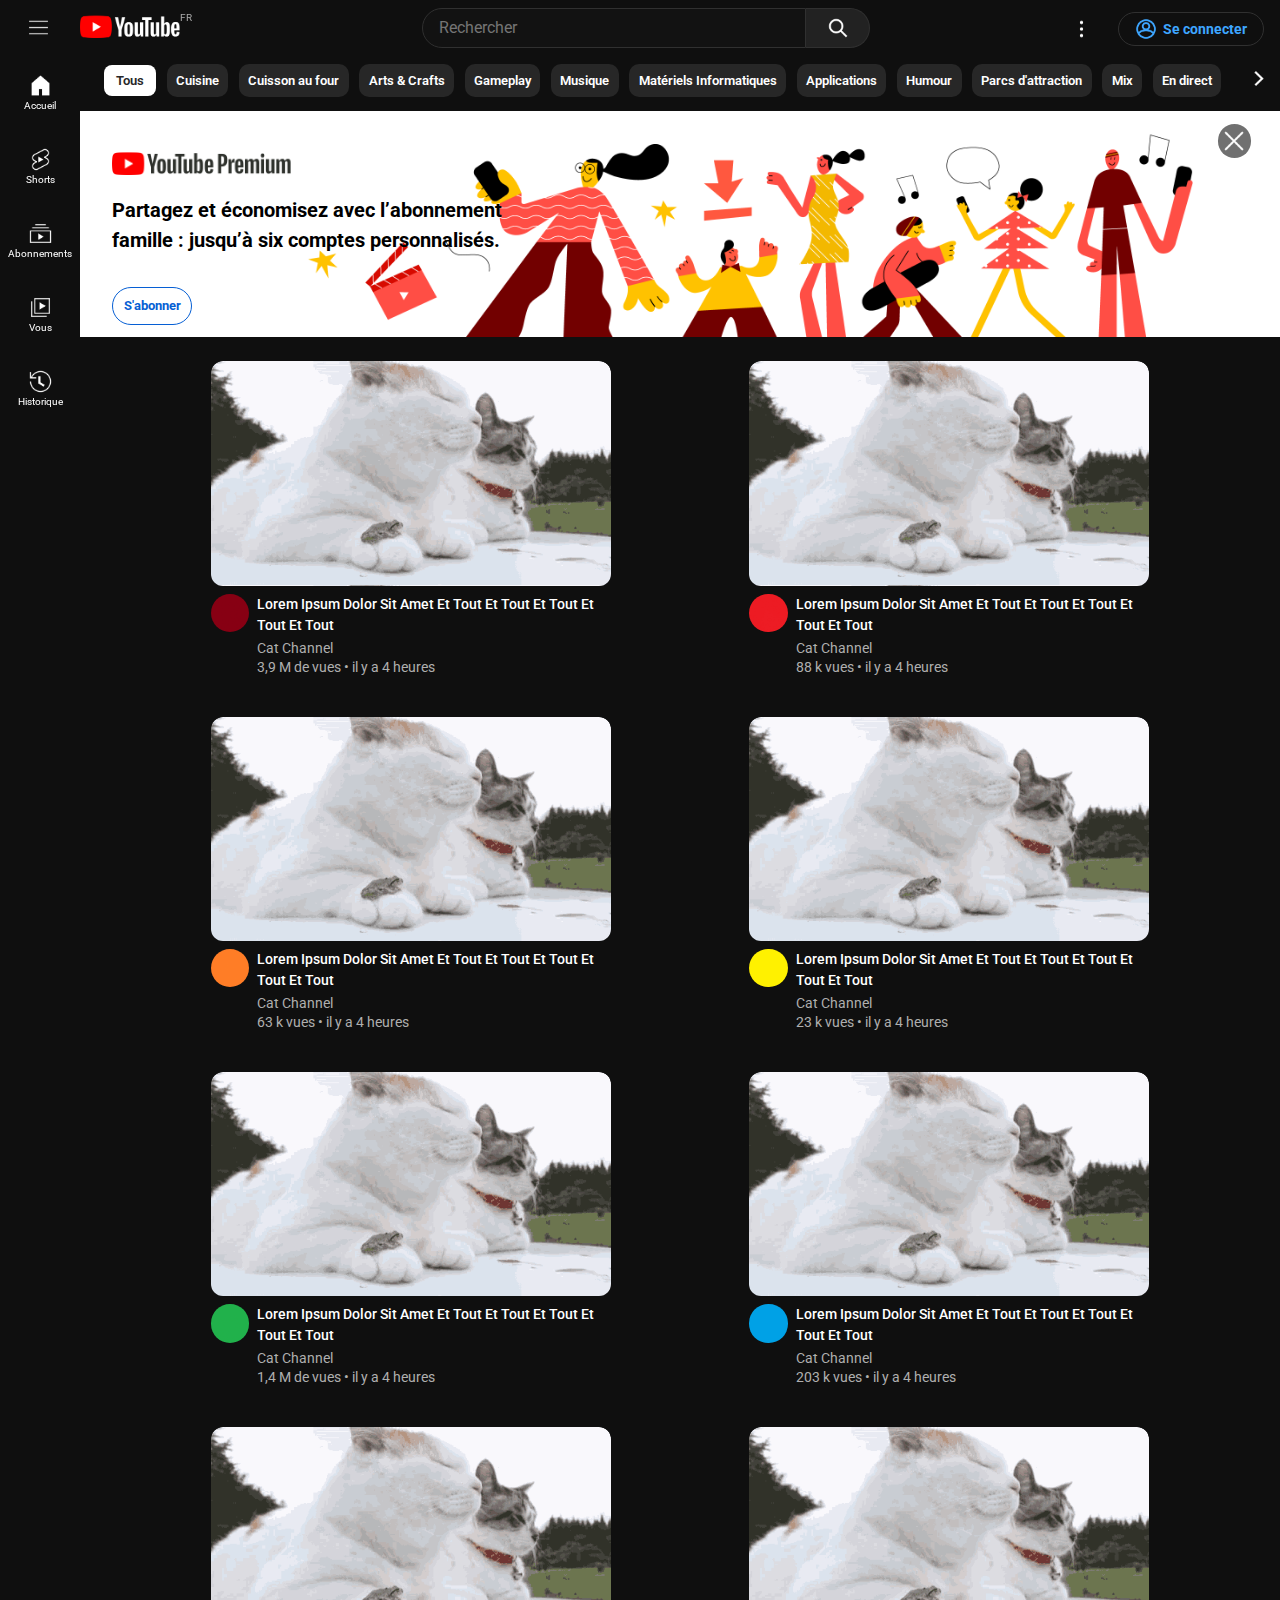
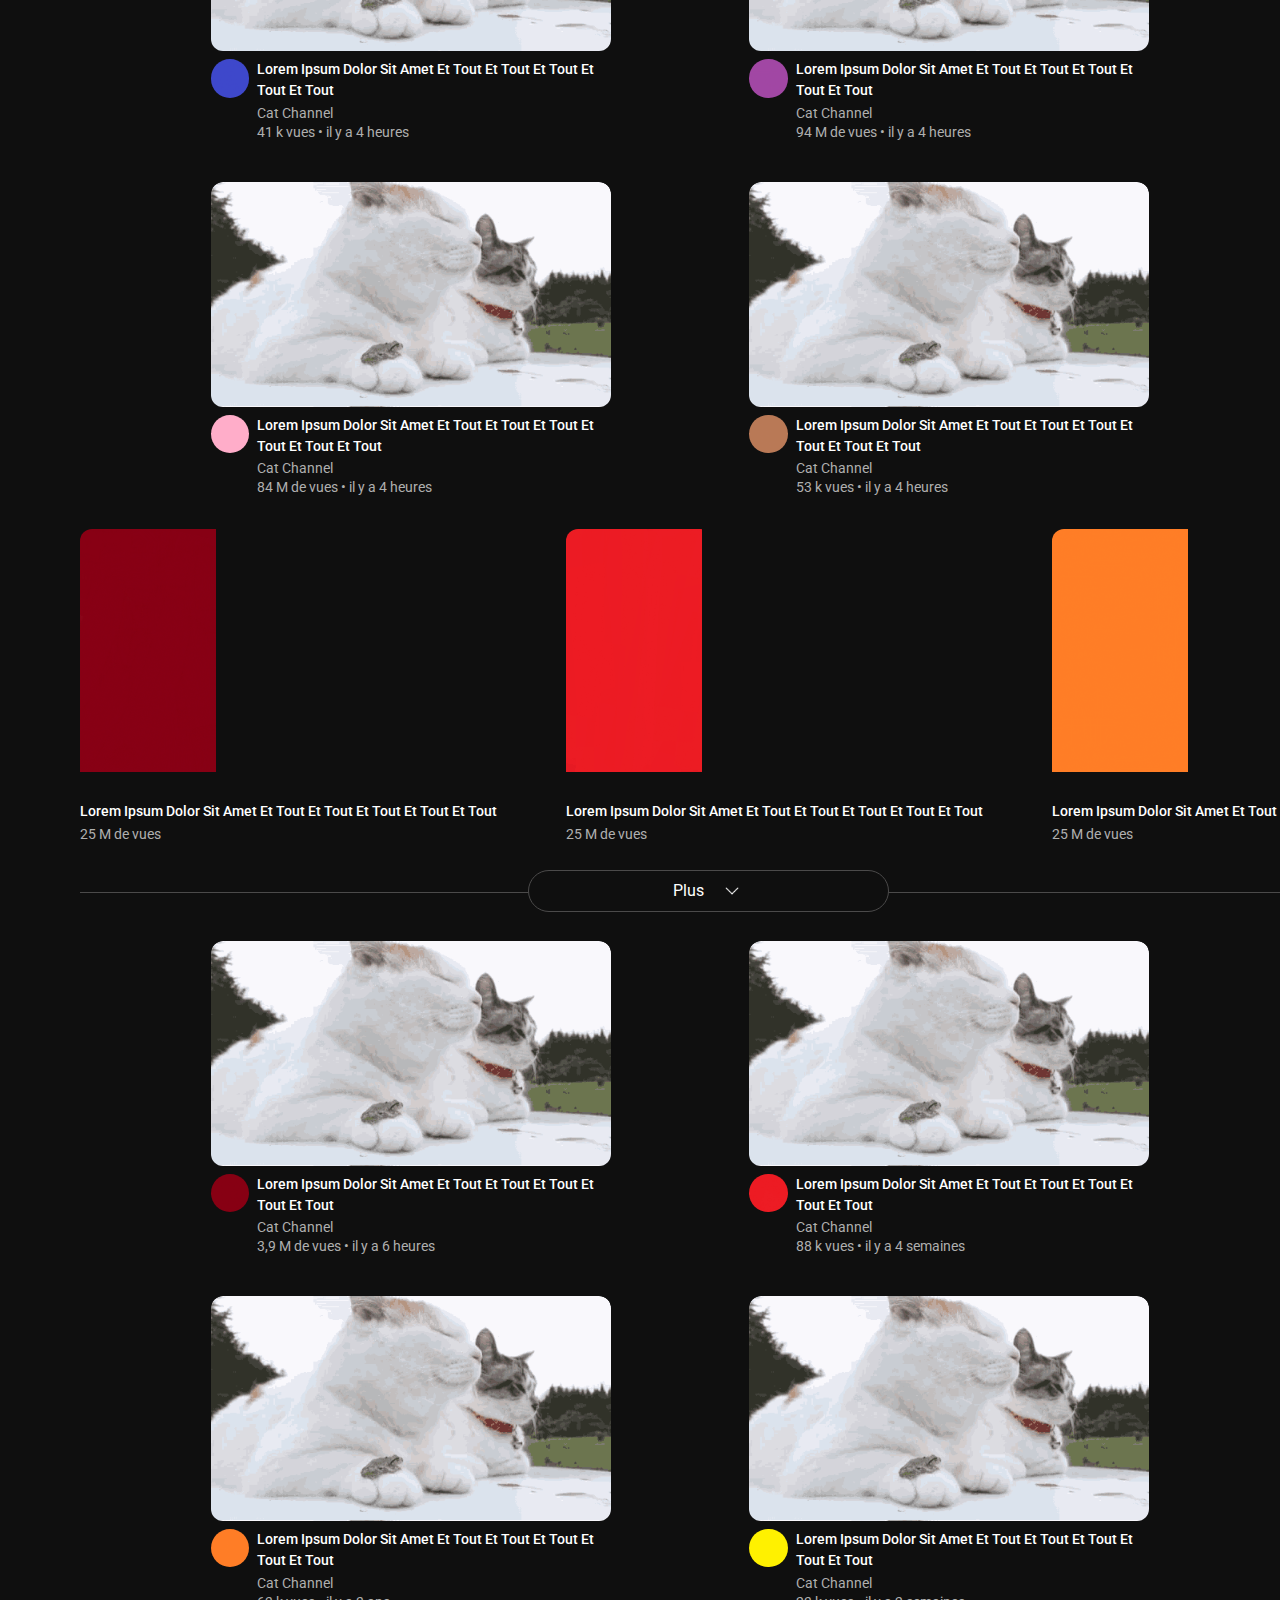
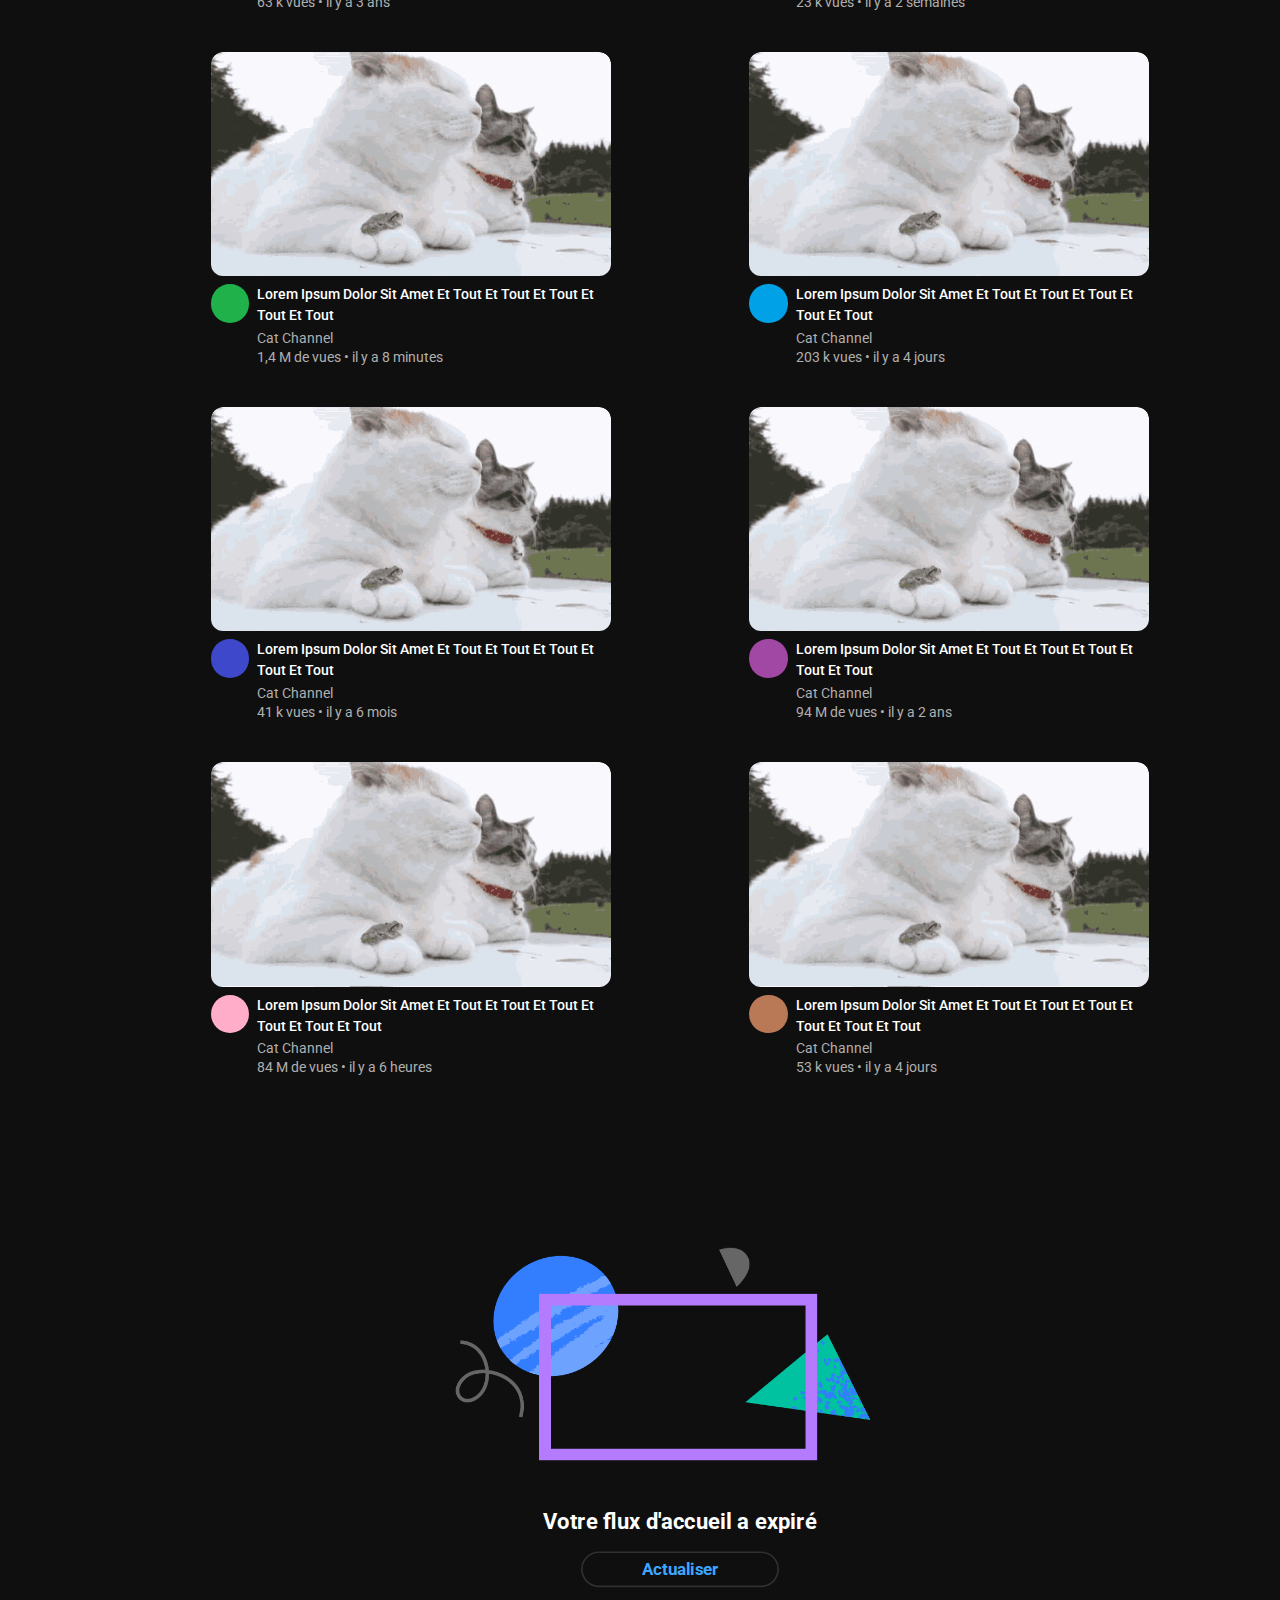
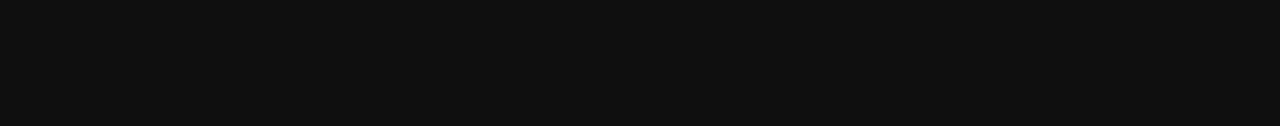
==== index.html @ d8b40e24 "Changes to be committed: 	modified:   index.html 	deleted:    other.html 	new file:   resources/main" ====
<!DOCTYPE html>
<html lang="fr">
<head>
    <meta charset="UTF-8">
    <meta name="viewport" content="width=device-width, initial-scale=1.0">
    <link type="text/css" rel="stylesheet" href="/styles.css">
    <script src="script.js"></script> 
    <link rel="shortcut icon" href="https://www.youtube.com/s/desktop/9cc6dbeb/img/favicon.ico" type="image/x-icon">
    <link rel="preconnect" href="https://fonts.googleapis.com">
    <link rel="preconnect" href="https://fonts.gstatic.com" crossorigin>
    <link href="https://fonts.googleapis.com/css2?family=Roboto&display=swap" rel="stylesheet">
    <link rel="preconnect" href="https://fonts.googleapis.com">
    <link rel="preconnect" href="https://fonts.gstatic.com" crossorigin>
    <link href="https://fonts.googleapis.com/css2?family=Roboto:wght@700&display=swap" rel="stylesheet">
    <link rel="preconnect" href="https://fonts.googleapis.com">
    <link rel="preconnect" href="https://fonts.gstatic.com" crossorigin>
    <link href="https://fonts.googleapis.com/css2?family=Roboto:wght@500&display=swap" rel="stylesheet">    
    <title>YouTube</title>
</head>
<body>
    <header>
        <div>
            <div>
                <h1 hidden>YouTube</h1>
            </div>
        </div>
        </div>
        <div class="headerSection headerSection3">
            <a id="kabobButton" href="#"><img class="miscImage filtered" src="/resources/header/kabob.png" alt="Bouton Paramètres supérieur"><p>Paramètres</p></a>
            <div class="loginWrapper">
                <a href="/navigation/login.html">
                    <div>
                        <img class="miscImage" src="/resources/header/login.png" alt="Bouton Se connecter">
                    </div>
                    <div>
                        <p> Se connecter</p>
                    </div>
                </a>
            </div>
        </div>
    </header>
    <main>
        <section id="sidebar">
            <div  class="fullTop">
                <div class="burgerButton">
                    <label class="burgerLabel" for="burger"><img class="burgerImage filtered" src="/resources/header/burger.png" alt="Menu Principal"></label>
                </div>
                <div class="headerSection headerSection1">
                    <a href="#"><h1><img class="logo" src="/resources/header/logo.png" alt="Accueil YouTube" title="Accueil YouTube"></h1></a>
                    <p>FR</p>
                </div>
                <form class="headerSection headerSection2" action="/navigation/login.html" method="GET">
                    <div>
                        <label for="search" hidden></label> <!-- Hiding the label for everyone but people with disabilities, otherwise using "aria-hidden" to hide it fully -->
                        <input class="searchBar" type="search" id="search" name="search" placeholder="Rechercher" required> <!--"Required" prompts the user to type something into the box if empty-->
                    </div>
                    <div class="searchButton">
                        <label for="image" hidden></label> 
                        <input type="image" id="image" name="image" src="/resources/header/search.png" alt="Rechercher"> <!--Using an image type instead of a submit type to add an image to my div-->
                        <p>Rechercher</p>
                    </div>
                </form>
            </div>
            <!-- I am loathe to separate my label from my input but my input needs to be in the same parent as fullSidebar and compactSidebar for the tilde selector to work. -->
            <input name="burger" id="burger" type="checkbox" hidden></input> <!--Hiding the checkbox that serves as a burger menu opening mechanism-->
            <div id="compactSidebar">
                <div class="compactButtonWrapper" active>
                    <a title="Accueil" href="#"><img class="compactImage" src="/resources/aside/home.png" alt="Bouton Accueil">
                        <p>Accueil</p>
                    </a>    
                </div>
                <div class="compactButtonWrapper">
                    <a title="Shorts" href="https://www.youtube.com/shorts/"><img class="compactImage filtered" src="/resources/aside/shorts.png" alt="Bouton Shorts">
                    <p>Shorts</p>
                </a>
                </div>
                <div class="compactButtonWrapper">
                    <a title="Abonnements" href="https://www.youtube.com/feed/subscriptions"><img class="compactImage filtered" src="/resources/aside/subscriptions.png" alt="Bouton Abonnements">
                        <p>Abonnements</p>
                    </a> 
                </div>
                <div class="compactButtonWrapper">
                    <a title="Vous" href="https://www.youtube.com/feed/you"><img class="compactImage filtered" src="/resources/aside/you.png" alt="Bouton Playlists">
                        <p>Vous</p>
                    </a>  
                </div>
                <div class="compactButtonWrapper">
                    <a title="Historique" href="https://www.youtube.com/feed/history"><img class="compactImage filtered" src="/resources/aside/history.png" alt="Bouton historique de lecture">
                        <p>Historique</p>
                    </a> 
                </div>
            </div>
            <div id="fullSidebar">      
                <div class="buttonTopList">
                    <div class="buttonWrapper" title="Accueil">
                        <a href="#"><img src="/resources/aside/home.png" alt="Bouton Accueil">
                            <p>Accueil</p>
                        </a>                        
                    </div>
                    <div class="buttonWrapper" title="Shorts">
                        <a href="https://www.youtube.com/shorts/"><img class="filtered" src="/resources/aside/shorts.png" alt="Bouton Shorts">
                            <p>Shorts</p>
                        </a>  
                    </div>
                    <div class="buttonWrapper" title="Abonnements">
                        <a href="https://www.youtube.com/feed/subscriptions"><img class="filtered" src="/resources/aside/subscriptions.png" alt="Bouton Abonnements">
                            <p>Abonnements</p>
                        </a>  
                    </div>
                </div>
                <div class="buttonList">
                    <div class="buttonWrapper" title="Vous">
                        <a href="https://www.youtube.com/feed/you"><img class="filtered" src="/resources/aside/you.png" alt="Bouton Playlists">
                            <p>Vous</p>
                        </a>  
                    </div>
                    <div class="buttonWrapper" title="Historique">
                        <a href="https://www.youtube.com/feed/history"><img class="filtered" src="/resources/aside/history.png" alt="Bouton historique de lecture">
                            <p>Historique</p>
                        </a>  
                    </div>
                </div>
                <div class="loginSectionWrapper">
                    <div class="loginBlurb">
                        <p>Connectez-vous à YouTube pour cliquer sur "J'aime", ajouter un commentaire et vous abonner.</p>
                    </div>
                    <div class="loginWrapper">
                        <a href="/navigation/login.html">
                            <div>
                                <img class="miscImage" src="/resources/header/login.png" alt="Bouton Se connecter">
                            </div>
                            <div>
                                <p> Se connecter</p>
                            </div>
                        </a>
                    </div>
                </div>
                <div class="buttonList">
                    <h2>Explorer</h2>
                    <div class="buttonWrapper" title="Tendances">
                        <a href="https://www.youtube.com/feed/trending"><img class="filtered" src="/resources/aside/explore/trending.png" alt="Bouton Tendances">
                            <p>Tendances</p>
                        </a>  
                    </div>
                    <div class="buttonWrapper" title="Musique">
                        <a href="https://www.youtube.com/channel/UC-9-kyTW8ZkZNDHQJ6FgpwQ"><img class="filtered" src="/resources/aside/explore/music.png" alt="Bouton Musique">
                            <p>Musique</p>
                        </a>  
                    </div>
                    <div class="buttonWrapper" title="Films et séries TV">
                        <a href="https://www.youtube.com/feed/storefront?bp=ogUCKAI%3D"><img class="filtered" src="/resources/aside/explore/movies.png" alt="Bouton Films et séries TV">
                            <p>Films et séries TV</p>
                        </a>  
                    </div>
                    <div class="buttonWrapper" title="Direct">
                        <a href="https://www.youtube.com/channel/UC4R8DWoMoI7CAwX8_LjQHig"><img class="filtered" src="/resources/aside/explore/live.png" alt="Bouton Direct">
                            <p>Direct</p>
                        </a>  
                    </div>
                    <div class="buttonWrapper" title="Jeux vidéo">
                        <a href="https://www.youtube.com/gaming"><img class="filtered" src="/resources/aside/explore/gaming.png" alt="Bouton Jeux vidéo">
                            <p>Jeux vidéo</p>
                        </a>  
                    </div>
                    <div class="buttonWrapper" title="Actualités">
                        <a href="https://www.youtube.com/channel/UCYfdidRxbB8Qhf0Nx7ioOYw"><img class="filtered" src="/resources/aside/explore/news.png" alt="Bouton Actualités">
                            <p>Actualités</p>
                        </a>  
                    </div>
                    <div class="buttonWrapper" title="Sport">
                        <a href="https://www.youtube.com/channel/UCEgdi0XIXXZ-qJOFPf4JSKw"><img class="filtered" src="/resources/aside/explore/sports.png" alt="Bouton Sports">
                            <p>Sports</p>
                        </a>  
                    </div>
                    <div class="buttonWrapper" title="Savoirs & Cultures">
                        <a href="https://www.youtube.com/channel/UCtFRv9O2AHqOZjjynzrv-xg"><img class="filtered" src="/resources/aside/explore/learning.png" alt="Bouton Savoir et Cultures">
                            <p>Savoir et Cultures</p>
                        </a>  
                    </div>
                    <div class="buttonWrapper" title="Mode et beauté">
                        <a href="https://www.youtube.com/channel/UCrpQ4p1Ql_hG8rKXIKM1MOQ"><img class="filtered" src="/resources/aside/explore/fashion.png" alt="Bouton Mode et beauté">
                            <p>Mode et beauté</p>
                        </a>  
                    </div>
                    <div class="buttonWrapper" title="Podcasts">
                        <a href="https://www.youtube.com/podcasts"><img class="filtered" src="/resources/aside/explore/podcasts.png" alt="Bouton Podcasts">
                            <p>Podcasts</p>
                        </a>  
                    </div>
                </div>
                <div class="buttonList">
                    <div class="buttonWrapper" title="Chaînes">
                        <a href="https://www.youtube.com/feed/guide_builder"><img class="filtered" src="/resources/aside/explore/browse.png" alt="Bouton Chaînes">
                            <p>Chaînes</p>
                        </a>
                    </div>
                </div>
                <div class="buttonList">
                    <h2>Autres contenus YouTube</h2>
                    <div class="buttonWrapper" title="YouTube Premium">
                        <a href="https://www.youtube.com/premium"><img src="/resources/aside/explore/youtubePremium.png" alt="Bouton YouTube Premium">
                            <p>YouTube Premium</p>
                        </a>  
                    </div>
                    <div class="buttonWrapper" title="YouTube Music">
                        <a href="https://music.youtube.com/"><img src="/resources/aside/explore/premiumMusic.png" alt="Bouton YouTube Music">
                            <p>YouTube Music</p>
                        </a>  
                    </div>
                    <div class="buttonWrapper" title="YouTube Kids">
                        <a href="https://www.youtubekids.com/?source=youtube_web"><img src="/resources/aside/explore/youtubeKids.png" alt="Bouton YouTube Kids">
                            <p>YouTube Kids</p>
                        </a>  
                    </div>
                </div>
                <div class="buttonList">
                    <div class="buttonWrapper" title="Paramètres">
                        <a href="https://www.youtube.com/account"><img class="filtered" src="/resources/aside/explore/settings.png" alt="Bouton Paramètres">
                            <p>Paramètres</p>
                        </a>
                    </div>
                    <div class="buttonWrapper" title="Historique des signalements">
                        <a href="https://www.youtube.com/reporthistory"><img class="filtered" src="/resources/aside/explore/report.png" alt="Historique des signalements">
                            <p>Historique des signalements</p>
                        </a>
                    </div>
                    <div class="buttonWrapper" title="Aide">
                        <a href="#"><img class="filtered" src="/resources/aside/explore/help.png" alt="Bouton Aide">
                        <p>Aide</p>
                        </a>
                    </div>
                    <div class="buttonWrapper" title="Envoyer des commentaires">
                        <a href="#"><img class="filtered" src="/resources/aside/explore/feedback.png" alt="Bouton Envoyer des commentaires">
                            <p>Envoyer des commentaires</p>
                        </a>
                    </div>
                </div>
                <div class="buttonList">
                    <div class="footerSection1">
                    <a href="#">Présentation&emsp;Presse <br> Droits d'auteur&emsp;Nous contacter <br> Créateurs&emsp;Publicité <br> Développeurs</a> 
                    </div>
                    <div class="footerSection2">
                        <a href="#">Conditions d'utilisation</a>
                        <a href="#">Confidentialité</a> 
                        <a href="#">Règles et sécurité</a> 
                        <a href="#">Premiers pas sur YouTube</a> 
                        <a href="#">Tester de nouvelles fonctionnalités</a> 
                    </div>
                    <div class="footerSection3">
                        <p>© 2023 Google LLC</p>
                    </div>
                </div>
            </div>
            <div class="blackVeil">
            </div>
        </section>
        
        <section id="mainContent">
            <div class="carousel">
                <div class="tagList">
                    <button class="tagButton1">
                        <a href="#">Tous</a>               
                    </button>
                    <button class="tagButton">
                        <a href="#">Cuisine</a>               
                    </button>
                    <button class="tagButton">
                        <a href="#">Cuisson au four</a>               
                    </button>
                    <button class="tagButton">
                        <a href="#">Arts & Crafts</a>               
                    </button>
                    <button class="tagButton">
                        <a href="#">Gameplay</a>               
                    </button>
                    <button class="tagButton">
                        <a href="#">Musique</a>
                    </button>
                    <button class="tagButton">
                        <a href="#">Matériels Informatiques</a>
                    </button>
                    <button class="tagButton">
                        <a href="#">Applications</a>
                    </button>
                    <button class="tagButton">
                        <a href="#">Humour</a>
                    </button>
                    <button class="tagButton">
                        <a href="#">Parcs d'attraction</a>
                    </button>
                    <button class="tagButton">
                        <a href="#">Mix</a>
                    </button>
                    <button class="tagButton">
                        <a href="#">En direct</a>
                    </button>
                    <button class="tagButton">
                        <a href="#">Animation</a>
                    </button>
                    <button class="tagButton">
                        <a href="#">Jeux de rôle</a>
                    </button>
                    <button class="tagButton">
                        <a href="#">Vidéos mises en ligne récemment</a>
                    </button>
                    <button class="tagButton">
                        <a href="#">Regardées</a>
                    </button>
                    <button class="tagButton" id="tagButton16">
                        <a href="#">Nouveautés</a>
                    </button>
                </div>
                <div class="rightArrowButton">
                    <a href="#tagButton16"><img class="miscImage" src="/resources/main/rightArrow.png" alt="Flêche Suivant"></a>
                    <p>Suivant</p>
                </div>
            </div>
            <div>
                <input name="close" id="close" type="checkbox" hidden></input>          <!-- Once again, separating the label from the input as the input needs to be a sibling of the div it interacts with, and the label visually cannot be here.-->
                <div id="bannerClosingOpportunity">
                    <div class="belowBanner">
                        <img class="bannerBackground" src="/resources/ad/adBanner.png" alt="Dessin bariolé de motifs rouges et jaunes, de pois et rayures, et de personnes dansant au rythme de la musique qu'ils écoutent.">
                        <div class="closeButton">
                            <label for="close"><img class="closeImage" src="/resources/ad/cross.png" alt="Bouton Fermer"></label>
                        </div>
                    </div>
                    <div class="aboveBanner">
                        <div>
                            <img class="premiumLogo" src="/resources/ad/premium.png" alt="Logo de YouTube Premium">
                        </div>
                        <div>
                            <p>Partagez et économisez avec l’abonnement famille : jusqu’à six comptes personnalisés.</p>
                        </div>
                        <div class="subscribeWrapper">
                            <a href="https://www.youtube.com/premium/family?ybp=IgoIBBIGZmFtaWx5KhRkaHAtYWNxLWMtQXVnMjBGUHNvaDocCAYYASoWChRkaHAtYWNxLWMtQXVnMjBGUHNvaDoCCAg%253D">
                                <div>
                                    <p> S'abonner</p>
                                </div>
                            </a>
                        </div>
                    </div>
                </div>
            </div>
            <div class="gridContainer">
                <div class="gridItem gridItem1">
                    <div class="thumbnail">
                        <!-- <img src="/resources/main/videoThumbnail.png" alt="Video thumbnail" /> -->
                    </div>
                    <div class="videoDetails">
                        <div>
                            <img class="channelPicture" src="/resources/main/channel1.png" alt="Channel Picture">
                        </div>
                        <div>
                            <p class="videoTitle">Lorem Ipsum Dolor Sit Amet Et Tout Et Tout Et Tout Et Tout Et Tout</p>
                            <p class="channelName">Cat Channel</p>
                            <p class="channelName">3,9 M de vues • il y a 4 heures</p>
                        </div>    
                    </div>
                </div>
                <div class="gridItem gridItem2">
                    <div class="thumbnail">
                        <!-- <img src="/resources/main/videoThumbnail.png" alt="Video thumbnail" /> -->
                    </div>
                    <div class="videoDetails">
                        <div>
                            <img class="channelPicture" src="/resources/main/channel2.png" alt="Channel Picture">
                        </div>
                        <div>
                            <p class="videoTitle">Lorem Ipsum Dolor Sit Amet Et Tout Et Tout Et Tout Et Tout Et Tout</p>
                            <p class="channelName">Cat Channel</p>
                            <p class="channelName">88 k vues • il y a 4 heures</p>
                        </div>    
                    </div>
                </div>
                <div class="gridItem gridItem3">
                    <div class="thumbnail">
                        <!-- <img src="/resources/main/videoThumbnail.png" alt="Video thumbnail" /> -->
                    </div>
                    <div class="videoDetails">
                        <div>
                            <img class="channelPicture" src="/resources/main/channel3.png" alt="Channel Picture">
                        </div>
                        <div>
                            <p class="videoTitle">Lorem Ipsum Dolor Sit Amet Et Tout Et Tout Et Tout Et Tout Et Tout</p>
                            <p class="channelName">Cat Channel</p>
                            <p class="channelName">63 k vues • il y a 4 heures</p>
                        </div>    
                    </div>
                </div>
                <div class="gridItem gridItem4">
                    <div class="thumbnail">
                        <!-- <img src="/resources/main/videoThumbnail.png" alt="Video thumbnail" /> -->
                    </div>
                    <div class="videoDetails">
                        <div>
                            <img class="channelPicture" src="/resources/main/channel4.png" alt="Channel Picture">
                        </div>
                        <div>
                            <p class="videoTitle">Lorem Ipsum Dolor Sit Amet Et Tout Et Tout Et Tout Et Tout Et Tout</p>
                            <p class="channelName">Cat Channel</p>
                            <p class="channelName">23 k vues • il y a 4 heures</p>
                        </div>    
                    </div>
                </div>
                <div class="gridItem gridItem5">
                    <div class="thumbnail">
                        <!-- <img src="/resources/main/videoThumbnail.png" alt="Video thumbnail" /> -->
                    </div>
                    <div class="videoDetails">
                        <div>
                            <img class="channelPicture" src="/resources/main/channel5.png" alt="Channel Picture">
                        </div>
                        <div>
                            <p class="videoTitle">Lorem Ipsum Dolor Sit Amet Et Tout Et Tout Et Tout Et Tout Et Tout</p>
                            <p class="channelName">Cat Channel</p>
                            <p class="channelName">1,4 M de vues • il y a 4 heures</p>
                        </div>    
                    </div>
                </div>
                <div class="gridItem gridItem6">
                    <div class="thumbnail">
                        <!-- <img src="/resources/main/videoThumbnail.png" alt="Video thumbnail" /> -->
                    </div>
                    <div class="videoDetails">
                        <div>
                            <img class="channelPicture" src="/resources/main/channel6.png" alt="Channel Picture">
                        </div>
                        <div>
                            <p class="videoTitle">Lorem Ipsum Dolor Sit Amet Et Tout Et Tout Et Tout Et Tout Et Tout</p>
                            <p class="channelName">Cat Channel</p>
                            <p class="channelName">203 k vues • il y a 4 heures</p>
                        </div>    
                    </div>
                </div>
                <div class="gridItem gridItem7">
                    <div class="thumbnail">
                        <!-- <img src="/resources/main/videoThumbnail.png" alt="Video thumbnail" /> -->
                    </div>
                    <div class="videoDetails">
                        <div>
                            <img class="channelPicture" src="/resources/main/channel7.png" alt="Channel Picture">
                        </div>
                        <div>
                            <p class="videoTitle">Lorem Ipsum Dolor Sit Amet Et Tout Et Tout Et Tout Et Tout Et Tout</p>
                            <p class="channelName">Cat Channel</p>
                            <p class="channelName">41 k vues • il y a 4 heures</p>
                        </div>    
                    </div>
                </div>
                <div class="gridItem gridItem8">
                    <div class="thumbnail">
                        <!-- <img src="/resources/main/videoThumbnail.png" alt="Video thumbnail" /> -->
                    </div>
                    <div class="videoDetails">
                        <div>
                            <img class="channelPicture" src="/resources/main/channel8.png" alt="Channel Picture">
                        </div>
                        <div>
                            <p class="videoTitle">Lorem Ipsum Dolor Sit Amet Et Tout Et Tout Et Tout Et Tout Et Tout</p>
                            <p class="channelName">Cat Channel</p>
                            <p class="channelName">94 M de vues • il y a 4 heures</p>
                        </div>    
                    </div>
                </div>
                <div class="gridItem gridItem9">
                    <div class="thumbnail">
                        <!-- <img src="/resources/main/videoThumbnail.png" alt="Video thumbnail" /> -->
                    </div>
                    <div class="videoDetails">
                        <div>
                            <img class="channelPicture" src="/resources/main/channel9.png" alt="Channel Picture">
                        </div>
                        <div>
                            <p class="videoTitle">Lorem Ipsum Dolor Sit Amet Et Tout Et Tout Et Tout Et Tout Et Tout Et Tout</p>
                            <p class="channelName">Cat Channel</p>
                            <p class="channelName">84 M de vues • il y a 4 heures</p>
                        </div>    
                    </div>
                </div>
                <div class="gridItem gridItem10">
                    <div class="thumbnail">
                        <!-- <img src="/resources/main/videoThumbnail.png" alt="Video thumbnail" /> -->
                    </div>
                    <div class="videoDetails">
                        <div>
                            <img class="channelPicture" src="/resources/main/channel10.png" alt="Channel Picture">
                        </div>
                        <div>
                            <p class="videoTitle">Lorem Ipsum Dolor Sit Amet Et Tout Et Tout Et Tout Et Tout Et Tout Et Tout</p>
                            <p class="channelName">Cat Channel</p>
                            <p class="channelName">53 k vues • il y a 4 heures</p>
                        </div>    
                    </div>
                </div>
            </div>
            <!-- Using flex-wrap, I find I get better results by having an even number of tiles.-->
            <div class="shortsContainer">
                <div class="shorstsItem shortsItem1">
                    <div class="shortsThumbnail">
                        <img src="/resources/main/shorts1.png" alt="Shorts thumbnail" />
                    </div>
                    <div class="videoDetails">
                        <div>
                            <p class="videoTitle">Lorem Ipsum Dolor Sit Amet Et Tout Et Tout Et Tout Et Tout Et Tout</p>
                            <p class="channelName">25 M de vues</p>
                        </div>    
                    </div>
                </div>
                <div class="shorstsItem shortsItem1">
                    <div class="shortsThumbnail">
                        <img src="/resources/main/shorts2.png" alt="Shorts thumbnail" />
                    </div>
                    <div class="videoDetails">
                        <div>
                            <p class="videoTitle">Lorem Ipsum Dolor Sit Amet Et Tout Et Tout Et Tout Et Tout Et Tout</p>
                            <p class="channelName">25 M de vues</p>
                        </div>    
                    </div>
                </div>
                <div class="shorstsItem shortsItem1">
                    <div class="shortsThumbnail">
                        <img src="/resources/main/shorts3.png" alt="Shorts thumbnail" />
                    </div>
                    <div class="videoDetails">
                        <div>
                            <p class="videoTitle">Lorem Ipsum Dolor Sit Amet Et Tout Et Tout Et Tout Et Tout Et Tout</p>
                            <p class="channelName">25 M de vues</p>
                        </div>    
                    </div>
                </div>
                <div class="shorstsItem shortsItem1">
                    <div class="shortsThumbnail">
                        <img src="/resources/main/shorts4.png" alt="Shorts thumbnail" />
                    </div>
                    <div class="videoDetails">
                        <div>
                            <p class="videoTitle">Lorem Ipsum Dolor Sit Amet Et Tout Et Tout Et Tout Et Tout Et Tout</p>
                            <p class="channelName">25 M de vues</p>
                        </div>    
                    </div>
                </div>
                <div class="shorstsItem shortsItem1">
                    <div class="shortsThumbnail">
                        <img src="/resources/main/shorts5.png" alt="Shorts thumbnail" />
                    </div>
                    <div class="videoDetails">
                        <div>
                            <p class="videoTitle">Lorem Ipsum Dolor Sit Amet Et Tout Et Tout Et Tout Et Tout Et Tout</p>
                            <p class="channelName">25 M de vues</p>
                        </div>    
                    </div>
                </div>
                <div class="shorstsItem shortsItem1">
                    <div class="shortsThumbnail">
                        <img src="/resources/main/shorts6.png" alt="Shorts thumbnail" />
                    </div>
                    <div class="videoDetails">
                        <div>
                            <p class="videoTitle">Lorem Ipsum Dolor Sit Amet Et Tout Et Tout Et Tout Et Tout Et Tout</p>
                            <p class="channelName">25 M de vues</p>
                        </div>    
                    </div>
                </div>
                <div class="shorstsItem shortsItem1">
                    <div class="shortsThumbnail">
                        <img src="/resources/main/shorts7.png" alt="Shorts thumbnail" />
                    </div>
                    <div class="videoDetails">
                        <div>
                            <p class="videoTitle">Lorem Ipsum Dolor Sit Amet Et Tout Et Tout Et Tout Et Tout Et Tout</p>
                            <p class="channelName">25 M de vues</p>
                        </div>    
                    </div>
                </div>
                <div class="shorstsItem shortsItem1">
                    <div class="shortsThumbnail">
                        <img src="/resources/main/shorts8.png" alt="Shorts thumbnail" />
                    </div>
                    <div class="videoDetails">
                        <div>
                            <p class="videoTitle">Lorem Ipsum Dolor Sit Amet Et Tout Et Tout Et Tout Et Tout Et Tout</p>
                            <p class="channelName">25 M de vues</p>
                        </div>    
                    </div>
                </div>
                <div class="shorstsItem shortsItem1">
                    <div class="shortsThumbnail">
                        <img src="/resources/main/shorts9.png" alt="Shorts thumbnail" />
                    </div>
                    <div class="videoDetails">
                        <div>
                            <p class="videoTitle">Lorem Ipsum Dolor Sit Amet Et Tout Et Tout Et Tout Et Tout Et Tout</p>
                            <p class="channelName">25 M de vues</p>
                        </div>    
                    </div>
                </div>
            </div>
            <div class="separator">
                <a href="#">
                    <div class="strikethroughTop"></div>                <!-- Creating two boxes so one can have a bottom-border that will strike through the separatorButton -->
                    <div class="strikethroughBottom"></div>
                    <div class="separatorButton">
                        <p>Plus&emsp;</p>
                        <img src="/resources/main/downArrow.png" alt="Flêche inférieure">
                    </div>
                </a>
            </div>
            </div>
            <div class="gridContainer">
                <div class="gridItem gridItem1">
                    <div class="thumbnail">
                        <!-- <img src="/resources/main/videoThumbnail.png" alt="Video thumbnail" /> -->
                    </div>
                    <div class="videoDetails">
                        <div>
                            <img class="channelPicture" src="/resources/main/channel1.png" alt="Channel Picture">
                        </div>
                        <div>
                            <p class="videoTitle">Lorem Ipsum Dolor Sit Amet Et Tout Et Tout Et Tout Et Tout Et Tout</p>
                            <p class="channelName">Cat Channel</p>
                            <p class="channelName">3,9 M de vues • il y a 6 heures</p>
                        </div>    
                    </div>
                </div>
                <div class="gridItem gridItem2">
                    <div class="thumbnail">
                        <!-- <img src="/resources/main/videoThumbnail.png" alt="Video thumbnail" /> -->
                    </div>
                    <div class="videoDetails">
                        <div>
                            <img class="channelPicture" src="/resources/main/channel2.png" alt="Channel Picture">
                        </div>
                        <div>
                            <p class="videoTitle">Lorem Ipsum Dolor Sit Amet Et Tout Et Tout Et Tout Et Tout Et Tout</p>
                            <p class="channelName">Cat Channel</p>
                            <p class="channelName">88 k vues • il y a 4 semaines</p>
                        </div>    
                    </div>
                </div>
                <div class="gridItem gridItem3">
                    <div class="thumbnail">
                        <!-- <img src="/resources/main/videoThumbnail.png" alt="Video thumbnail" /> -->
                    </div>
                    <div class="videoDetails">
                        <div>
                            <img class="channelPicture" src="/resources/main/channel3.png" alt="Channel Picture">
                        </div>
                        <div>
                            <p class="videoTitle">Lorem Ipsum Dolor Sit Amet Et Tout Et Tout Et Tout Et Tout Et Tout</p>
                            <p class="channelName">Cat Channel</p>
                            <p class="channelName">63 k vues • il y a 3 ans</p>
                        </div>    
                    </div>
                </div>
                <div class="gridItem gridItem4">
                    <div class="thumbnail">
                        <!-- <img src="/resources/main/videoThumbnail.png" alt="Video thumbnail" /> -->
                    </div>
                    <div class="videoDetails">
                        <div>
                            <img class="channelPicture" src="/resources/main/channel4.png" alt="Channel Picture">
                        </div>
                        <div>
                            <p class="videoTitle">Lorem Ipsum Dolor Sit Amet Et Tout Et Tout Et Tout Et Tout Et Tout</p>
                            <p class="channelName">Cat Channel</p>
                            <p class="channelName">23 k vues • il y a 2 semaines</p>
                        </div>    
                    </div>
                </div>
                <div class="gridItem gridItem5">
                    <div class="thumbnail">
                        <!-- <img src="/resources/main/videoThumbnail.png" alt="Video thumbnail" /> -->
                    </div>
                    <div class="videoDetails">
                        <div>
                            <img class="channelPicture" src="/resources/main/channel5.png" alt="Channel Picture">
                        </div>
                        <div>
                            <p class="videoTitle">Lorem Ipsum Dolor Sit Amet Et Tout Et Tout Et Tout Et Tout Et Tout</p>
                            <p class="channelName">Cat Channel</p>
                            <p class="channelName">1,4 M de vues • il y a 8 minutes</p>
                        </div>    
                    </div>
                </div>
                <div class="gridItem gridItem6">
                    <div class="thumbnail">
                        <!-- <img src="/resources/main/videoThumbnail.png" alt="Video thumbnail" /> -->
                    </div>
                    <div class="videoDetails">
                        <div>
                            <img class="channelPicture" src="/resources/main/channel6.png" alt="Channel Picture">
                        </div>
                        <div>
                            <p class="videoTitle">Lorem Ipsum Dolor Sit Amet Et Tout Et Tout Et Tout Et Tout Et Tout</p>
                            <p class="channelName">Cat Channel</p>
                            <p class="channelName">203 k vues • il y a 4 jours </p>
                        </div>    
                    </div>
                </div>
                <div class="gridItem gridItem7">
                    <div class="thumbnail">
                        <!-- <img src="/resources/main/videoThumbnail.png" alt="Video thumbnail" /> -->
                    </div>
                    <div class="videoDetails">
                        <div>
                            <img class="channelPicture" src="/resources/main/channel7.png" alt="Channel Picture">
                        </div>
                        <div>
                            <p class="videoTitle">Lorem Ipsum Dolor Sit Amet Et Tout Et Tout Et Tout Et Tout Et Tout</p>
                            <p class="channelName">Cat Channel</p>
                            <p class="channelName">41 k vues • il y a 6 mois</p>
                        </div>    
                    </div>
                </div>
                <div class="gridItem gridItem8">
                    <div class="thumbnail">
                        <!-- <img src="/resources/main/videoThumbnail.png" alt="Video thumbnail" /> -->
                    </div>
                    <div class="videoDetails">
                        <div>
                            <img class="channelPicture" src="/resources/main/channel8.png" alt="Channel Picture">
                        </div>
                        <div>
                            <p class="videoTitle">Lorem Ipsum Dolor Sit Amet Et Tout Et Tout Et Tout Et Tout Et Tout</p>
                            <p class="channelName">Cat Channel</p>
                            <p class="channelName">94 M de vues • il y a 2 ans</p>
                        </div>    
                    </div>
                </div>
                <div class="gridItem gridItem9">
                    <div class="thumbnail">
                        <!-- <img src="/resources/main/videoThumbnail.png" alt="Video thumbnail" /> -->
                    </div>
                    <div class="videoDetails">
                        <div>
                            <img class="channelPicture" src="/resources/main/channel9.png" alt="Channel Picture">
                        </div>
                        <div>
                            <p class="videoTitle">Lorem Ipsum Dolor Sit Amet Et Tout Et Tout Et Tout Et Tout Et Tout Et Tout</p>
                            <p class="channelName">Cat Channel</p>
                            <p class="channelName">84 M de vues • il y a 6 heures</p>
                        </div>    
                    </div>
                </div>
                <div class="gridItem gridItem10">
                    <div class="thumbnail">
                        <!-- <img src="/resources/main/videoThumbnail.png" alt="Video thumbnail" /> -->
                    </div>
                    <div class="videoDetails">
                        <div>
                            <img class="channelPicture" src="/resources/main/channel10.png" alt="Channel Picture">
                        </div>
                        <div>
                            <p class="videoTitle">Lorem Ipsum Dolor Sit Amet Et Tout Et Tout Et Tout Et Tout Et Tout Et Tout</p>
                            <p class="channelName">Cat Channel</p>
                            <p class="channelName">53 k vues • il y a 4 jours</p>
                        </div>    
                    </div>
                </div>
            </div>
            <div class="contentBottom">
                <div>
                    <img src="/resources/main/unavailable.png" alt="Dessin d'un écran vide de contenu">
                </div>
                <div>
                    <p>Votre flux d'accueil a expiré</p>
                </div>
                <div>
                    <button class="refreshButton" type="submit" onClick="refreshPage()">Actualiser</button>
                </div>
            </div>
        <section>
    </main>
</body>
</html>
---- styles.css ----
/* ******************************** UNIVERSAL MODIFICATIONS *************************************** */

*{
    color: white;
    font-family: 'Roboto', sans-serif;
    box-sizing: border-box;             /* Adapting content to viewport borders */
    margin: 0;                          /* Always always always add this parameter to the universal selector in order not to see margins around the body and header by default. */
    height: auto;

    scroll-behavior: smooth;            /* This makes clicking anchors (such as back to top) smoother-looking */
}

a:link {
    text-decoration: none;              /* Saying goodbye forever to that pesky link underline */
}

body {
    background-color: #0f0f0f ;
    width: 100%;
}

main {
    display: flex;                      /* To push the main next to the aside. */
}

h2 {
    font-size : 14px;

    margin: 0;
    padding : 0;

    padding-left: 0.6em;
    margin-bottom: 0.5em;
}

/* **************************************** SIDEBAR ********************************************** */
/* **************************************** SIDEBAR ********************************************** */

.burgerLabel {
    border: hidden;
    border-radius: 50%;
    padding: 3%;
}

/* *************************************** FULL SIDEBAR **************************************** */

.burgerButton {
    border: 1px solid #ffffff2a hidden;
    border-radius:50%;
    padding: 1em;
}

.burgerButton:hover  {
    background-color:rgba(255, 255, 255, 0.089);
}

.burgerButton:active  {
    transition: 0.3s ease-in-out;    /* Replicating that light border blink on click */
    outline: solid rgba(255, 255, 255, 0.344) 1px;
}

.fullTop {
    display: flex;
    flex-direction: row;

    align-items: center;
    justify-content: space-between;

    margin:0.5em 1.5em 0 1.5em;
}

#fullSidebar {
    display: block;
    position: absolute;           /* Positioning the full bar on top of the compact one, just in case the compact one doesn't disappear */
    z-index: 20;
    top: 5.7em;
    left:0;

    width:25em;

    background-color:#0f0f0f;
    padding-right:1em;
    padding-top:1em;
    height: 100%;
    margin: 0 auto;

    /* *************CUSTOM SCROLLBAR ************** */

    overflow-y: hidden;             /*This hides the scrollbar until I hover over it */
    scrollbar-color: #717171 transparent;
    scrollbar-width: thin;
    scrollbar-gutter: stable;       /*This allow me to preallocate space for the scrollbar gutters and prevent nasty word-wrapping on hover. Another method would have been to make the scrollbar transparent by default and coloring it when hovered */
}

.blackVeil {                /* Black div that spawns upon burger menu activaion */
    display: none;
    position:absolute;

    background-color:#0000006c ;
    width:100vw;
    height:100%;

    animation: fadeIn 1s ease-in-out;           /* It is impossible to use translateX with the display:none display:block mechanic siultaneously 😢. That's the next best thing. */
}

.buttonList {
    border-top: solid 0.1em #3f3f3f;

    padding-bottom: 1em;

    padding-top: 1em;               /* Padding rather than margin in order to put space between the content and the top border. */
    padding-left: 1em;              /* Padding rather than margin to keep the top border top flush with the leftmost part of the screen */
    padding-right: 1em;
}

.buttonTopList {
    /*Purposefully ridding ourselves of the top margin */
    padding-right: 1em;
    padding-bottom: 1em;
    padding-left: 1em;
}

.buttonWrapper {
    border: hidden;
    border-radius: 0.5em;
    padding : 0.7em 1.4em 0.7em 1.4em;
}

.buttonWrapper:hover {
    background-color: #272727;
}

.buttonWrapper:active {
    transition: 0.3s ease-in-out;    /* Replicating that light border blink on click */
    outline: solid rgba(255, 255, 255, 0.344) 1px;
}

.buttonWrapper a {
    /* text-decoration: none;   */
    display: flex;
    flex-direction: row;            /* Aligning the button description to the right of the icon */
    align-items: center;
}

.buttonWrapper a p {
    margin-left: 1.5em;
    font-size: 14px;
    white-space: nowrap;             /* white-space:nowrap disables wrapping so that the button's text stay on the one line */

    overflow: hidden;               /* Then, in order to show overflow ellipses, we first need to hide said overflow inside the box... */
    text-overflow: ellipsis;        /* ... Then specify how we want the text overflow to be handled. */
}

.buttonWrapper a img {
    width: 2.3em;
}

.filtered {
    filter: invert();                 /*To invert black png icons and make them white */
}

.loginSectionWrapper {
    border-top: solid 0.1em #3f3f3f;

    padding-bottom: 1em;
    padding-top: 2em;               
    padding-left: 3em;
    padding-right: 5em;
}

.loginBlurb {
    line-height: 20px;
    padding-bottom: 1em;
    font-size: 14px;
}

/* ********************************** COMPACT SIDEBAR ************************************* */

#sidebar {

    position: relative;
    z-index:10;

    width: 8em; 
    
    height: 100%;

    font-size: 10px;
    background-color:#0f0f0f;

    position: fixed;                /* Making sure the sidebar stays put */
    left: 0;
    
    display: flex;                  /* To align the burger button */
    flex-direction:column;
    align-items: space-between;
}

#compactSidebar {
    display: flex;
    flex-direction: column;

    padding:0.5em;

}

.compactButtonWrapper {
    border: hidden;
    border-radius: 0.5em;

    padding-top:1.8em;
    padding-bottom: 1.8em;          /* Space between buttons */

    text-align:center;
}


.compactButtonWrapper:hover {
    background-color: #272727;
}

.compactButtonWrapper:active {
    transition: 0.3s ease-in-out;    /* Replicating that light border blink on click */
    outline: solid rgba(255, 255, 255, 0.344) 1px;
}

.compactImage {
    width: 2.5em;
}

/* ******************************************** SIDEBAR TRANSFORM ****************************************** */

#fullSidebar {
    transition: 0.2s;
    transform: translateX(-400px);
}

#burger:checked ~ #compactSidebar {
    display: none;
}

#burger:checked ~ #fullSidebar {
    display: block;
    transform: translateX(0px);
}

#burger:checked ~ .blackVeil {
    display:inherit;
    transform: translateX(25em); 
}

#fullSidebar:hover {
    overflow-y: auto;               /*This shows the scrollbar on hover */
}


/* ************************************ HEADER **********************************************/


header {
    position: fixed;                /* Affixing the header's position on scroll...*/
    z-index: 10;                    /* Below the searchbar, on top of the ad banner */
    top: 0;                         /*... to the top-leftmost part of the page*/
    width: 100%;                    /*Making the header stick to the left and right borders of the page */
    
    display: flex;
    align-items: center;
    justify-content: space-between;
    background-color: #0f0f0f;

    padding-top: 0.5em;
    padding-bottom: 0.5em;
    padding-left: 4.5em;            /* Same as sidebar buttons left margin's combined total */
    padding-right: 1em;           /* Same as sidebar buttons left margin's combined total */
}

.headerSection {
    display: flex;
    align-items: center;
}

.headerSection1  {                 
    margin-left: 2em;
}

.headerSection1 .logo  {                 
    width: 5em;
}

.headerSection1 p {                 /* Modifying "FR" paragraph after the logo */
    margin-top: 0;                  /* Nullifying the default top margin for <p> */      
    margin-bottom: 2em;             /* Enforcing a bigger-than-default bottom margin for <p> */
    font-size: 10px;
    color: #aaaaaa;
}

.headerSection1 a h1 {
    line-height: 0;                 /* This removes the unoccupied space of the h1 line that normally appears below the logo */
}

.headerSection2 {
    position: absolute;             /* Keeping the searchbar out of the normal flow as putting it the header caused issues with the sidebar on zoom */
    left: 33vw;
}

.burgerImage {
    width: 2.5em;
    line-height: 0;
    vertical-align: middle;         /* Enables the burger logo to be centered vertically in the button div */
}

.logo {
    width: 2.8em;
}

.searchBar {
    background-color: #121212;
    font-size: 16px;
    font-weight: 400;
    height: 2.5em;
    border: solid #303030 0.1em;
    border-top-left-radius: 1.5em;
    border-bottom-left-radius: 1.5em;
    padding-left: 1em;
    padding-top: 0.3em;
    padding-bottom: 0.3em;

    min-width: 30vw;

}

.searchButton {
    background-color: #222222;
    height: 2.5em;
    width: 4em;         /* min-width could be used to prevent the search logo from being squished on zoom but it is broken of Firefox... */
    font-size: 16px;

    /* To make it look like the search bar and search button are fused together, I apply borders on the button everywhere except to the left of it. */
    border-top: solid #303030 0.1em;
    border-bottom: solid #303030 0.1em;
    border-right: solid #303030 0.1em;
    border-top-right-radius: 1.5em;
    border-bottom-right-radius: 1.5em;

    display: flex;                     
    justify-content: center;                     /* Centering the logo inside the searchButton div. */
}

#image {
    scale:0.6;                                   /* Using the width attribute would squish the image since the button and search bar have hard-coded heights*/ 
}

#kabobButton {
    margin-right: 1em;
    line-height: 0;                              /* Removing superflous space used up by empty <a> thus removing slight misalignment of items */

    padding: 4%;
    border-radius: 50%;
    transition: 0.3s ease-in-out;                /* Replicating that light border blink on click */
}

#kabobButton:active {
    outline: solid rgba(255, 255, 255, 0.123) 1px;      /* Using an outline instead of a border prevents the micro-displacement of the header getting bigger because of the adder button border */
    background-color: rgba(255, 255, 255, 0.123);
}

.miscImage {
    width: 1.6em;
}

.loginWrapper {
    border: 0.1em solid #303030;
    border-radius: 1.5em;

    width: 12em;                                    /* Hard-coding the width so the button won't change height with its contents wrapping */
    padding-top: 0.4em;
    padding-bottom: 0.4em;
    padding-left: 0.6em;
    padding-right: 0.6em;

    font-size: 13.5px;
    font-weight: bold;
}

.loginWrapper a {
    line-height: 0;                             /* This removes the unoccupied space of the a link below the log-in picture, thus fixing the alignment with the log-in text". */
 
    display: flex;                              /*Aligning loginWrapper's dual child divs together*/
    align-items: center;
    justify-content: center;
}

.loginWrapper a p {
    margin-left:0.5em;
    color: #3ea6ff;
}

.loginWrapper:hover {
    background-color: #263850;
}

.loginWrapper:active {
    transition: 0.3s ease-in-out;    /* Replicating that light border blink on click */
    outline: solid rgba(255, 255, 255, 0.344) 1px;
}

            /* ************************** CUSTOM TOOLTIPS ********************************************************* */

            #kabobButton p {
                display: none;
                background-color: #5f5e5fe3;
                color: white;
                padding: 18px;
                
                outline: hidden;
                border-radius: 0.3em;
                font-size: 12px;
            }

            #kabobButton:hover p {                          /* Daily reminder that I don't have to append the :hover pseudo-element to the very end of my lines, I can choose the element I want to use hover on, then act on a different one. */
                display: block;
                position: absolute;
                

                animation: fadeIn 0.3s ease-in-out;
                margin-top: 1.8em;
            }

            .searchButton p {
                display: none;
                background-color: #5f5e5fe3;
                color: white;
                padding: 10px;
                font-size: 12px;
            }

            .searchButton:hover p {
                display: block;
                position: absolute;
                margin-top: 4.5em;
                border-radius: 0.3em;

                animation: fadeIn 0.3s ease-in-out;
            }

                
            .rightArrowButton p {
                display: none;
                background-color: #5f5e5fe3;
                color: white;
                padding: 10px;
                
                outline: hidden;
                border-radius: 0.3em;
                font-size: 12px;
            }

            .rightArrowButton:hover p {
                display: block;
                position: absolute;
                margin-top: 7em;
                border-radius: 0.3em;

                animation: fadeIn 0.3s ease-in-out;
            }

                @keyframes fadeIn {
                    from {opacity: 0;}
                    to {opacity: 1;}
                }

/* ********************************************************************* MAIN CONTENT **************************************************************************************** */

#mainContent {
    width: 100% ;
    margin-top: 3.6em;
    padding-left: 5em;      /*Only use padding here. Using margins here will cause a horizontal scroll because the sidebar already occupies about 10% of the 100% width that was hardcoded to mainContent */
}

.carousel {
    display: flex;
    align-items: center;

    margin-bottom: 0.5em;
    margin-left: 1.5em;
}

#mainContent .tagList {
    white-space: nowrap;
    overflow-x: scroll; 
    scrollbar-color: transparent;                       /* Keeping the sideways scroll but hiding the scroll bar aways */
    scrollbar-width: none;
    scrollbar-gutter: stable;     
}

.tagButton1 {
    background-color: white;
    border-radius: 0.6em;                              /* To avoid button curvature discrepancy when using lengthier buttons, avoid using percentage (as it is relative to the button's length and height) and avoid vw percentage (as it is relative to the viewport width).*/
    border: none 0.1em;

    padding: 0.6em 0.9em 0.6em 0.9em;
    font-weight:600;
}

.tagButton1 a{
    color: #272727;
}

.tagButton {
    background-color: #272727;
    border-radius: 0.75em;                              /* To avoid button curvature discrepancy when using lengthier buttons, avoid using percentage (as it is relative to the button's length and height) and avoid vw percentage (as it is relative to the viewport width).*/
    border: none 0.1em;

    padding: 0.7em;
    margin-left: 0.5em;
    font-weight:600;
}

.rightArrowButton {
    border: hidden;
    border-radius: 50%;

    display: flex;
    align-items:center;
    justify-content:center;
    padding: 0.5em;
    margin-left:1em;
}

.rightArrowButton:active {
    outline: solid rgba(255, 255, 255, 0.344) 1px;
    background-color: rgba(255, 255, 255, 0.123);
    transition: 0.3s ease-in-out;
}

/* *********************************************************************** AD BANNER ************************************************************************************ */

.belowBanner {
    position: relative;
    z-index: 7;
    height: calc(520px/2.3);                      /* Actual height of the banner divided by two */

    background-color: white;                  /* I set a white background on my div that will span my screen width regardless of the zoom. This creates a seamless effect and has the banner flush with the screen at all times. */
    display: flex;
    justify-content: flex-start;                /* ...then I flex-start my image amidst that color. */
    overflow-X:hidden;                          /* Now that everything is flush, I can his my overflowing background image inside the container */
}

.aboveBanner {
    position: absolute;
    z-index: 8;
    top: 9.5em;

    width: 430px;                             /* Arbitrary width to keep the paragraph within a small area. */

    padding-left:2em;                         /*Padding for the content */
}

.aboveBanner p {
    color: black;
    font-weight:bold;
    line-height:30px;
    font-size: 20px;
}

.closeButton { 
    margin-left: auto;                          /* This single line pulls a lot of weight. It allows me to exclude the button and put it at the right of my screen https://stackoverflow.com/questions/35269947/how-can-i-align-one-item-right-with-flexbox */

    position: absolute;                         /* Now I simply, position my button on the z-index and its behavior is still inherited from its flexbox parent. */
    z-index: 8;
    right:1em ;

    border: hidden;
    border-radius: 50%;
    background-color:rgb(112, 112, 112);
    padding:0.3em;
    width: min-content;                        /* "encompassed" the child image */
    height: min-content;                        /* "encompassed" the child image */
    margin-top: 0.8em;
    margin-right: 0.8em;
}

.closeImage {
    width: 1.5em;
    line-height: 0;
    vertical-align: middle;         /* Enables the burger logo to be centered vertically in the button div */
}

.premiumLogo {
    width:19em;
    margin-bottom:1em;
}

.subscribeWrapper {
    border: 0.1em solid #065fd4;
    border-radius: 1.5em;

    width: 5em;                                    /* Hard-coding the width so the button won't change height with its contents wrapping */
    padding: 0.2em 0.3em 0.2em 0.3em;

    margin-top: 2em;
}

.subscribeWrapper a {
    line-height: 0;                             /* This removes the unoccupied space of the a link below the log-in picture, thus fixing the alignment with the log-in text". */
 
    display: flex;                              /*Aligning loginWrapper's dual child divs together*/
    align-items: center;
    justify-content: center;
}

.subscribeWrapper a p {
    color: #065fd4;
    font-size: 13px;
}

.subscribeWrapper:hover {
    background-color: rgba(156, 156, 156, 0.205);
}

.gridContainer  {
    display: flex;
    flex-wrap: wrap;
    

    justify-content: space-evenly;
    margin-top: 1.5em;
    gap: 0.5em;
}

#bannerClosingOpportunity {
    display: block;
}

#close:checked ~ #bannerClosingOpportunity {
    display: none;
}

/* Example selector : ( .gridContainer > * {} ) The > is to focus on the selected item's children. You can add an asterisk after it to select all the children */ 

.gridItem {
    border: hidden;
    border-radius:0.75em;
    overflow: hidden;                           /* Preventing child images from jutting out of this div. Not necessary with the background-image setting I'm using though. */

    display: flex;
    flex-flow: column wrap;
    text-overflow: ellipsis;

    max-width:calc(720px/1.8);                     /* The width parameter only sets a minimal width. Using max-width, I can constrain the width of my video title. */

    flex: 1 1 calc(720px/1.8);                    /* Telling my child items their flex-grow ratio (1), flex-shrink ratio (1), flex-basis (current width before shrinking happens, or 1 works too) */ 
                                                /* If I put a flex-basis of 0 for my child items, it would-default to auto aka min-content, every items tries to get as small as possible without overflowing */                                          
    margin-bottom: 2em;

    cursor: pointer;
}

.gridItem:active {
    transition: 0.3s ease-in-out;    /* Replicating that light border blink on click */
    outline: solid rgba(255, 255, 255, 0.344) 1px;
    background-color: rgb(49, 49, 49);
}

.thumbnail {

    width: calc(720px/1.8);
    height: calc(404px/1.8);

    transition: all 0.9s ease-in-out;
    background-image: no-repeat;
    background: url(/resources/main/videoThumbnail.png);
    background-size: contain;


    border: hidden;
    border-radius: 0.75em;

    margin-bottom: 0.5em;
}

.thumbnail:hover{
    background: url(/resources/main/videoThumbnail.gif);
    background-size: contain;
    background-image: no-repeat;

}

.gridItem img {
    border:hidden;
    border-radius: 50%
}

.channelPicture {
    width:2.4em;
    margin-right: 0.5em;
}

.channelName {
    color:#afafaf;
    font-size: 14px;
    line-height: 19px;
}

.videoTitle {
    font-size: 14px;
    line-height: 21px;
    font-weight:500;
    margin-bottom: 0.2em;
}

.videoDetails {
    display:flex;
}

.shortsContainer {
    display: flex;
    align-items: center;

    margin-bottom: 2.5em;
}

.shortsItem {
    display: flex;
    flex-flow: column wrap;
    max-width: calc(243px * 2)
}

.shortsThumbnail {
    border: hidden;
    border-radius: 0.75em;
    overflow: hidden;

    width: calc(243px * 2);
    height: calc(136px * 2);

    background-size: contain;

}

.separator {
    position: relative;         /* Setting my separator up so my separatorButton can float in the middle of it */
    margin: 3em 0 3em 0
}

.separator a img {
    width: 1.5em;
}

.separatorButton {
    position: absolute;
    top:-1.4em;
    left:35vw;

    display: flex;
    justify-content: center;
    align-items: center;

    border: solid rgb(75, 74, 74) 1px;
    border-radius: 2em;
    padding : 0.5em 9em 0.5em 9em;
    background-color: #0f0f0f;
}

.separatorButton:hover {
    background-color: rgb(75, 74, 74);
}

.separatorButton:active {
    border: solid rgba(255, 255, 255, 0.123) 1px;      /* Using an outline instead of a border prevents the micro-displacement of the header getting bigger because of the adder button border */
    background-color: rgb(85, 85, 85);
}

.strikethroughTop {
    border-bottom: solid rgb(75, 74, 74) 1px;
}

.contentBottom {
    display: flex;
    flex-direction: column;
    align-items: center;
    scale:0.55;                     /* For some reason, using the width parameter on the image breaks the align-items:center... And usign the scale parameter on the image still fills the div with the space it would normally occupy*/
}

.contentBottom img {
    user-select: none;              /* Removing the ability to select that image. */
}

.contentBottom p {
    font-size:40px;
    font-weight:bold;
}

.refreshButton {
    border: 0.1em solid #303030;
    border-radius: 1.5em;
    
    width: 12em;                                    /* Hard-coding the width so the button won't change height with its contents wrapping */
    padding-top: 0.4em;
    padding-bottom: 0.4em;
    padding-left: 0.6em;
    padding-right: 0.6em;
    margin-top: 1em;
    
    font-size: 30px;
    font-weight: bold;
    color: #3ea6ff;
    background-color: #0f0f0F;
}


.refreshButton:hover {
    background-color: #263850;
}

.refreshButton:active {
    transition: 0.3s ease-in-out;    /* Replicating that light border blink on click */
    border: solid rgba(255, 255, 255, 0.344) 1px;
}
    


/* ***************************************************** """""FOOTER""""" ****************************************************************************** */

.footerSection1 {
    display: flex;
    text-align: start;
    margin-left: 1em;
    font-size: 12px;
    font-weight: bold;
    line-height: 18px;
}

.footerSection1 a {
    color: #aaaaaa;
    /* text-decoration: none; */
    display: flex;
    flex-direction: column;
}

.footerSection2 {
    font-weight: bold;
    font-size: 12px;
    line-height: 18px;

    margin-left: 1em;
    /* Avoiding right margins as it causes nasty text wrap upon hovering over the sidebar and the scroll bar appearing */
    margin-top: 1em;
}

.footerSection2 a {
    color: #aaaaaa;
    /* text-decoration: none; */
    display: flex;
    flex-direction: column;
    white-space: nowrap;
}

.footerSection3 {
    font-weight: bold;

    margin-left: 1em;
    margin-top: 1em;
}

.footerSection3 p {
    color: #717171;
    font-size: 11px;
}
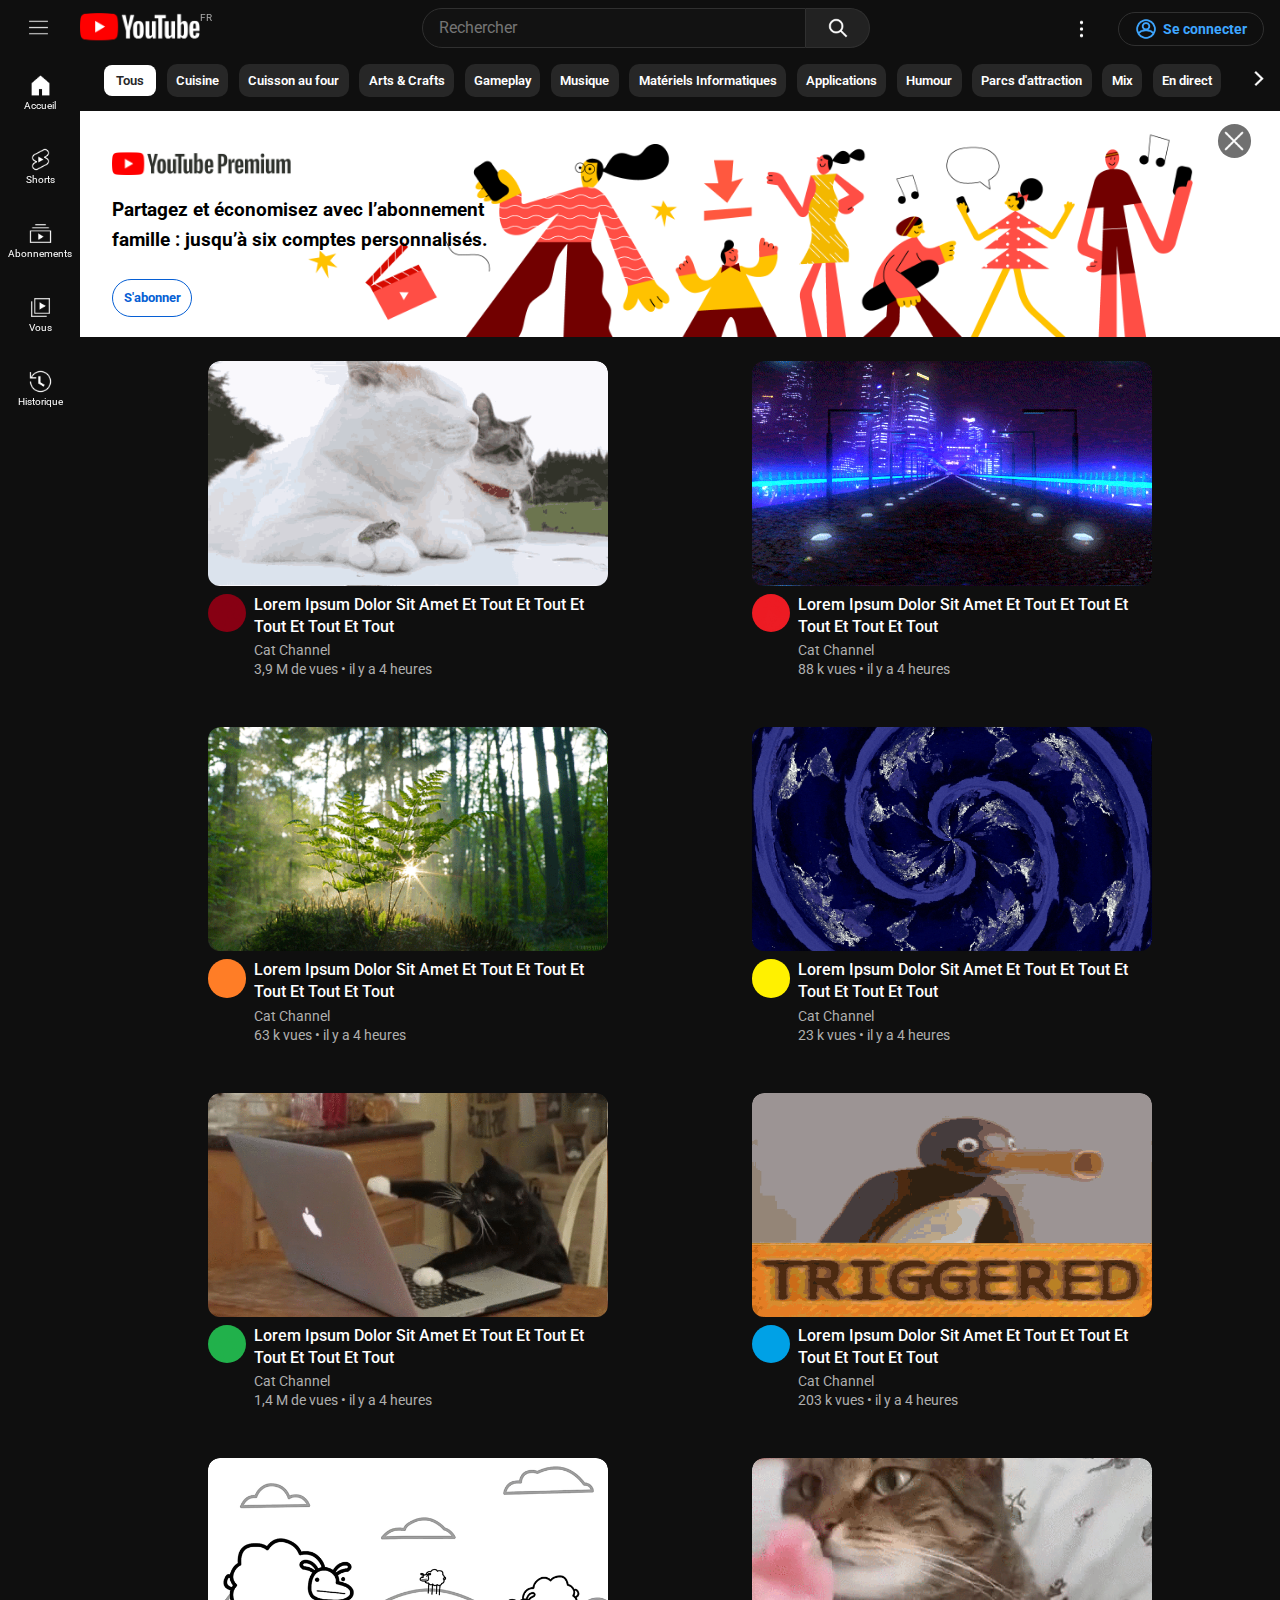
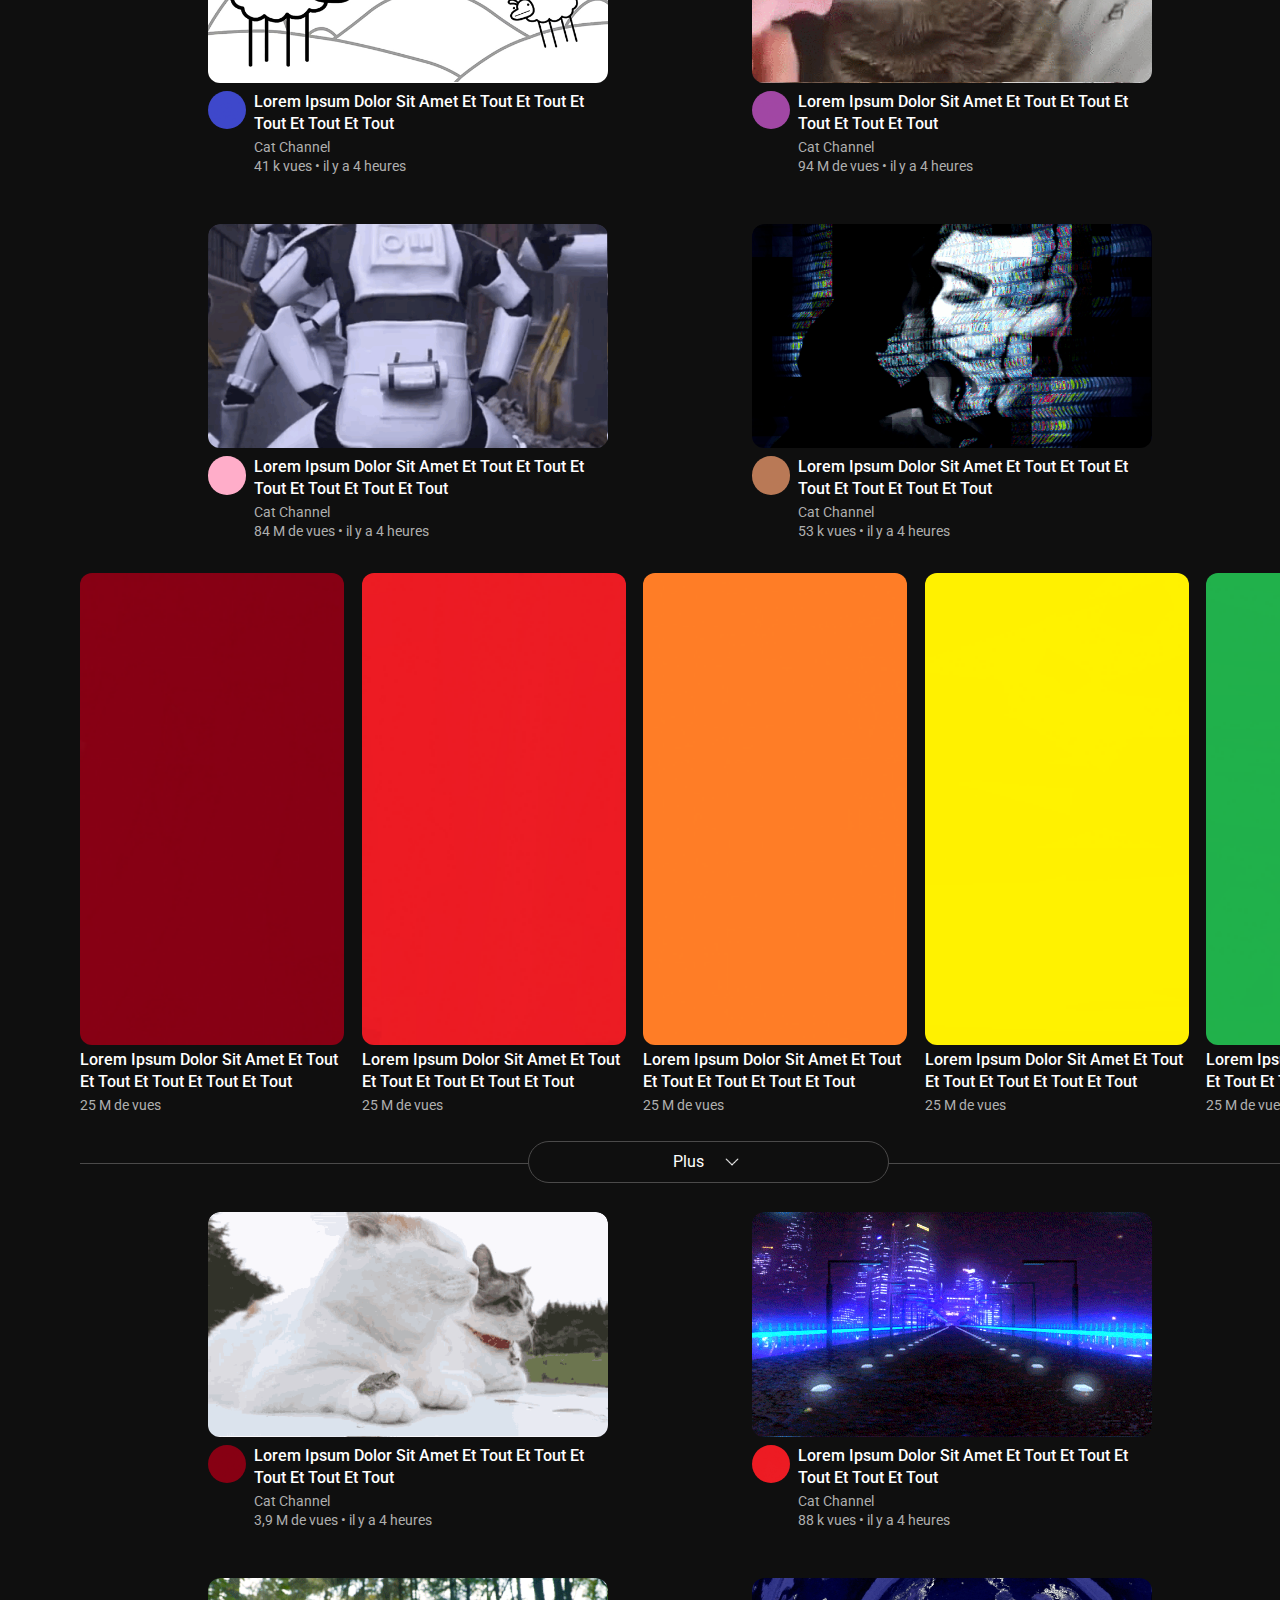
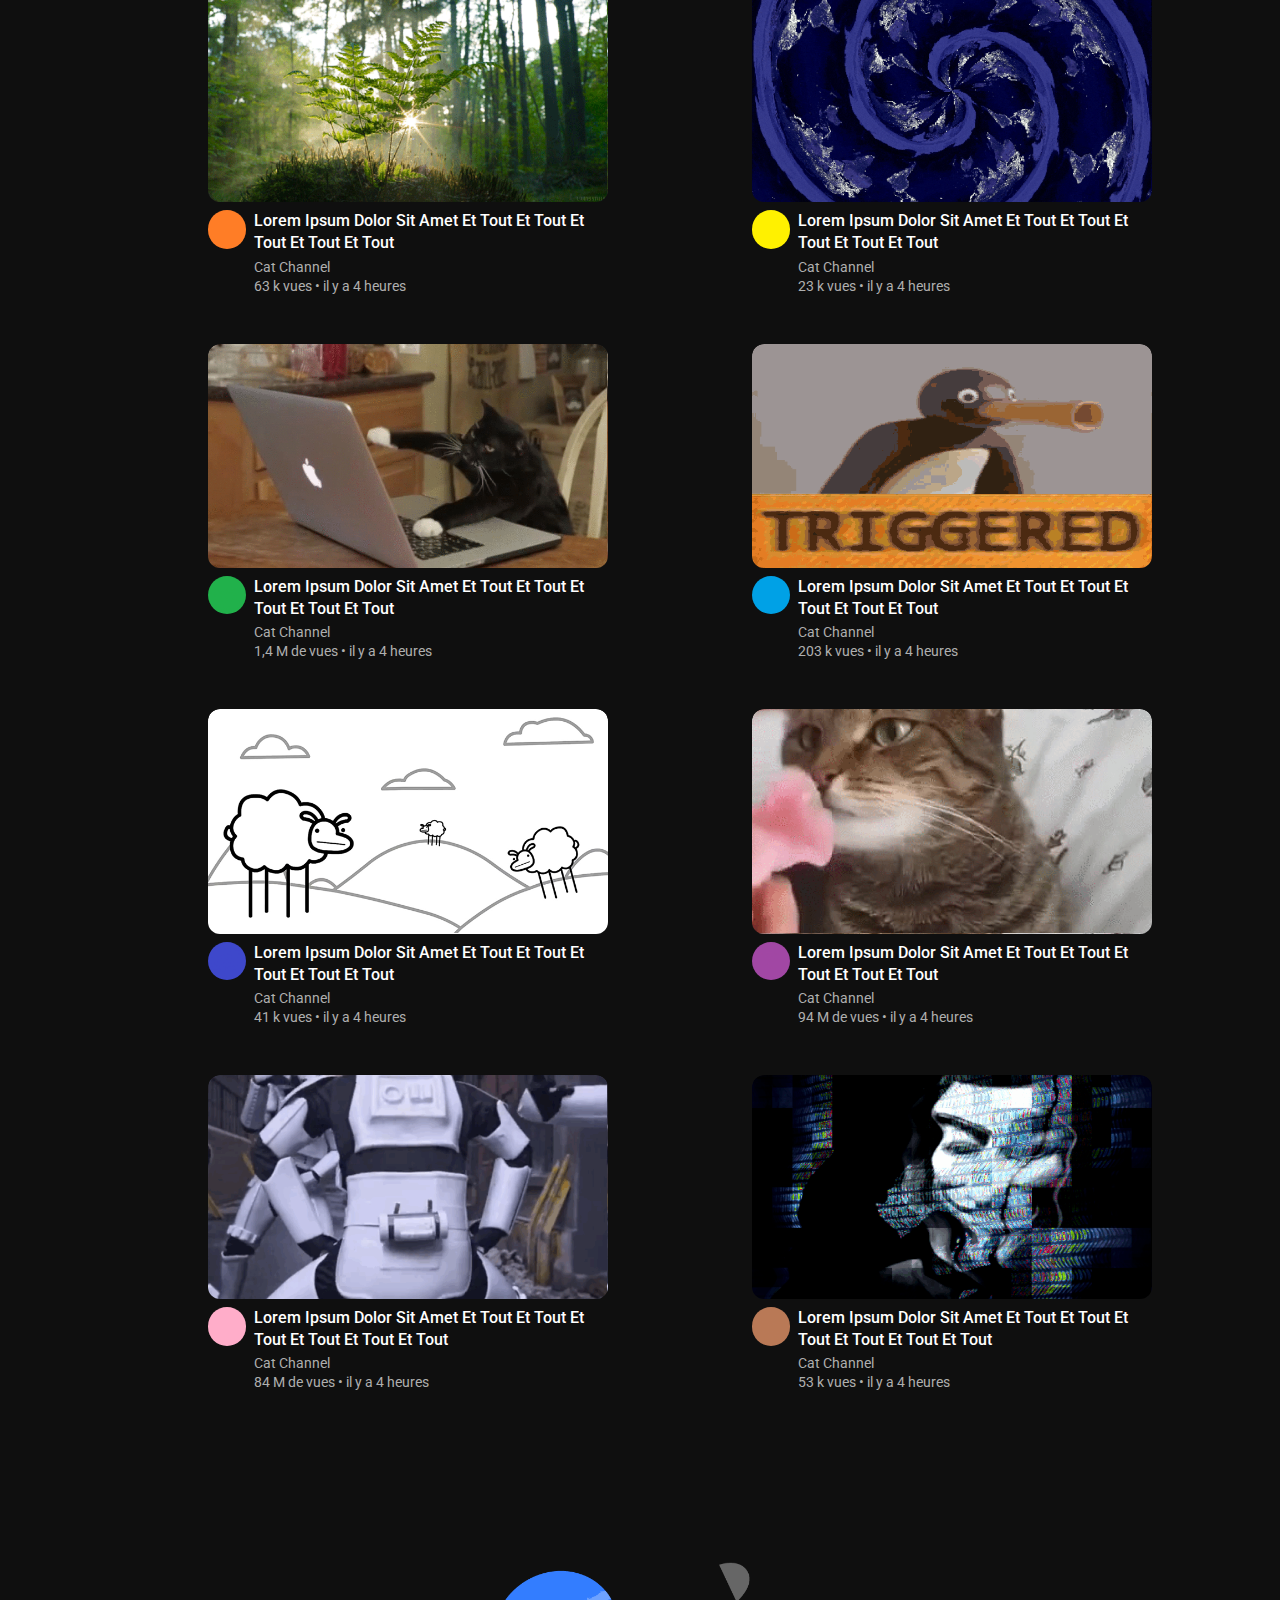
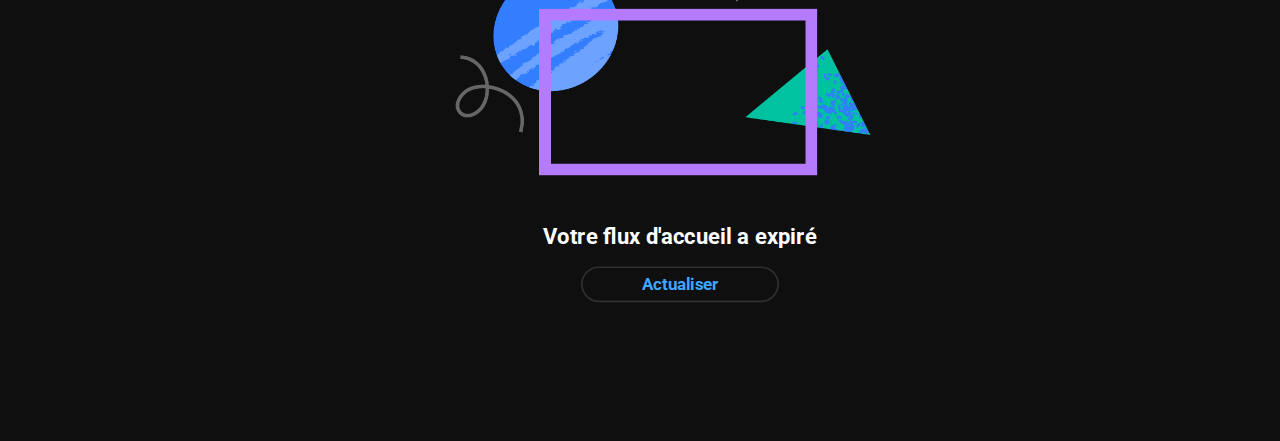
==== commit 0c4eee79: "modified:   index.html 	renamed:    resources/main/videoThumbnail.gif -> resources/main/videoThumbna" ====
--- a/index.html
+++ b/index.html
@@ -41,7 +41,7 @@
     </header>
     <main>
         <section id="sidebar">
-            <div  class="fullTop">
+            <div class="fullTop">
                 <div class="burgerButton">
                     <label class="burgerLabel" for="burger"><img class="burgerImage filtered" src="/resources/header/burger.png" alt="Menu Principal"></label>
                 </div>
@@ -343,8 +343,8 @@
             </div>
             <div class="gridContainer">
                 <div class="gridItem gridItem1">
-                    <div class="thumbnail">
-                        <!-- <img src="/resources/main/videoThumbnail.png" alt="Video thumbnail" /> -->
+                    <div class="thumbnail thumbnail1">
+                        <!-- <img src="/resources/main/videoThumbnail1.png" alt="Video thumbnail" /> -->
                     </div>
                     <div class="videoDetails">
                         <div>
@@ -358,8 +358,8 @@
                     </div>
                 </div>
                 <div class="gridItem gridItem2">
-                    <div class="thumbnail">
-                        <!-- <img src="/resources/main/videoThumbnail.png" alt="Video thumbnail" /> -->
+                    <div class="thumbnail thumbnail2">
+                        <!-- <img src="/resources/main/videoThumbnail2.png" alt="Video thumbnail" /> -->
                     </div>
                     <div class="videoDetails">
                         <div>
@@ -373,8 +373,8 @@
                     </div>
                 </div>
                 <div class="gridItem gridItem3">
-                    <div class="thumbnail">
-                        <!-- <img src="/resources/main/videoThumbnail.png" alt="Video thumbnail" /> -->
+                    <div class="thumbnail thumbnail3">
+                        <!-- <img src="/resources/main/videoThumbnail3.png" alt="Video thumbnail" /> -->
                     </div>
                     <div class="videoDetails">
                         <div>
@@ -388,8 +388,8 @@
                     </div>
                 </div>
                 <div class="gridItem gridItem4">
-                    <div class="thumbnail">
-                        <!-- <img src="/resources/main/videoThumbnail.png" alt="Video thumbnail" /> -->
+                    <div class="thumbnail thumbnail4">
+                        <!-- <img src="/resources/main/videoThumbnail4.png" alt="Video thumbnail" /> -->
                     </div>
                     <div class="videoDetails">
                         <div>
@@ -403,8 +403,8 @@
                     </div>
                 </div>
                 <div class="gridItem gridItem5">
-                    <div class="thumbnail">
-                        <!-- <img src="/resources/main/videoThumbnail.png" alt="Video thumbnail" /> -->
+                    <div class="thumbnail thumbnail5">
+                        <!-- <img src="/resources/main/videoThumbnail1.png" alt="Video thumbnail" /> -->
                     </div>
                     <div class="videoDetails">
                         <div>
@@ -418,8 +418,8 @@
                     </div>
                 </div>
                 <div class="gridItem gridItem6">
-                    <div class="thumbnail">
-                        <!-- <img src="/resources/main/videoThumbnail.png" alt="Video thumbnail" /> -->
+                    <div class="thumbnail thumbnail6">
+                        <!-- <img src="/resources/main/videoThumbnail2.png" alt="Video thumbnail" /> -->
                     </div>
                     <div class="videoDetails">
                         <div>
@@ -433,8 +433,8 @@
                     </div>
                 </div>
                 <div class="gridItem gridItem7">
-                    <div class="thumbnail">
-                        <!-- <img src="/resources/main/videoThumbnail.png" alt="Video thumbnail" /> -->
+                    <div class="thumbnail thumbnail7">
+                        <!-- <img src="/resources/main/videoThumbnail3.png" alt="Video thumbnail" /> -->
                     </div>
                     <div class="videoDetails">
                         <div>
@@ -448,8 +448,8 @@
                     </div>
                 </div>
                 <div class="gridItem gridItem8">
-                    <div class="thumbnail">
-                        <!-- <img src="/resources/main/videoThumbnail.png" alt="Video thumbnail" /> -->
+                    <div class="thumbnail thumbnail8">
+                        <!-- <img src="/resources/main/videoThumbnail4.png" alt="Video thumbnail" /> -->
                     </div>
                     <div class="videoDetails">
                         <div>
@@ -463,8 +463,8 @@
                     </div>
                 </div>
                 <div class="gridItem gridItem9">
-                    <div class="thumbnail">
-                        <!-- <img src="/resources/main/videoThumbnail.png" alt="Video thumbnail" /> -->
+                    <div class="thumbnail thumbnail9">
+                        <!-- <img src="/resources/main/videoThumbnail1.png" alt="Video thumbnail" /> -->
                     </div>
                     <div class="videoDetails">
                         <div>
@@ -478,8 +478,8 @@
                     </div>
                 </div>
                 <div class="gridItem gridItem10">
-                    <div class="thumbnail">
-                        <!-- <img src="/resources/main/videoThumbnail.png" alt="Video thumbnail" /> -->
+                    <div class="thumbnail thumbnail10">
+                        <!-- <img src="/resources/main/videoThumbnail2.png" alt="Video thumbnail" /> -->
                     </div>
                     <div class="videoDetails">
                         <div>
@@ -495,7 +495,7 @@
             </div>
             <!-- Using flex-wrap, I find I get better results by having an even number of tiles.-->
             <div class="shortsContainer">
-                <div class="shorstsItem shortsItem1">
+                <div class="shortsItem shortsItem1">
                     <div class="shortsThumbnail">
                         <img src="/resources/main/shorts1.png" alt="Shorts thumbnail" />
                     </div>
@@ -606,10 +606,10 @@
                 </a>
             </div>
             </div>
-            <div class="gridContainer">
+             <div class="gridContainer">
                 <div class="gridItem gridItem1">
-                    <div class="thumbnail">
-                        <!-- <img src="/resources/main/videoThumbnail.png" alt="Video thumbnail" /> -->
+                    <div class="thumbnail thumbnail1">
+                        <!-- <img src="/resources/main/videoThumbnail1.png" alt="Video thumbnail" /> -->
                     </div>
                     <div class="videoDetails">
                         <div>
@@ -618,13 +618,13 @@
                         <div>
                             <p class="videoTitle">Lorem Ipsum Dolor Sit Amet Et Tout Et Tout Et Tout Et Tout Et Tout</p>
                             <p class="channelName">Cat Channel</p>
-                            <p class="channelName">3,9 M de vues • il y a 6 heures</p>
+                            <p class="channelName">3,9 M de vues • il y a 4 heures</p>
                         </div>    
                     </div>
                 </div>
                 <div class="gridItem gridItem2">
-                    <div class="thumbnail">
-                        <!-- <img src="/resources/main/videoThumbnail.png" alt="Video thumbnail" /> -->
+                    <div class="thumbnail thumbnail2">
+                        <!-- <img src="/resources/main/videoThumbnail2.png" alt="Video thumbnail" /> -->
                     </div>
                     <div class="videoDetails">
                         <div>
@@ -633,13 +633,13 @@
                         <div>
                             <p class="videoTitle">Lorem Ipsum Dolor Sit Amet Et Tout Et Tout Et Tout Et Tout Et Tout</p>
                             <p class="channelName">Cat Channel</p>
-                            <p class="channelName">88 k vues • il y a 4 semaines</p>
+                            <p class="channelName">88 k vues • il y a 4 heures</p>
                         </div>    
                     </div>
                 </div>
                 <div class="gridItem gridItem3">
-                    <div class="thumbnail">
-                        <!-- <img src="/resources/main/videoThumbnail.png" alt="Video thumbnail" /> -->
+                    <div class="thumbnail thumbnail3">
+                        <!-- <img src="/resources/main/videoThumbnail3.png" alt="Video thumbnail" /> -->
                     </div>
                     <div class="videoDetails">
                         <div>
@@ -648,13 +648,13 @@
                         <div>
                             <p class="videoTitle">Lorem Ipsum Dolor Sit Amet Et Tout Et Tout Et Tout Et Tout Et Tout</p>
                             <p class="channelName">Cat Channel</p>
-                            <p class="channelName">63 k vues • il y a 3 ans</p>
+                            <p class="channelName">63 k vues • il y a 4 heures</p>
                         </div>    
                     </div>
                 </div>
                 <div class="gridItem gridItem4">
-                    <div class="thumbnail">
-                        <!-- <img src="/resources/main/videoThumbnail.png" alt="Video thumbnail" /> -->
+                    <div class="thumbnail thumbnail4">
+                        <!-- <img src="/resources/main/videoThumbnail4.png" alt="Video thumbnail" /> -->
                     </div>
                     <div class="videoDetails">
                         <div>
@@ -663,13 +663,13 @@
                         <div>
                             <p class="videoTitle">Lorem Ipsum Dolor Sit Amet Et Tout Et Tout Et Tout Et Tout Et Tout</p>
                             <p class="channelName">Cat Channel</p>
-                            <p class="channelName">23 k vues • il y a 2 semaines</p>
+                            <p class="channelName">23 k vues • il y a 4 heures</p>
                         </div>    
                     </div>
                 </div>
                 <div class="gridItem gridItem5">
-                    <div class="thumbnail">
-                        <!-- <img src="/resources/main/videoThumbnail.png" alt="Video thumbnail" /> -->
+                    <div class="thumbnail thumbnail5">
+                        <!-- <img src="/resources/main/videoThumbnail1.png" alt="Video thumbnail" /> -->
                     </div>
                     <div class="videoDetails">
                         <div>
@@ -678,13 +678,13 @@
                         <div>
                             <p class="videoTitle">Lorem Ipsum Dolor Sit Amet Et Tout Et Tout Et Tout Et Tout Et Tout</p>
                             <p class="channelName">Cat Channel</p>
-                            <p class="channelName">1,4 M de vues • il y a 8 minutes</p>
+                            <p class="channelName">1,4 M de vues • il y a 4 heures</p>
                         </div>    
                     </div>
                 </div>
                 <div class="gridItem gridItem6">
-                    <div class="thumbnail">
-                        <!-- <img src="/resources/main/videoThumbnail.png" alt="Video thumbnail" /> -->
+                    <div class="thumbnail thumbnail6">
+                        <!-- <img src="/resources/main/videoThumbnail2.png" alt="Video thumbnail" /> -->
                     </div>
                     <div class="videoDetails">
                         <div>
@@ -693,13 +693,13 @@
                         <div>
                             <p class="videoTitle">Lorem Ipsum Dolor Sit Amet Et Tout Et Tout Et Tout Et Tout Et Tout</p>
                             <p class="channelName">Cat Channel</p>
-                            <p class="channelName">203 k vues • il y a 4 jours </p>
+                            <p class="channelName">203 k vues • il y a 4 heures</p>
                         </div>    
                     </div>
                 </div>
                 <div class="gridItem gridItem7">
-                    <div class="thumbnail">
-                        <!-- <img src="/resources/main/videoThumbnail.png" alt="Video thumbnail" /> -->
+                    <div class="thumbnail thumbnail7">
+                        <!-- <img src="/resources/main/videoThumbnail3.png" alt="Video thumbnail" /> -->
                     </div>
                     <div class="videoDetails">
                         <div>
@@ -708,13 +708,13 @@
                         <div>
                             <p class="videoTitle">Lorem Ipsum Dolor Sit Amet Et Tout Et Tout Et Tout Et Tout Et Tout</p>
                             <p class="channelName">Cat Channel</p>
-                            <p class="channelName">41 k vues • il y a 6 mois</p>
+                            <p class="channelName">41 k vues • il y a 4 heures</p>
                         </div>    
                     </div>
                 </div>
                 <div class="gridItem gridItem8">
-                    <div class="thumbnail">
-                        <!-- <img src="/resources/main/videoThumbnail.png" alt="Video thumbnail" /> -->
+                    <div class="thumbnail thumbnail8">
+                        <!-- <img src="/resources/main/videoThumbnail4.png" alt="Video thumbnail" /> -->
                     </div>
                     <div class="videoDetails">
                         <div>
@@ -723,13 +723,13 @@
                         <div>
                             <p class="videoTitle">Lorem Ipsum Dolor Sit Amet Et Tout Et Tout Et Tout Et Tout Et Tout</p>
                             <p class="channelName">Cat Channel</p>
-                            <p class="channelName">94 M de vues • il y a 2 ans</p>
+                            <p class="channelName">94 M de vues • il y a 4 heures</p>
                         </div>    
                     </div>
                 </div>
                 <div class="gridItem gridItem9">
-                    <div class="thumbnail">
-                        <!-- <img src="/resources/main/videoThumbnail.png" alt="Video thumbnail" /> -->
+                    <div class="thumbnail thumbnail9">
+                        <!-- <img src="/resources/main/videoThumbnail1.png" alt="Video thumbnail" /> -->
                     </div>
                     <div class="videoDetails">
                         <div>
@@ -738,13 +738,13 @@
                         <div>
                             <p class="videoTitle">Lorem Ipsum Dolor Sit Amet Et Tout Et Tout Et Tout Et Tout Et Tout Et Tout</p>
                             <p class="channelName">Cat Channel</p>
-                            <p class="channelName">84 M de vues • il y a 6 heures</p>
+                            <p class="channelName">84 M de vues • il y a 4 heures</p>
                         </div>    
                     </div>
                 </div>
                 <div class="gridItem gridItem10">
-                    <div class="thumbnail">
-                        <!-- <img src="/resources/main/videoThumbnail.png" alt="Video thumbnail" /> -->
+                    <div class="thumbnail thumbnail10">
+                        <!-- <img src="/resources/main/videoThumbnail2.png" alt="Video thumbnail" /> -->
                     </div>
                     <div class="videoDetails">
                         <div>
@@ -753,7 +753,7 @@
                         <div>
                             <p class="videoTitle">Lorem Ipsum Dolor Sit Amet Et Tout Et Tout Et Tout Et Tout Et Tout Et Tout</p>
                             <p class="channelName">Cat Channel</p>
-                            <p class="channelName">53 k vues • il y a 4 jours</p>
+                            <p class="channelName">53 k vues • il y a 4 heures</p>
                         </div>    
                     </div>
                 </div>
--- a/styles.css
+++ b/styles.css
@@ -40,6 +40,7 @@
     border: hidden;
     border-radius: 50%;
     padding: 3%;
+    cursor: pointer;
 }
 
 /* *************************************** FULL SIDEBAR **************************************** */
@@ -74,6 +75,7 @@
     position: absolute;           /* Positioning the full bar on top of the compact one, just in case the compact one doesn't disappear */
     z-index: 20;
     top: 5.7em;
+    padding-bottom:5.7em;       /*As I am moving a full height element, I need to offset it with a padding so I can see the entirety of the sidebar's content when I scroll down. */
     left:0;
 
     width:25em;
@@ -284,7 +286,7 @@
 }
 
 .headerSection1 .logo  {                 
-    width: 5em;
+    width: 6em;
 }
 
 .headerSection1 p {                 /* Modifying "FR" paragraph after the logo */
@@ -560,7 +562,7 @@
     color: black;
     font-weight:bold;
     line-height:30px;
-    font-size: 20px;
+    font-size: 19px;
 }
 
 .closeButton { 
@@ -598,7 +600,7 @@
     width: 5em;                                    /* Hard-coding the width so the button won't change height with its contents wrapping */
     padding: 0.2em 0.3em 0.2em 0.3em;
 
-    margin-top: 2em;
+    margin-top: 1.5em;
 }
 
 .subscribeWrapper a {
@@ -620,12 +622,11 @@
 
 .gridContainer  {
     display: flex;
+    /* grid-template-columns: repeat(auto-fit, minmax(300px, 1fr));                This won't keep my videos looking uniform indide their container but look more visually pleasing as it fits the screen better tha flex-wrap. Repeating the mimax allows me to have as many columns as I want */
     flex-wrap: wrap;
-    
-
     justify-content: space-evenly;
     margin-top: 1.5em;
-    gap: 0.5em;
+    gap: 1em;
 }
 
 #bannerClosingOpportunity {
@@ -641,20 +642,20 @@
 .gridItem {
     border: hidden;
     border-radius:0.75em;
-    overflow: hidden;                           /* Preventing child images from jutting out of this div. Not necessary with the background-image setting I'm using though. */
+    overflow: hidden;
 
     display: flex;
     flex-flow: column wrap;
     text-overflow: ellipsis;
 
-    max-width:calc(720px/1.8);                     /* The width parameter only sets a minimal width. Using max-width, I can constrain the width of my video title. */
-
-    flex: 1 1 calc(720px/1.8);                    /* Telling my child items their flex-grow ratio (1), flex-shrink ratio (1), flex-basis (current width before shrinking happens, or 1 works too) */ 
-                                                /* If I put a flex-basis of 0 for my child items, it would-default to auto aka min-content, every items tries to get as small as possible without overflowing */                                          
+    /* max-width:calc(720px/1.8);                    The width parameter only sets a minimal width. Using max-width, I can constrain the width of my video title. */
+                        
     margin-bottom: 2em;
 
     cursor: pointer;
 }
+
+
 
 .gridItem:active {
     transition: 0.3s ease-in-out;    /* Replicating that light border blink on click */
@@ -667,23 +668,128 @@
     width: calc(720px/1.8);
     height: calc(404px/1.8);
 
-    transition: all 0.9s ease-in-out;
-    background-image: no-repeat;
-    background: url(/resources/main/videoThumbnail.png);
-    background-size: contain;
-
-
     border: hidden;
     border-radius: 0.75em;
 
     margin-bottom: 0.5em;
 }
 
-.thumbnail:hover{
-    background: url(/resources/main/videoThumbnail.gif);
-    background-size: contain;
-    background-image: no-repeat;
-
+.thumbnail:hover {
+    opacity: 90%;
+    transition: opacity 0.3s;
+}
+
+.thumbnail1{
+    background-image: no-repeat;
+    background: url(/resources/main/videoThumbnail1.png);
+    background-size: contain;
+}
+
+.thumbnail2{
+    background-image: no-repeat;
+    background: url(/resources/main/videoThumbnail2.png);
+    background-size: contain;
+}
+
+.thumbnail3{
+    background-image: no-repeat;
+    background: url(/resources/main/videoThumbnail3.png);
+    background-size: contain;
+}
+
+.thumbnail4{
+    background-image: no-repeat;
+    background: url(/resources/main/videoThumbnail4.png);
+    background-size: contain;
+}
+
+.thumbnail5{
+    background-image: no-repeat;
+    background: url(/resources/main/videoThumbnail5.png);
+    background-size: contain;
+}
+
+.thumbnail6{
+    background-image: no-repeat;
+    background: url(/resources/main/videoThumbnail6.png);
+    background-size: contain;
+}
+
+.thumbnail7{
+    background-image: no-repeat;
+    background: url(/resources/main/videoThumbnail7.png);
+    background-size: contain;
+}
+
+.thumbnail8{
+    background-image: no-repeat;
+    background: url(/resources/main/videoThumbnail8.png);
+    background-size: contain;
+}
+
+.thumbnail9{
+    background-image: no-repeat;
+    background: url(/resources/main/videoThumbnail9.png);
+    background-size: contain;
+}
+
+.thumbnail10{
+    background-image: no-repeat;
+    background: url(/resources/main/videoThumbnail10.png);
+    background-size: contain;
+}
+
+
+
+.thumbnail1:hover{
+    background: url(/resources/main/videoThumbnail1.gif);
+    background-size: contain;
+    background-image: no-repeat;
+}
+.thumbnail2:hover{
+    background: url(/resources/main/videoThumbnail2.gif);
+    background-size: contain;
+    background-image: no-repeat;
+}
+.thumbnail3:hover{
+    background: url(/resources/main/videoThumbnail3.gif);
+    background-size: contain;
+    background-image: no-repeat;
+}
+.thumbnail4:hover{
+    background: url(/resources/main/videoThumbnail4.gif);
+    background-size: contain;
+    background-image: no-repeat;
+}
+.thumbnail5:hover{
+    background: url(/resources/main/videoThumbnail5.gif);
+    background-size: contain;
+    background-image: no-repeat;
+}
+.thumbnail6:hover{
+    background: url(/resources/main/videoThumbnail6.gif);
+    background-size: contain;
+    background-image: no-repeat;
+}
+.thumbnail7:hover{
+    background: url(/resources/main/videoThumbnail7.gif);
+    background-size: contain;
+    background-image: no-repeat;
+}
+.thumbnail8:hover{
+    background: url(/resources/main/videoThumbnail8.gif);
+    background-size: contain;
+    background-image: no-repeat;
+}
+.thumbnail9:hover{
+    background: url(/resources/main/videoThumbnail9.gif);
+    background-size: contain;
+    background-image: no-repeat;
+}
+.thumbnail10:hover{
+    background: url(/resources/main/videoThumbnail10.gif);
+    background-size: contain;
+    background-image: no-repeat;
 }
 
 .gridItem img {
@@ -703,43 +809,54 @@
 }
 
 .videoTitle {
-    font-size: 14px;
-    line-height: 21px;
+    font-size: 16px;
+    line-height: 22px;
     font-weight:500;
     margin-bottom: 0.2em;
+
 }
 
 .videoDetails {
-    display:flex;
+    display: flex;
+    
+    max-width: 400px;
 }
 
 .shortsContainer {
-    display: flex;
+
+    display: flex;
+
+        /* grid-template-columns: repeat(auto-fit, minmax(300px, 1fr));                This won't keep my videos looking uniform indide their container but look more visually pleasing as it fits the screen better tha flex-wrap. Repeating the mimax allows me to have as many columns as I want */
+
     align-items: center;
 
+
     margin-bottom: 2.5em;
+    gap: 1.1em;
+
+    overflow-x:auto;
+    scrollbar-color: transparent transparent;           /* Making my shorts secretly scrollable */
+
+    scrollbar-gutter: stable;
 }
 
 .shortsItem {
     display: flex;
-    flex-flow: column wrap;
-    max-width: calc(243px * 2)
-}
-
-.shortsThumbnail {
-    border: hidden;
-    border-radius: 0.75em;
+    flex-flow: column;
+}
+
+.shortsThumbnail img {
+    border: hidden;                 
+    border-radius: 0.75em;             /*I apply my border to the imae as applying it to the parent div causes it to not be not be rounded on the right on tiny zoom levels */
+
+    object-fit: fill;
     overflow: hidden;
 
-    width: calc(243px * 2);
-    height: calc(136px * 2);
-
-    background-size: contain;
-
+    width: 16.5em;
 }
 
 .separator {
-    position: relative;         /* Setting my separator up so my separatorButton can float in the middle of it */
+    position: relative;                 /* Setting my separator up so my separatorButton can float in the middle of it */
     margin: 3em 0 3em 0
 }
 
@@ -866,4 +983,24 @@
 .footerSection3 p {
     color: #717171;
     font-size: 11px;
-}+}
+
+/* ************************************************************* MEDIA QUERIES ***************************************************************************************** */
+
+/* Pour les tablettes */
+@media screen and (max-width:800px) {
+
+    #compactSidebar {
+        display: none;
+    }
+    
+    .mainContent {
+        padding: 0;
+    }
+
+}
+
+@media screen and (min-width:800px) { /* Le min-width est plus difficile à appréhender */
+
+
+}
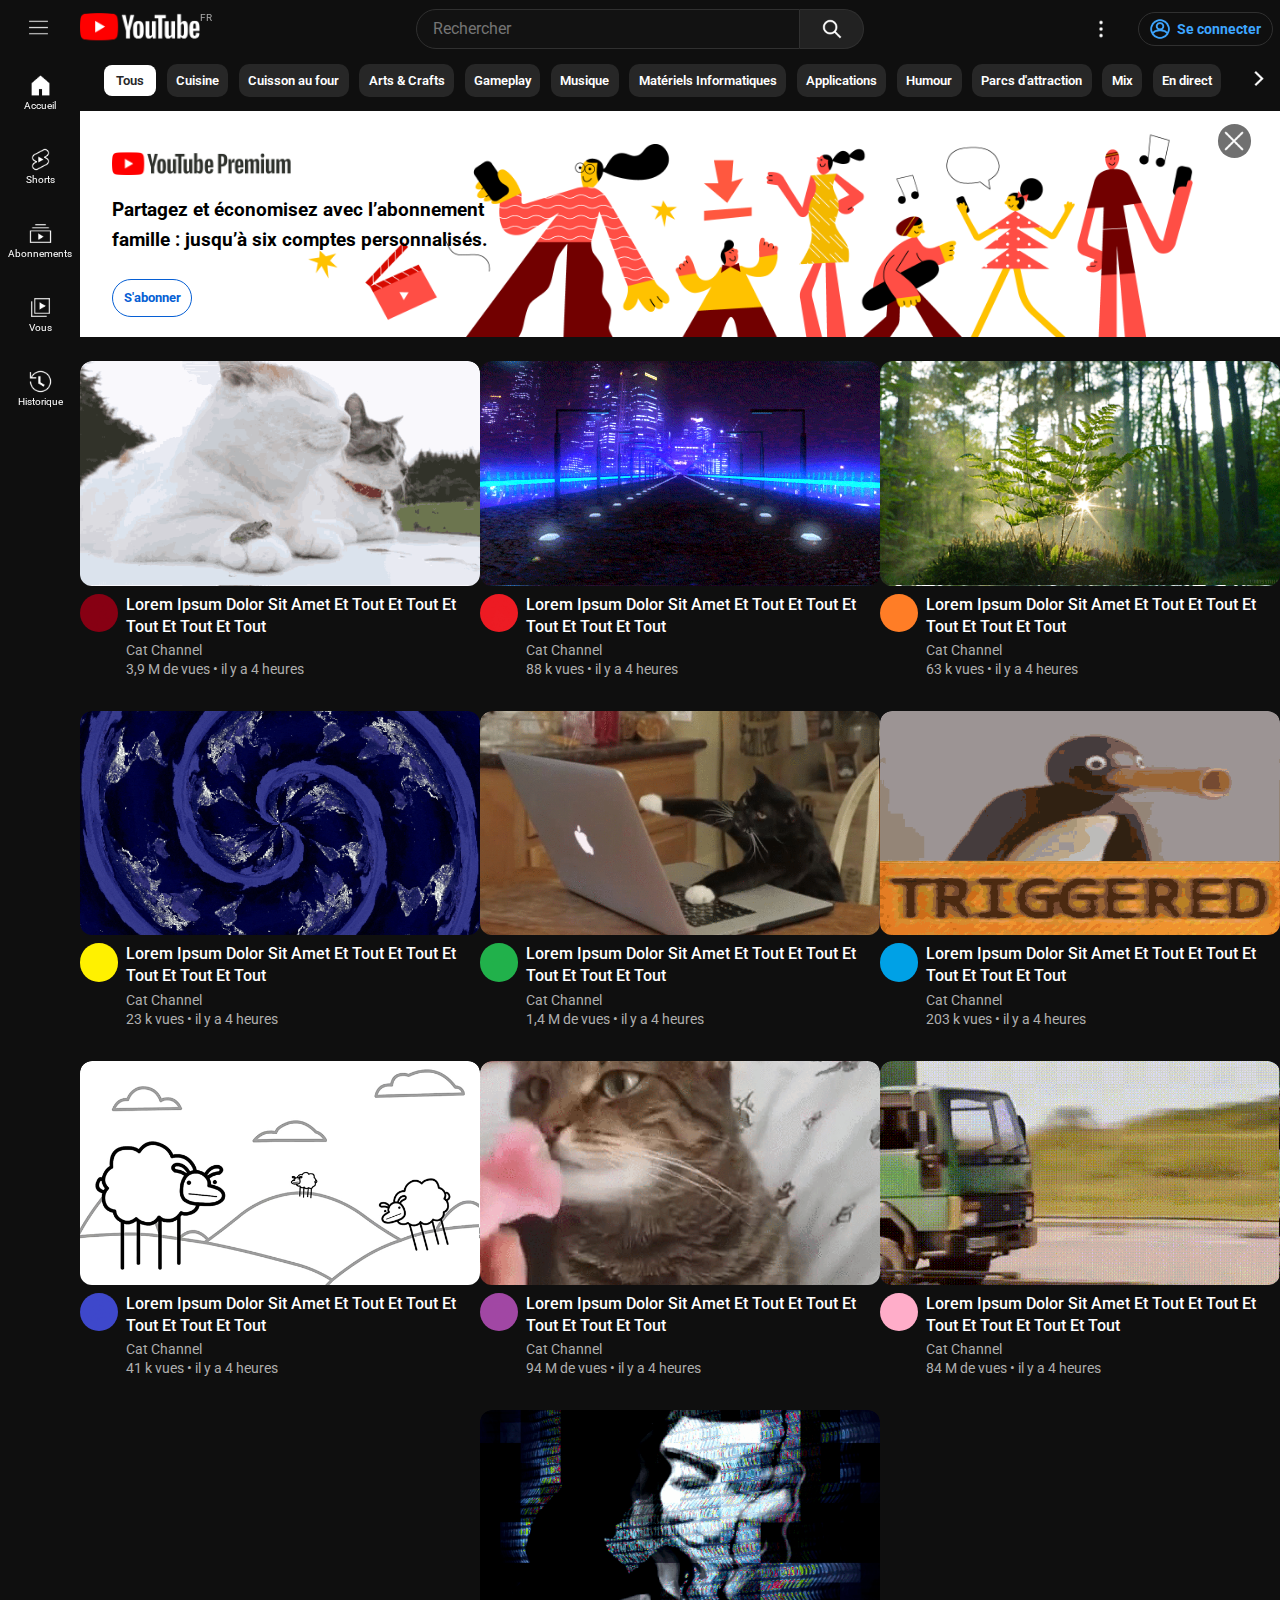
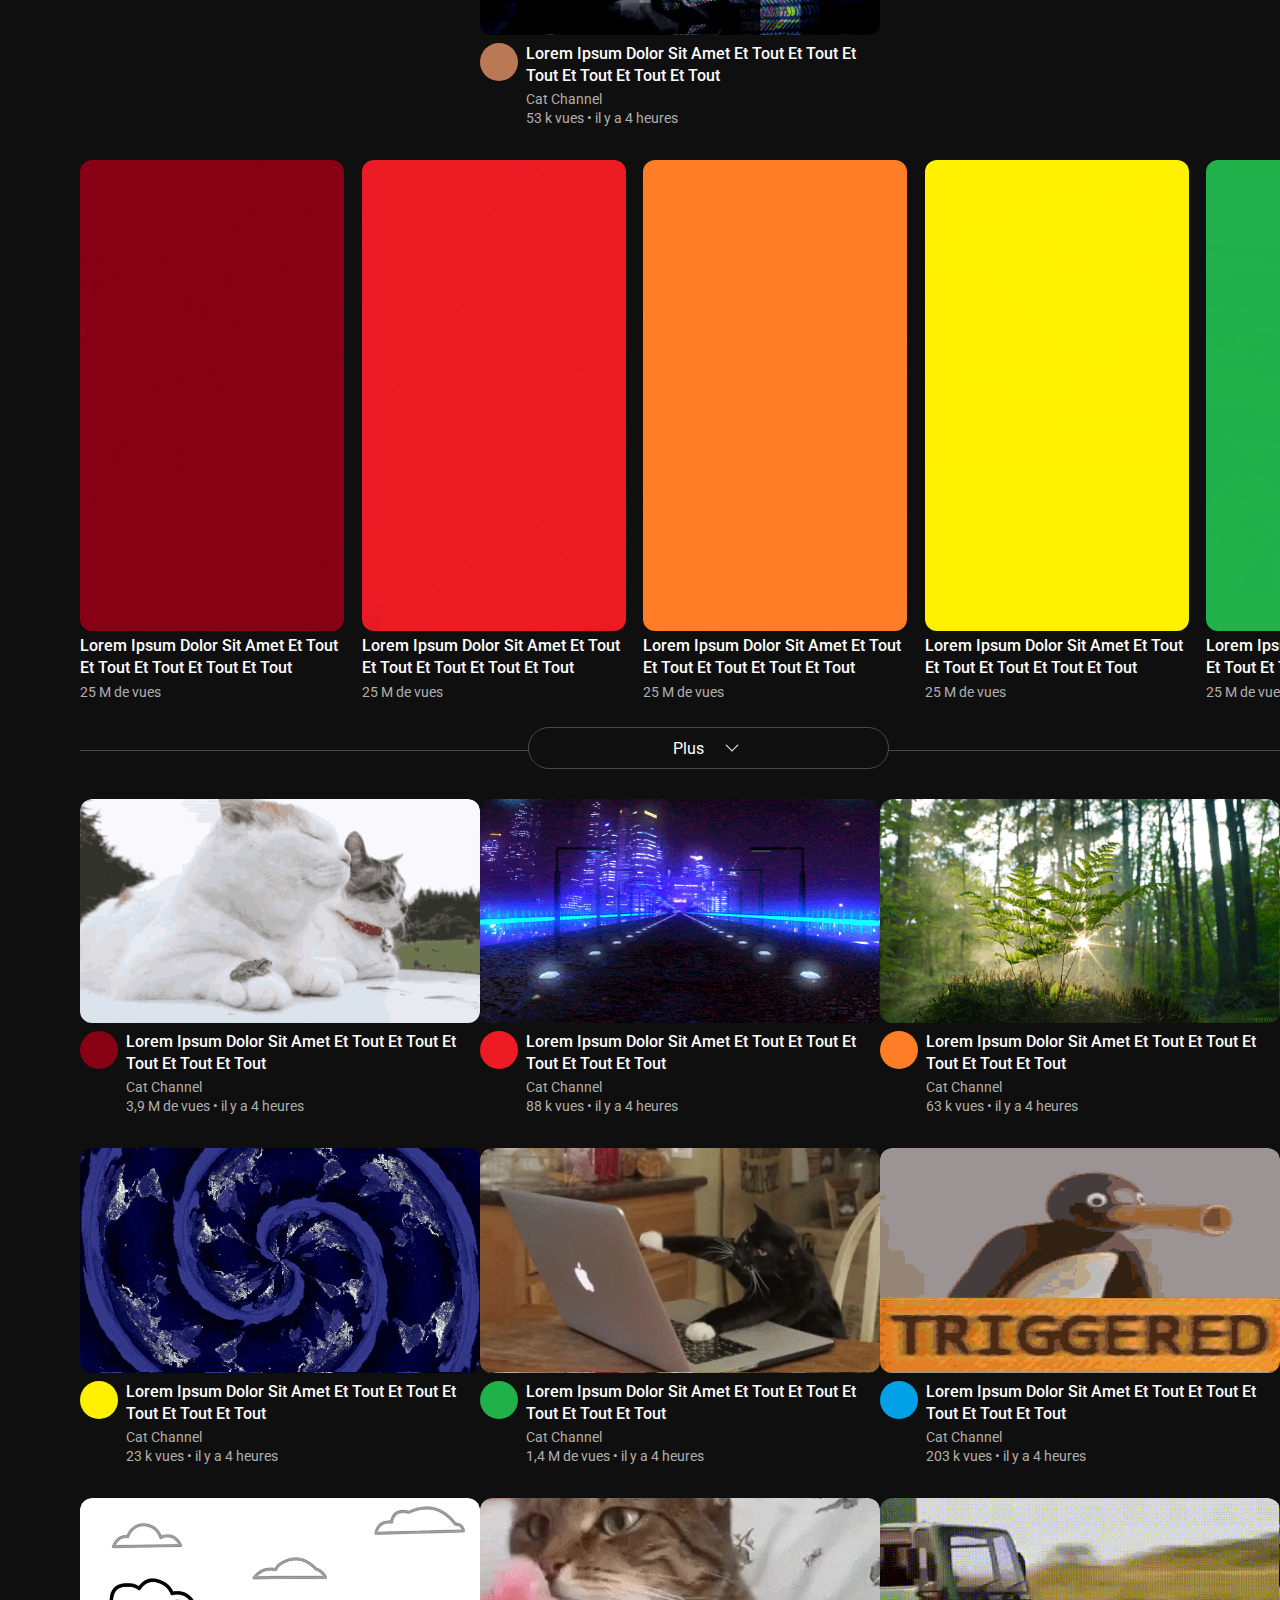
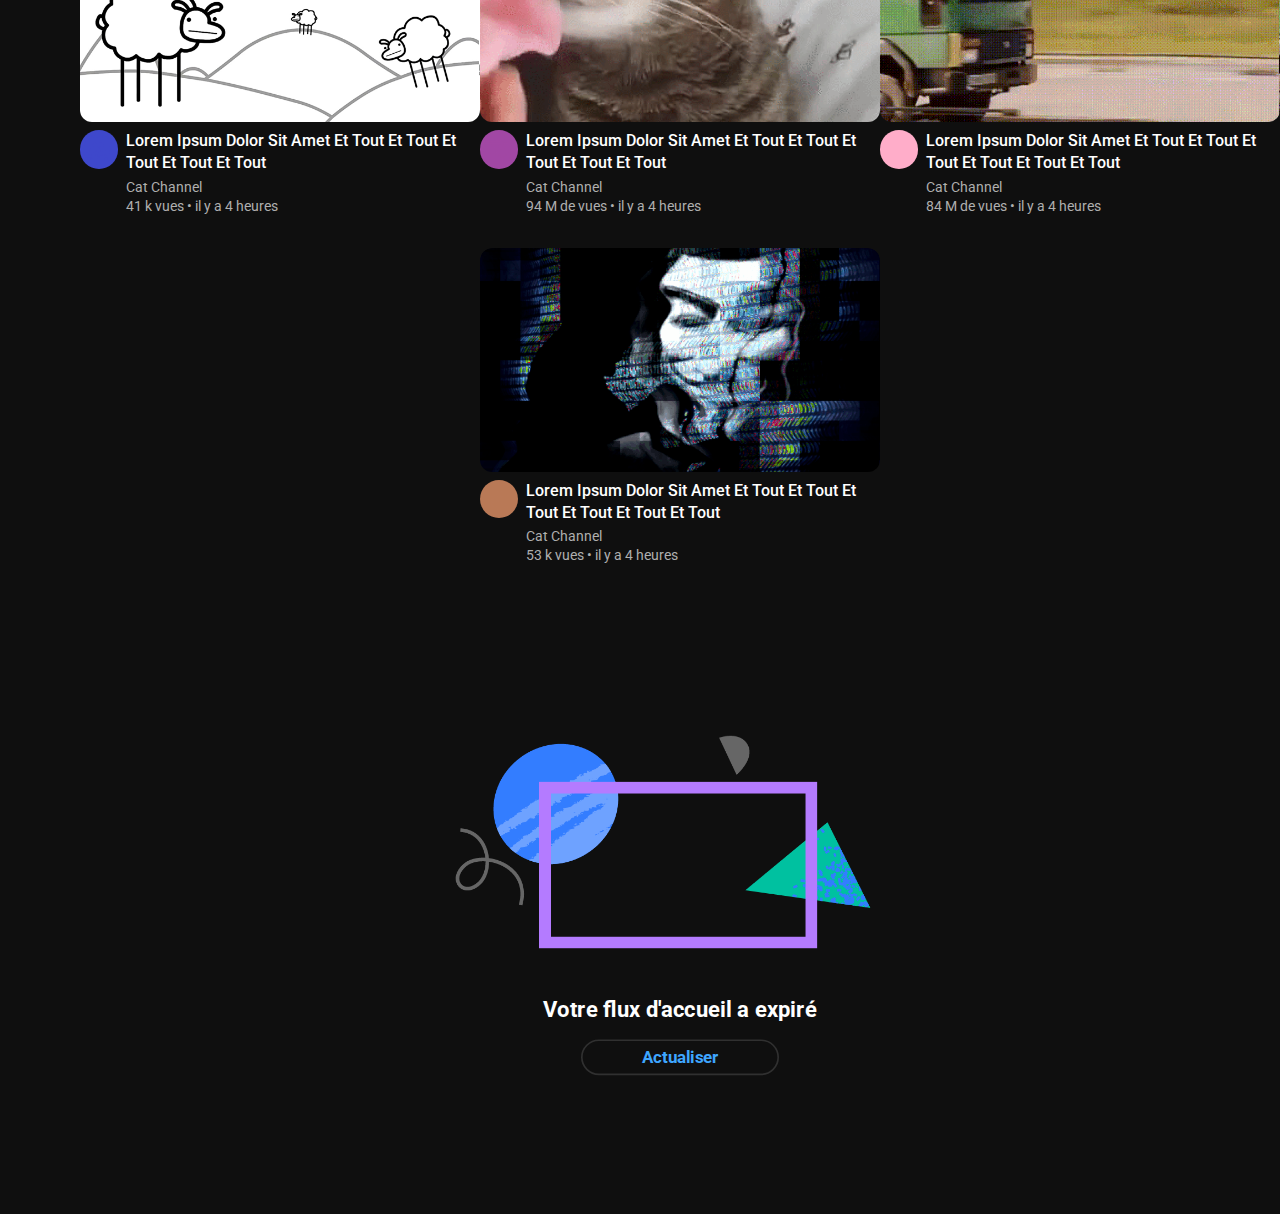
==== commit 15d27bf5: "modified:   index.html 	modified:   resources/main/videoThumbnail9.gif 	modified:   resources/main/v" ====
--- a/index.html
+++ b/index.html
@@ -19,13 +19,28 @@
 </head>
 <body>
     <header>
-        <div>
+        <div class="headerSection1">
             <div>
                 <h1 hidden>YouTube</h1>
             </div>
         </div>
-        </div>
+        <form class="headersection2" action="/navigation/login.html" method="GET">
+            <div class="searchContainer">
+                <label for="searchBar" hidden></label> <!-- Hiding the label for everyone but people with disabilities, otherwise using "aria-hidden" to hide it fully -->
+                <input type="search" id="searchBar" name="searchBar" placeholder="Rechercher" required> <!--"Required" prompts the user to type something into the box if empty-->
+            </div>
+            <div class="searchButton">
+                <label for="image" hidden></label> 
+                <input type="image" id="image" name="image" src="/resources/header/search.png" alt="Rechercher"> <!--Using an image type instead of a submit type to add an image to my div-->
+                <p>Rechercher</p>
+            </div>
+        </form>
         <div class="headerSection headerSection3">
+            <div class="searchButton2">
+                <label for="SearchImage2" hidden></label> 
+                <input type="image" id="SearchImage2" name="SearchImage2" src="/resources/header/search.png" alt="Rechercher">
+                <p>Rechercher</p>
+            </div>
             <a id="kabobButton" href="#"><img class="miscImage filtered" src="/resources/header/kabob.png" alt="Bouton Paramètres supérieur"><p>Paramètres</p></a>
             <div class="loginWrapper">
                 <a href="/navigation/login.html">
@@ -45,21 +60,15 @@
                 <div class="burgerButton">
                     <label class="burgerLabel" for="burger"><img class="burgerImage filtered" src="/resources/header/burger.png" alt="Menu Principal"></label>
                 </div>
-                <div class="headerSection headerSection1">
-                    <a href="#"><h1><img class="logo" src="/resources/header/logo.png" alt="Accueil YouTube" title="Accueil YouTube"></h1></a>
-                    <p>FR</p>
-                </div>
-                <form class="headerSection headerSection2" action="/navigation/login.html" method="GET">
-                    <div>
-                        <label for="search" hidden></label> <!-- Hiding the label for everyone but people with disabilities, otherwise using "aria-hidden" to hide it fully -->
-                        <input class="searchBar" type="search" id="search" name="search" placeholder="Rechercher" required> <!--"Required" prompts the user to type something into the box if empty-->
-                    </div>
-                    <div class="searchButton">
-                        <label for="image" hidden></label> 
-                        <input type="image" id="image" name="image" src="/resources/header/search.png" alt="Rechercher"> <!--Using an image type instead of a submit type to add an image to my div-->
-                        <p>Rechercher</p>
-                    </div>
-                </form>
+                <div class="fauxHeader">
+                    <div class="logoSection">
+                        <a href="#"><h1><img class="logo" src="/resources/header/logo.png" alt="Accueil YouTube" title="Accueil YouTube"></h1></a>
+                        <p>FR</p>
+                    </div>
+
+
+
+                </div>
             </div>
             <!-- I am loathe to separate my label from my input but my input needs to be in the same parent as fullSidebar and compactSidebar for the tilde selector to work. -->
             <input name="burger" id="burger" type="checkbox" hidden></input> <!--Hiding the checkbox that serves as a burger menu opening mechanism-->
--- a/styles.css
+++ b/styles.css
@@ -5,6 +5,7 @@
     font-family: 'Roboto', sans-serif;
     box-sizing: border-box;             /* Adapting content to viewport borders */
     margin: 0;                          /* Always always always add this parameter to the universal selector in order not to see margins around the body and header by default. */
+    padding: 0;
     height: auto;
 
     scroll-behavior: smooth;            /* This makes clicking anchors (such as back to top) smoother-looking */
@@ -16,7 +17,6 @@
 
 body {
     background-color: #0f0f0f ;
-    width: 100%;
 }
 
 main {
@@ -62,7 +62,6 @@
 
 .fullTop {
     display: flex;
-    flex-direction: row;
 
     align-items: center;
     justify-content: space-between;
@@ -184,8 +183,6 @@
     z-index:10;
 
     width: 8em; 
-    
-    height: 100%;
 
     font-size: 10px;
     background-color:#0f0f0f;
@@ -199,7 +196,7 @@
 }
 
 #compactSidebar {
-    display: flex;
+    display: none; /* FLEX */
     flex-direction: column;
 
     padding:0.5em;
@@ -226,15 +223,13 @@
     outline: solid rgba(255, 255, 255, 0.344) 1px;
 }
 
-.compactImage {
-    width: 2.5em;
-}
-
 /* ******************************************** SIDEBAR TRANSFORM ****************************************** */
 
 #fullSidebar {
     transition: 0.2s;
     transform: translateX(-400px);
+
+    height: 100vh;
 }
 
 #burger:checked ~ #compactSidebar {
@@ -272,8 +267,8 @@
 
     padding-top: 0.5em;
     padding-bottom: 0.5em;
-    padding-left: 4.5em;            /* Same as sidebar buttons left margin's combined total */
-    padding-right: 1em;           /* Same as sidebar buttons left margin's combined total */
+    padding-left: 2em;
+    padding-right: 2em;
 }
 
 .headerSection {
@@ -281,28 +276,41 @@
     align-items: center;
 }
 
-.headerSection1  {                 
+.headerSection1 {
+    min-width:200px;                 /*Padding out the right of the header for a centered search bar */ 
+}
+.headersection2 {
+    display: flex;
+    align-items: center;            /*Aligning the prompt with the search button */
+}
+
+.headerSection3 {
+    min-width: 200px;               /*Padding out the left of the header for a centered search bar */ 
+}
+
+
+
+/*------------------------------------*/
+
+.logoSection  {                 
     margin-left: 2em;
-}
-
-.headerSection1 .logo  {                 
+    display: flex;
+    align-items: center;
+}
+
+.logoSection .logo  {                 
     width: 6em;
 }
 
-.headerSection1 p {                 /* Modifying "FR" paragraph after the logo */
+.logoSection p {                 /* Modifying "FR" paragraph after the logo */
     margin-top: 0;                  /* Nullifying the default top margin for <p> */      
     margin-bottom: 2em;             /* Enforcing a bigger-than-default bottom margin for <p> */
     font-size: 10px;
     color: #aaaaaa;
 }
 
-.headerSection1 a h1 {
+.logoSection a h1 {
     line-height: 0;                 /* This removes the unoccupied space of the h1 line that normally appears below the logo */
-}
-
-.headerSection2 {
-    position: absolute;             /* Keeping the searchbar out of the normal flow as putting it the header caused issues with the sidebar on zoom */
-    left: 33vw;
 }
 
 .burgerImage {
@@ -311,11 +319,28 @@
     vertical-align: middle;         /* Enables the burger logo to be centered vertically in the button div */
 }
 
+.fauxHeader {
+
+    display: flex;
+    justify-content: space-between;
+
+    /*                                  AI CODE
+        position: fixed;                Makes the faux header stay at the top when scrolling
+        z-index: 999;                   Brings the faux header on top of other elements
+    visibility: hidden;                 Hides the faux header until it is needed (when the user scrolls)
+    opacity: 0;                         Also makes the faux header invisible until it is shown
+    transition: all 0.5s ease-in-out    Smoothly transitions between visible and invisible states */
+    
+}
+
 .logo {
     width: 2.8em;
 }
 
-.searchBar {
+#searchBar {
+
+    width:30vw;     
+
     background-color: #121212;
     font-size: 16px;
     font-weight: 400;
@@ -324,14 +349,16 @@
     border-top-left-radius: 1.5em;
     border-bottom-left-radius: 1.5em;
     padding-left: 1em;
-    padding-top: 0.3em;
-    padding-bottom: 0.3em;
-
-    min-width: 30vw;
+
+    /* min-width: 30vw; */
 
 }
 
 .searchButton {
+
+    display: none;               /* FLEX */
+    justify-content: center;                     /* Centering the logo inside the searchButton div. */
+
     background-color: #222222;
     height: 2.5em;
     width: 4em;         /* min-width could be used to prevent the search logo from being squished on zoom but it is broken of Firefox... */
@@ -342,14 +369,37 @@
     border-bottom: solid #303030 0.1em;
     border-right: solid #303030 0.1em;
     border-top-right-radius: 1.5em;
-    border-bottom-right-radius: 1.5em;
-
-    display: flex;                     
-    justify-content: center;                     /* Centering the logo inside the searchButton div. */
+    border-bottom-right-radius: 1.5em;                  
 }
 
 #image {
     scale:0.6;                                   /* Using the width attribute would squish the image since the button and search bar have hard-coded heights*/ 
+}
+
+.searchButton2 {
+    margin-right: 1em;
+    line-height: 0;                              /* Removing superflous space used up by empty <a> thus removing slight misalignment of items */
+
+    padding: 4%;
+    border-radius: 50%;
+    transition: 0.3s ease-in-out;  
+}
+
+.searchButton2:hover {
+    background-color: rgba(158, 158, 158, 0.137);
+}
+
+.searchButton2:active {
+    outline: solid rgba(255, 255, 255, 0.123) 1px;      /* Using an outline instead of a border prevents the micro-displacement of the header getting bigger because of the adder button border */
+    background-color: rgba(255, 255, 255, 0.185);
+}
+
+#SearchImage2 {
+    width: 2em;
+}
+
+.compactImage {
+    width: 2.5em;
 }
 
 #kabobButton {
@@ -374,7 +424,7 @@
     border: 0.1em solid #303030;
     border-radius: 1.5em;
 
-    width: 12em;                                    /* Hard-coding the width so the button won't change height with its contents wrapping */
+    min-width: 10em;                                    /* Hard-coding the width so the button won't change height with its contents wrapping */
     padding-top: 0.4em;
     padding-bottom: 0.4em;
     padding-left: 0.6em;
@@ -393,7 +443,7 @@
 }
 
 .loginWrapper a p {
-    margin-left:0.5em;
+    margin-left: 0.5em;
     color: #3ea6ff;
 }
 
@@ -408,18 +458,18 @@
 
             /* ************************** CUSTOM TOOLTIPS ********************************************************* */
 
-            #kabobButton p {
+            #kabobButton p, .searchButton2 p {
                 display: none;
                 background-color: #5f5e5fe3;
                 color: white;
-                padding: 18px;
+                padding: 15.5px;
                 
                 outline: hidden;
                 border-radius: 0.3em;
                 font-size: 12px;
             }
 
-            #kabobButton:hover p {                          /* Daily reminder that I don't have to append the :hover pseudo-element to the very end of my lines, I can choose the element I want to use hover on, then act on a different one. */
+            #kabobButton:hover p, .searchButton2:hover p {                          /* Daily reminder that I don't have to append the :hover pseudo-element to the very end of my lines, I can choose the element I want to use hover on, then act on a different one. */
                 display: block;
                 position: absolute;
                 
@@ -445,7 +495,6 @@
                 animation: fadeIn 0.3s ease-in-out;
             }
 
-                
             .rightArrowButton p {
                 display: none;
                 background-color: #5f5e5fe3;
@@ -476,7 +525,6 @@
 #mainContent {
     width: 100% ;
     margin-top: 3.6em;
-    padding-left: 5em;      /*Only use padding here. Using margins here will cause a horizontal scroll because the sidebar already occupies about 10% of the 100% width that was hardcoded to mainContent */
 }
 
 .carousel {
@@ -626,7 +674,6 @@
     flex-wrap: wrap;
     justify-content: space-evenly;
     margin-top: 1.5em;
-    gap: 1em;
 }
 
 #bannerClosingOpportunity {
@@ -648,9 +695,9 @@
     flex-flow: column wrap;
     text-overflow: ellipsis;
 
-    /* max-width:calc(720px/1.8);                    The width parameter only sets a minimal width. Using max-width, I can constrain the width of my video title. */
+    /* max-width:calc(720px/1.8);                  The width parameter only sets a minimal width. Using max-width, I can constrain the width of my video title. */
                         
-    margin-bottom: 2em;
+    margin-bottom: 2em;                         /* Adding margins around is going ot make the grid worse */
 
     cursor: pointer;
 }
@@ -824,9 +871,16 @@
 
 .shortsContainer {
 
-    display: flex;
-
-        /* grid-template-columns: repeat(auto-fit, minmax(300px, 1fr));                This won't keep my videos looking uniform indide their container but look more visually pleasing as it fits the screen better tha flex-wrap. Repeating the mimax allows me to have as many columns as I want */
+    display: grid;
+
+    grid-template-columns: 1fr 1fr 1fr 1fr 1fr 1fr 1fr 1fr 1fr 1fr;
+    grid-template-rows : 1fr;
+    overflow-x:hidden;
+
+        /* grid-template-columns: repeat(auto-fit, minmax(300px, 1fr));                This won't keep my videos looking uniform indide their container but look more visually pleasing as it fits the screen better tha flex-wrap. Repeating the mimax allows me to have as many columns as I want
+        overflow-x:auto;
+        scrollbar-color: transparent transparent;           Making my shorts secretly scrollable
+        scrollbar-gutter: stable; */
 
     align-items: center;
 
@@ -834,10 +888,7 @@
     margin-bottom: 2.5em;
     gap: 1.1em;
 
-    overflow-x:auto;
-    scrollbar-color: transparent transparent;           /* Making my shorts secretly scrollable */
-
-    scrollbar-gutter: stable;
+
 }
 
 .shortsItem {
@@ -988,19 +1039,33 @@
 /* ************************************************************* MEDIA QUERIES ***************************************************************************************** */
 
 /* Pour les tablettes */
-@media screen and (max-width:800px) {
-
-    #compactSidebar {
+@media screen and (min-width:425px) {
+
+    .searchContainer {
+        display:flex;
+    }
+
+    .searchButton {
+        display: flex;
+    }
+
+    #SearchImage2 {
         display: none;
     }
-    
-    .mainContent {
-        padding: 0;
+
+ 
+}
+
+/* I elected to use (min-width:) as (max-width:) would require me to nullify my mainContent's margins. Setting the margins to 0 within (max-width:) bore no results...*/
+@media screen and (min-width:800px) { /* Min-wodth What is beaing done at more than 800px */
+
+    #compactSidebar {
+        display: flex;
     }
 
-}
-
-@media screen and (min-width:800px) { /* Le min-width est plus difficile à appréhender */
-
-
-}
+    #mainContent {
+        padding-left: 5em;      /*Only use padding here. Using margins here will cause a horizontal scroll because the sidebar already occupies about 10% of the 100% width that was hardcoded to mainContent */
+    }
+
+
+}
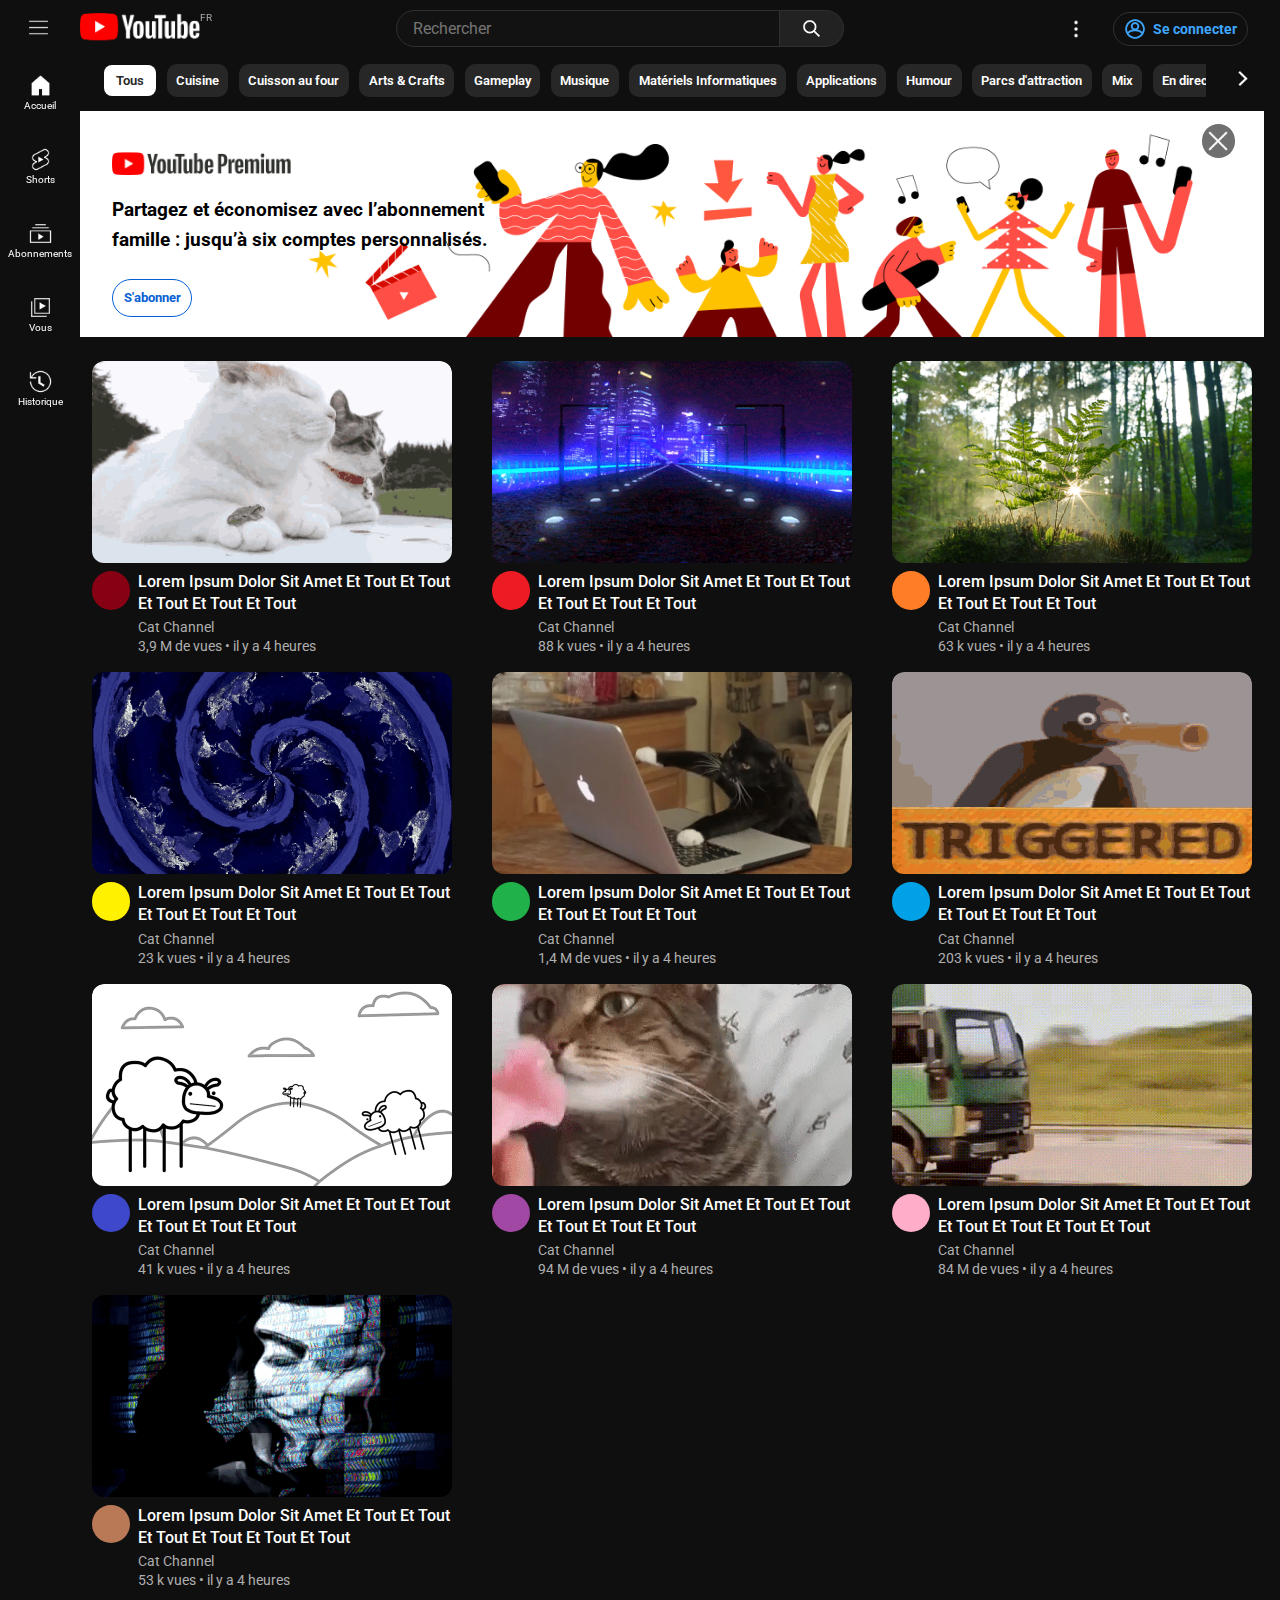
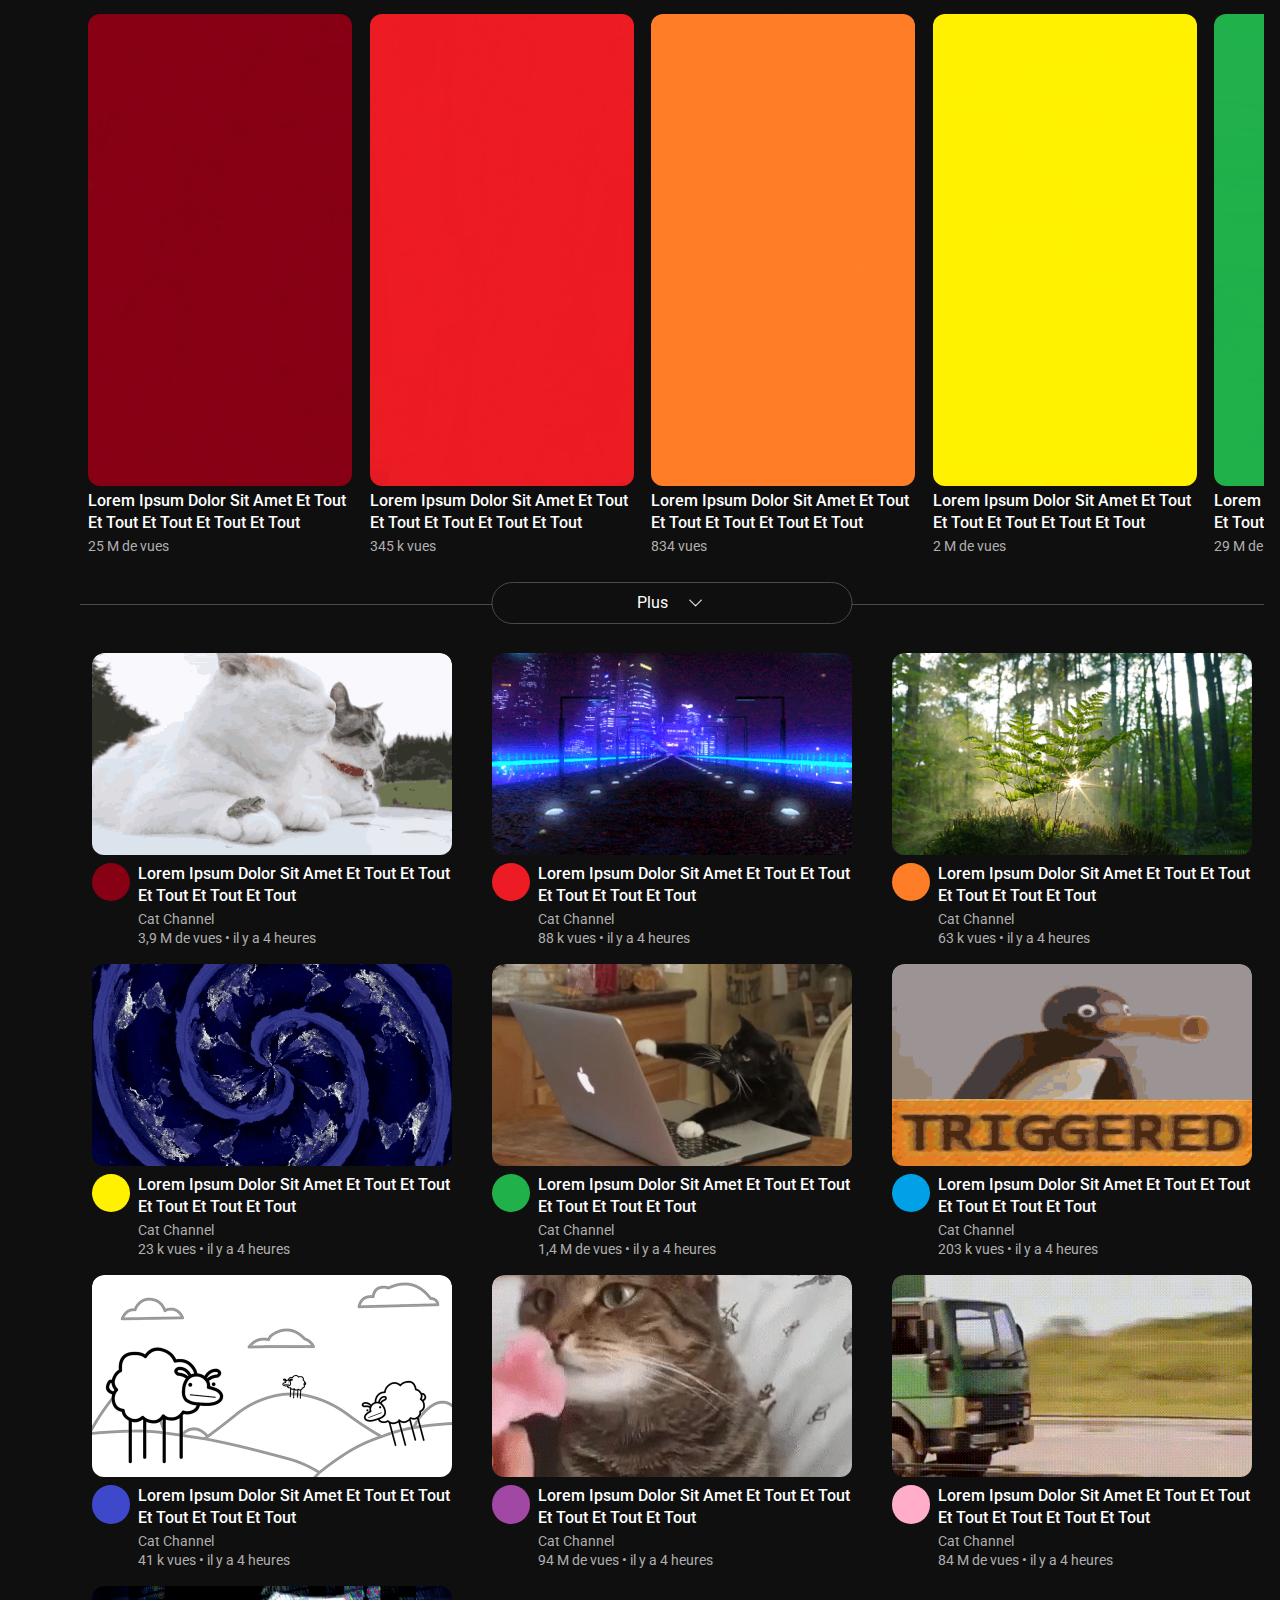
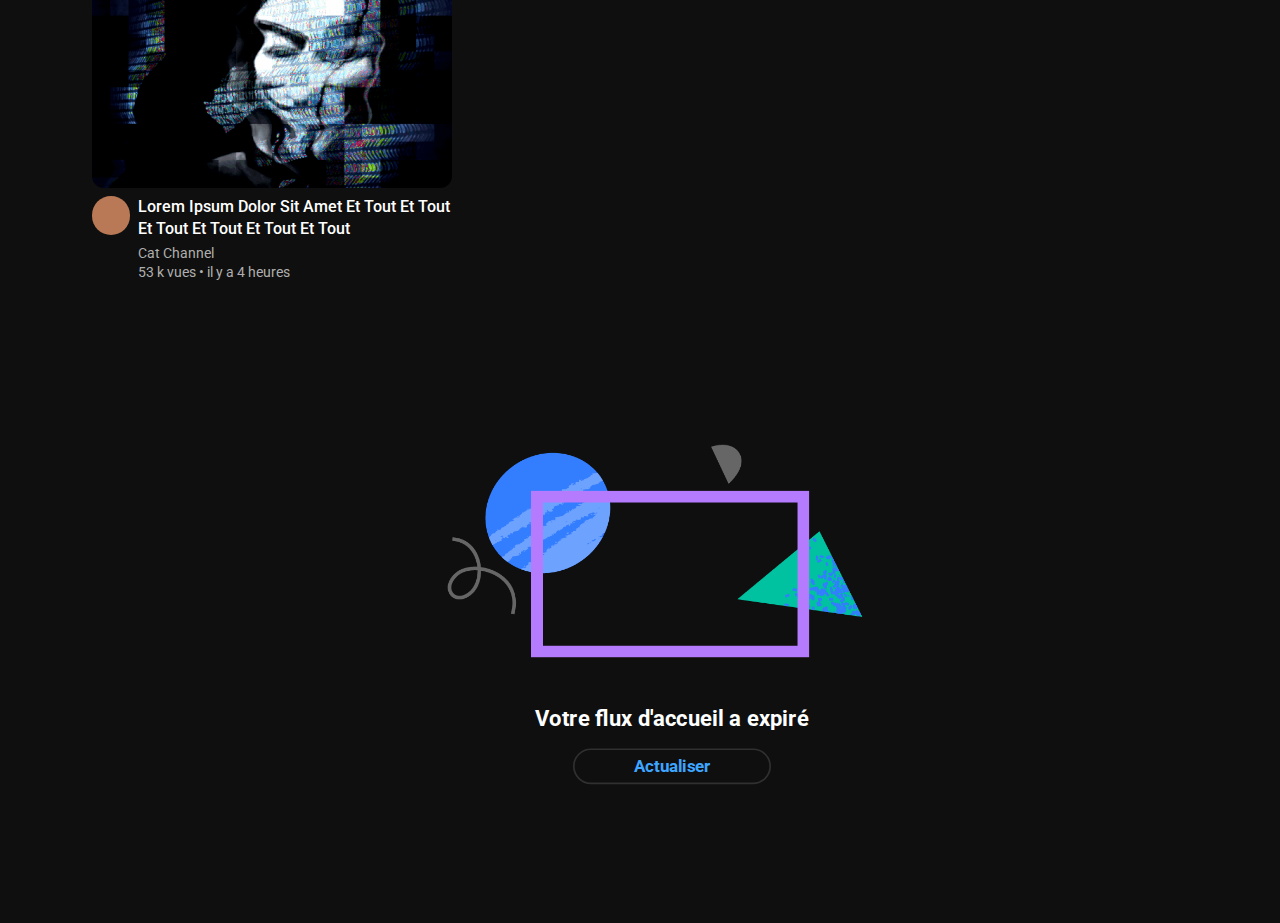
==== commit a8107d1d: "modified:   index.html 	modified:   navigation/login.css 	new file:   resources/main/shorts.png 	mod" ====
--- a/index.html
+++ b/index.html
@@ -1,10 +1,10 @@
-<!DOCTYPE html>
+<!DOCTYPE html><!-- Be careful, adding any unnecessary text here will cause you pain and sadness-->
 <html lang="fr">
 <head>
     <meta charset="UTF-8">
     <meta name="viewport" content="width=device-width, initial-scale=1.0">
     <link type="text/css" rel="stylesheet" href="/styles.css">
-    <script src="script.js"></script> 
+    <script src="script.js"></script>
     <link rel="shortcut icon" href="https://www.youtube.com/s/desktop/9cc6dbeb/img/favicon.ico" type="image/x-icon">
     <link rel="preconnect" href="https://fonts.googleapis.com">
     <link rel="preconnect" href="https://fonts.gstatic.com" crossorigin>
@@ -14,7 +14,7 @@
     <link href="https://fonts.googleapis.com/css2?family=Roboto:wght@700&display=swap" rel="stylesheet">
     <link rel="preconnect" href="https://fonts.googleapis.com">
     <link rel="preconnect" href="https://fonts.gstatic.com" crossorigin>
-    <link href="https://fonts.googleapis.com/css2?family=Roboto:wght@500&display=swap" rel="stylesheet">    
+    <link href="https://fonts.googleapis.com/css2?family=Roboto:wght@500&display=swap" rel="stylesheet">
     <title>YouTube</title>
 </head>
 <body>
@@ -42,7 +42,10 @@
                 <p>Rechercher</p>
             </div>
             <a id="kabobButton" href="#"><img class="miscImage filtered" src="/resources/header/kabob.png" alt="Bouton Paramètres supérieur"><p>Paramètres</p></a>
-            <div class="loginWrapper">
+            <div id="login2">
+                <img class="miscImage" src="/resources/header/login.png" alt="Bouton Se connecter">
+            </div>
+            <div id="login1" class="loginWrapper">
                 <a href="/navigation/login.html">
                     <div>
                         <img class="miscImage" src="/resources/header/login.png" alt="Bouton Se connecter">
@@ -65,12 +68,9 @@
                         <a href="#"><h1><img class="logo" src="/resources/header/logo.png" alt="Accueil YouTube" title="Accueil YouTube"></h1></a>
                         <p>FR</p>
                     </div>
-
-
-
-                </div>
-            </div>
-            <!-- I am loathe to separate my label from my input but my input needs to be in the same parent as fullSidebar and compactSidebar for the tilde selector to work. -->
+                </div>
+            </div>
+            <!-- I am loath to separate my label from my input but my input needs to be in the same parent as fullSidebar and compactSidebar for the tilde selector to work. -->
             <input name="burger" id="burger" type="checkbox" hidden></input> <!--Hiding the checkbox that serves as a burger menu opening mechanism-->
             <div id="compactSidebar">
                 <div class="compactButtonWrapper" active>
@@ -502,7 +502,10 @@
                     </div>
                 </div>
             </div>
-            <!-- Using flex-wrap, I find I get better results by having an even number of tiles.-->
+            <div class="shortsTitle">
+                <img class="burgerImage" src="/resources/main/shorts.png" alt="Logo Shorts">
+                <p>Shorts</p>
+            </div>
             <div class="shortsContainer">
                 <div class="shortsItem shortsItem1">
                     <div class="shortsThumbnail">
@@ -522,7 +525,7 @@
                     <div class="videoDetails">
                         <div>
                             <p class="videoTitle">Lorem Ipsum Dolor Sit Amet Et Tout Et Tout Et Tout Et Tout Et Tout</p>
-                            <p class="channelName">25 M de vues</p>
+                            <p class="channelName">345 k vues</p>
                         </div>    
                     </div>
                 </div>
@@ -533,7 +536,7 @@
                     <div class="videoDetails">
                         <div>
                             <p class="videoTitle">Lorem Ipsum Dolor Sit Amet Et Tout Et Tout Et Tout Et Tout Et Tout</p>
-                            <p class="channelName">25 M de vues</p>
+                            <p class="channelName">834 vues</p>
                         </div>    
                     </div>
                 </div>
@@ -544,7 +547,7 @@
                     <div class="videoDetails">
                         <div>
                             <p class="videoTitle">Lorem Ipsum Dolor Sit Amet Et Tout Et Tout Et Tout Et Tout Et Tout</p>
-                            <p class="channelName">25 M de vues</p>
+                            <p class="channelName">2 M de vues</p>
                         </div>    
                     </div>
                 </div>
@@ -555,7 +558,7 @@
                     <div class="videoDetails">
                         <div>
                             <p class="videoTitle">Lorem Ipsum Dolor Sit Amet Et Tout Et Tout Et Tout Et Tout Et Tout</p>
-                            <p class="channelName">25 M de vues</p>
+                            <p class="channelName">29 M de vues</p>
                         </div>    
                     </div>
                 </div>
@@ -566,7 +569,7 @@
                     <div class="videoDetails">
                         <div>
                             <p class="videoTitle">Lorem Ipsum Dolor Sit Amet Et Tout Et Tout Et Tout Et Tout Et Tout</p>
-                            <p class="channelName">25 M de vues</p>
+                            <p class="channelName">34 vues</p>
                         </div>    
                     </div>
                 </div>
@@ -577,7 +580,7 @@
                     <div class="videoDetails">
                         <div>
                             <p class="videoTitle">Lorem Ipsum Dolor Sit Amet Et Tout Et Tout Et Tout Et Tout Et Tout</p>
-                            <p class="channelName">25 M de vues</p>
+                            <p class="channelName">45 k vues</p>
                         </div>    
                     </div>
                 </div>
@@ -588,7 +591,7 @@
                     <div class="videoDetails">
                         <div>
                             <p class="videoTitle">Lorem Ipsum Dolor Sit Amet Et Tout Et Tout Et Tout Et Tout Et Tout</p>
-                            <p class="channelName">25 M de vues</p>
+                            <p class="channelName">374 k vues</p>
                         </div>    
                     </div>
                 </div>
@@ -599,7 +602,7 @@
                     <div class="videoDetails">
                         <div>
                             <p class="videoTitle">Lorem Ipsum Dolor Sit Amet Et Tout Et Tout Et Tout Et Tout Et Tout</p>
-                            <p class="channelName">25 M de vues</p>
+                            <p class="channelName">53 M de vues</p>
                         </div>    
                     </div>
                 </div>
--- a/styles.css
+++ b/styles.css
@@ -1,4 +1,6 @@
 /* ******************************** UNIVERSAL MODIFICATIONS *************************************** */
+
+/* You can review the different paddings and margins overall from the Firefox Inspector. Filter icon + Little dotter square icon on asterisk */
 
 *{
     color: white;
@@ -49,6 +51,8 @@
     border: 1px solid #ffffff2a hidden;
     border-radius:50%;
     padding: 1em;
+
+    z-index:99;                 /* Just in case, there might be a way to completely avoit putting the burger button fully on top */
 }
 
 .burgerButton:hover  {
@@ -66,14 +70,14 @@
     align-items: center;
     justify-content: space-between;
 
-    margin:0.5em 1.5em 0 1.5em;
+    margin:0 1.5em 0 1.5em;
 }
 
 #fullSidebar {
     display: block;
     position: absolute;           /* Positioning the full bar on top of the compact one, just in case the compact one doesn't disappear */
     z-index: 20;
-    top: 5.7em;
+    top: 4.5em;
     padding-bottom:5.7em;       /*As I am moving a full height element, I need to offset it with a padding so I can see the entirety of the sidebar's content when I scroll down. */
     left:0;
 
@@ -95,11 +99,12 @@
 
 .blackVeil {                /* Black div that spawns upon burger menu activaion */
     display: none;
-    position:absolute;
+    position: relative;
+    bottom: 5em;
 
     background-color:#0000006c ;
-    width:100vw;
-    height:100%;
+    width:100vmax;
+    height:100vmax;
 
     animation: fadeIn 1s ease-in-out;           /* It is impossible to use translateX with the display:none display:block mechanic siultaneously 😢. That's the next best thing. */
 }
@@ -178,12 +183,11 @@
 /* ********************************** COMPACT SIDEBAR ************************************* */
 
 #sidebar {
-
-    position: relative;
-    z-index:10;
+    z-index:10;                 /* Not going to touch the position, only modifying the layering */
 
     width: 8em; 
 
+    padding-top: 0.5em;             /* To align my burger button and faux-header with the actual header */
     font-size: 10px;
     background-color:#0f0f0f;
 
@@ -192,14 +196,13 @@
     
     display: flex;                  /* To align the burger button */
     flex-direction:column;
-    align-items: space-between;
 }
 
 #compactSidebar {
     display: none; /* FLEX */
     flex-direction: column;
 
-    padding:0.5em;
+    padding: 0.5em;
 
 }
 
@@ -242,7 +245,7 @@
 }
 
 #burger:checked ~ .blackVeil {
-    display:inherit;
+    display: block;
     transform: translateX(25em); 
 }
 
@@ -259,7 +262,7 @@
     z-index: 10;                    /* Below the searchbar, on top of the ad banner */
     top: 0;                         /*... to the top-leftmost part of the page*/
     width: 100%;                    /*Making the header stick to the left and right borders of the page */
-    
+
     display: flex;
     align-items: center;
     justify-content: space-between;
@@ -277,15 +280,12 @@
 }
 
 .headerSection1 {
-    min-width:200px;                 /*Padding out the right of the header for a centered search bar */ 
-}
+    min-width: 185px;                 /*Padding out the right of the header for a centered search bar */
+}
+
 .headersection2 {
     display: flex;
     align-items: center;            /*Aligning the prompt with the search button */
-}
-
-.headerSection3 {
-    min-width: 200px;               /*Padding out the left of the header for a centered search bar */ 
 }
 
 
@@ -322,7 +322,7 @@
 .fauxHeader {
 
     display: flex;
-    justify-content: space-between;
+    justify-content: space-evenly;
 
     /*                                  AI CODE
         position: fixed;                Makes the faux header stay at the top when scrolling
@@ -333,10 +333,6 @@
     
 }
 
-.logo {
-    width: 2.8em;
-}
-
 #searchBar {
 
     width:30vw;     
@@ -344,7 +340,7 @@
     background-color: #121212;
     font-size: 16px;
     font-weight: 400;
-    height: 2.5em;
+    height: 2.3em;
     border: solid #303030 0.1em;
     border-top-left-radius: 1.5em;
     border-bottom-left-radius: 1.5em;
@@ -354,13 +350,17 @@
 
 }
 
+.searchContainer {
+    display:none;
+}
+
 .searchButton {
 
     display: none;               /* FLEX */
     justify-content: center;                     /* Centering the logo inside the searchButton div. */
 
     background-color: #222222;
-    height: 2.5em;
+    height: 2.3em;
     width: 4em;         /* min-width could be used to prevent the search logo from being squished on zoom but it is broken of Firefox... */
     font-size: 16px;
 
@@ -380,7 +380,7 @@
     margin-right: 1em;
     line-height: 0;                              /* Removing superflous space used up by empty <a> thus removing slight misalignment of items */
 
-    padding: 4%;
+    padding: 0.5em;
     border-radius: 50%;
     transition: 0.3s ease-in-out;  
 }
@@ -395,7 +395,7 @@
 }
 
 #SearchImage2 {
-    width: 2em;
+    width: 1.6em;
 }
 
 .compactImage {
@@ -403,10 +403,13 @@
 }
 
 #kabobButton {
+
+    display:none;
+
     margin-right: 1em;
     line-height: 0;                              /* Removing superflous space used up by empty <a> thus removing slight misalignment of items */
 
-    padding: 4%;
+    padding: 0.5em;
     border-radius: 50%;
     transition: 0.3s ease-in-out;                /* Replicating that light border blink on click */
 }
@@ -418,6 +421,15 @@
 
 .miscImage {
     width: 1.6em;
+}
+
+#login1 {
+    display:none;
+}
+
+#login2 {
+    display:none;
+    line-height:0;
 }
 
 .loginWrapper {
@@ -669,11 +681,15 @@
 }
 
 .gridContainer  {
-    display: flex;
-    /* grid-template-columns: repeat(auto-fit, minmax(300px, 1fr));                This won't keep my videos looking uniform indide their container but look more visually pleasing as it fits the screen better tha flex-wrap. Repeating the mimax allows me to have as many columns as I want */
-    flex-wrap: wrap;
-    justify-content: space-evenly;
+    display: grid;
+    /* Using minmax, setting a bigger min-width creates wiggle room for my pictures inside their container, which can help containers resize more often and create fewer humongous gaps. */
+    grid-template-columns: repeat(auto-fit, minmax(calc(720px / 2), 1fr) ); /* Minimum is the width of my thumbnail picture, Maximum is 1fr ergo a comparatively full column */
+    gap: 1em;
+    justify-items: center;      /* This is specifically to center the grid horizontally !!! DO NOT DELETE*/
+    /* justify-content: center; */
     margin-top: 1.5em;
+    margin-bottom: 1.5em;
+    /* grid-auto-flow: dense;  */
 }
 
 #bannerClosingOpportunity {
@@ -695,14 +711,12 @@
     flex-flow: column wrap;
     text-overflow: ellipsis;
 
-    /* max-width:calc(720px/1.8);                  The width parameter only sets a minimal width. Using max-width, I can constrain the width of my video title. */
+    max-width:calc(720px/2);                /*  The width parameter only sets a minimal width. Using max-width, I can constrain the width of my video title.
                         
-    margin-bottom: 2em;                         /* Adding margins around is going ot make the grid worse */
+    margin-bottom: 2em;                         /* Adding any margin other than bottom is going to make the grid look uglier. */
 
     cursor: pointer;
 }
-
-
 
 .gridItem:active {
     transition: 0.3s ease-in-out;    /* Replicating that light border blink on click */
@@ -712,8 +726,8 @@
 
 .thumbnail {
 
-    width: calc(720px/1.8);
-    height: calc(404px/1.8);
+    width: calc(720px/2);
+    height: calc(404px/2);
 
     border: hidden;
     border-radius: 0.75em;
@@ -860,13 +874,24 @@
     line-height: 22px;
     font-weight:500;
     margin-bottom: 0.2em;
-
 }
 
 .videoDetails {
     display: flex;
     
     max-width: 400px;
+}
+
+.shortsTitle {
+    display: none ; /* FLEX */
+    align-items: center;
+    padding-bottom: 1em;
+    padding-left: 0.5em;
+}
+
+.shortsTitle p {
+    font-size: 20px;
+    font-weight: bold;
 }
 
 .shortsContainer {
@@ -877,14 +902,16 @@
     grid-template-rows : 1fr;
     overflow-x:hidden;
 
-        /* grid-template-columns: repeat(auto-fit, minmax(300px, 1fr));                This won't keep my videos looking uniform indide their container but look more visually pleasing as it fits the screen better tha flex-wrap. Repeating the mimax allows me to have as many columns as I want
-        overflow-x:auto;
-        scrollbar-color: transparent transparent;           Making my shorts secretly scrollable
-        scrollbar-gutter: stable; */
+        /* grid-template-columns: repeat(auto-fit, minmax(300px, 1fr)); */
+
+    overflow-x:auto;
+    scrollbar-color: transparent transparent;           /*Making my shorts secretly scrollable*/
+    scrollbar-gutter: stable;
 
     align-items: center;
 
-
+    padding-left : 0.5em ;
+    padding-right : 0.5em ;
     margin-bottom: 2.5em;
     gap: 1.1em;
 
@@ -908,7 +935,8 @@
 
 .separator {
     position: relative;                 /* Setting my separator up so my separatorButton can float in the middle of it */
-    margin: 3em 0 3em 0
+    margin: 3em 0 3em 0;
+
 }
 
 .separator a img {
@@ -918,7 +946,8 @@
 .separatorButton {
     position: absolute;
     top:-1.4em;
-    left:35vw;
+    left: 50%;                          /*Centering horizontally relatively to parent*/
+    transform: translateX(-50%);        /*Accounting for the fact that the top left corner is the thing being centered.*/
 
     display: flex;
     justify-content: center;
@@ -940,7 +969,7 @@
 }
 
 .strikethroughTop {
-    border-bottom: solid rgb(75, 74, 74) 1px;
+    border-bottom: 1px solid transparent;
 }
 
 .contentBottom {
@@ -1038,9 +1067,68 @@
 
 /* ************************************************************* MEDIA QUERIES ***************************************************************************************** */
 
-/* Pour les tablettes */
+
+@media screen and (max-width:425px) {
+
+    .headerSection2 {
+        display: none;
+    }
+
+    #login2 {
+        display:block;
+    }
+
+    .aboveBanner {
+        top: 7.5em;
+        padding-right: 10em;
+    }
+
+    .subscribeWrapper {
+        margin-top: 0.5em;
+    }
+
+    /* .thumbnail {
+        width: calc(720px/3.6);
+        height: calc(404px/3.6);
+    }
+
+    .gridItem {
+    max-width:calc(720px/3.6);
+    }
+
+    .gridContainer {
+    grid-template-columns: repeat(auto-fit, minmax(calc(720px / 3.6), 1fr) );
+    } */
+
+    .shortsTitle {
+        display:flex;
+    }
+
+}
+
 @media screen and (min-width:425px) {
 
+    #kabobButton {
+        display: block;
+    }
+
+    #login2 {
+        display:block;
+    }
+
+    .shortsTitle {
+        display:flex;
+    }
+
+
+}
+
+@media screen and (min-width: 600px) {
+
+    #SearchImage2 {
+        display: none;
+    }
+    
     .searchContainer {
         display:flex;
     }
@@ -1049,12 +1137,20 @@
         display: flex;
     }
 
-    #SearchImage2 {
-        display: none;
-    }
-
- 
-}
+    #searchBar {
+        max-width: 200px;
+    }
+
+    .strikethroughTop {
+        border-bottom: solid rgb(75, 74, 74) 1px;
+    }
+    
+    .shortsTitle {
+        display:none;
+    }
+
+}
+
 
 /* I elected to use (min-width:) as (max-width:) would require me to nullify my mainContent's margins. Setting the margins to 0 within (max-width:) bore no results...*/
 @media screen and (min-width:800px) { /* Min-wodth What is beaing done at more than 800px */
@@ -1065,7 +1161,19 @@
 
     #mainContent {
         padding-left: 5em;      /*Only use padding here. Using margins here will cause a horizontal scroll because the sidebar already occupies about 10% of the 100% width that was hardcoded to mainContent */
-    }
-
-
-}
+        padding-right: 1em;
+    }
+
+    #searchBar {
+        max-width: none;
+    }
+
+    #login2 {
+        display: none;
+    }
+
+    #login1 {
+        display: block;
+    }
+
+}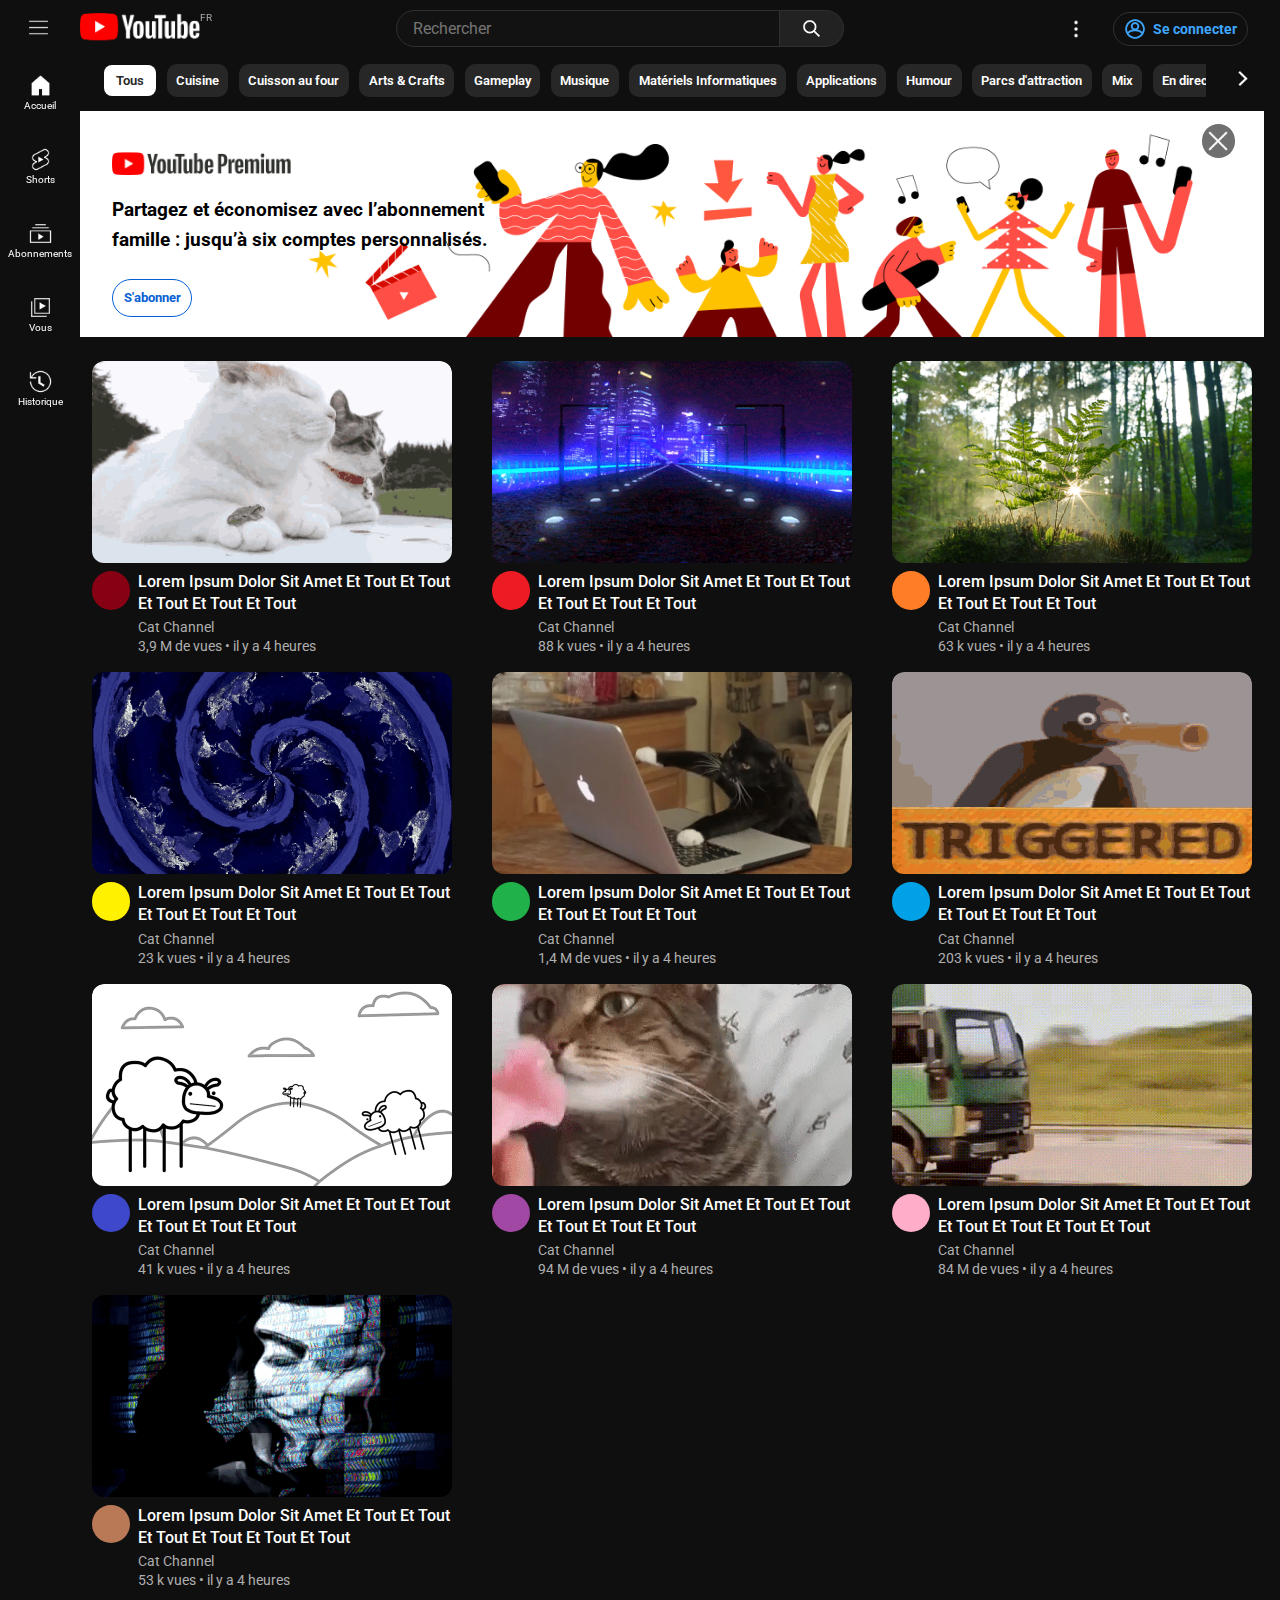
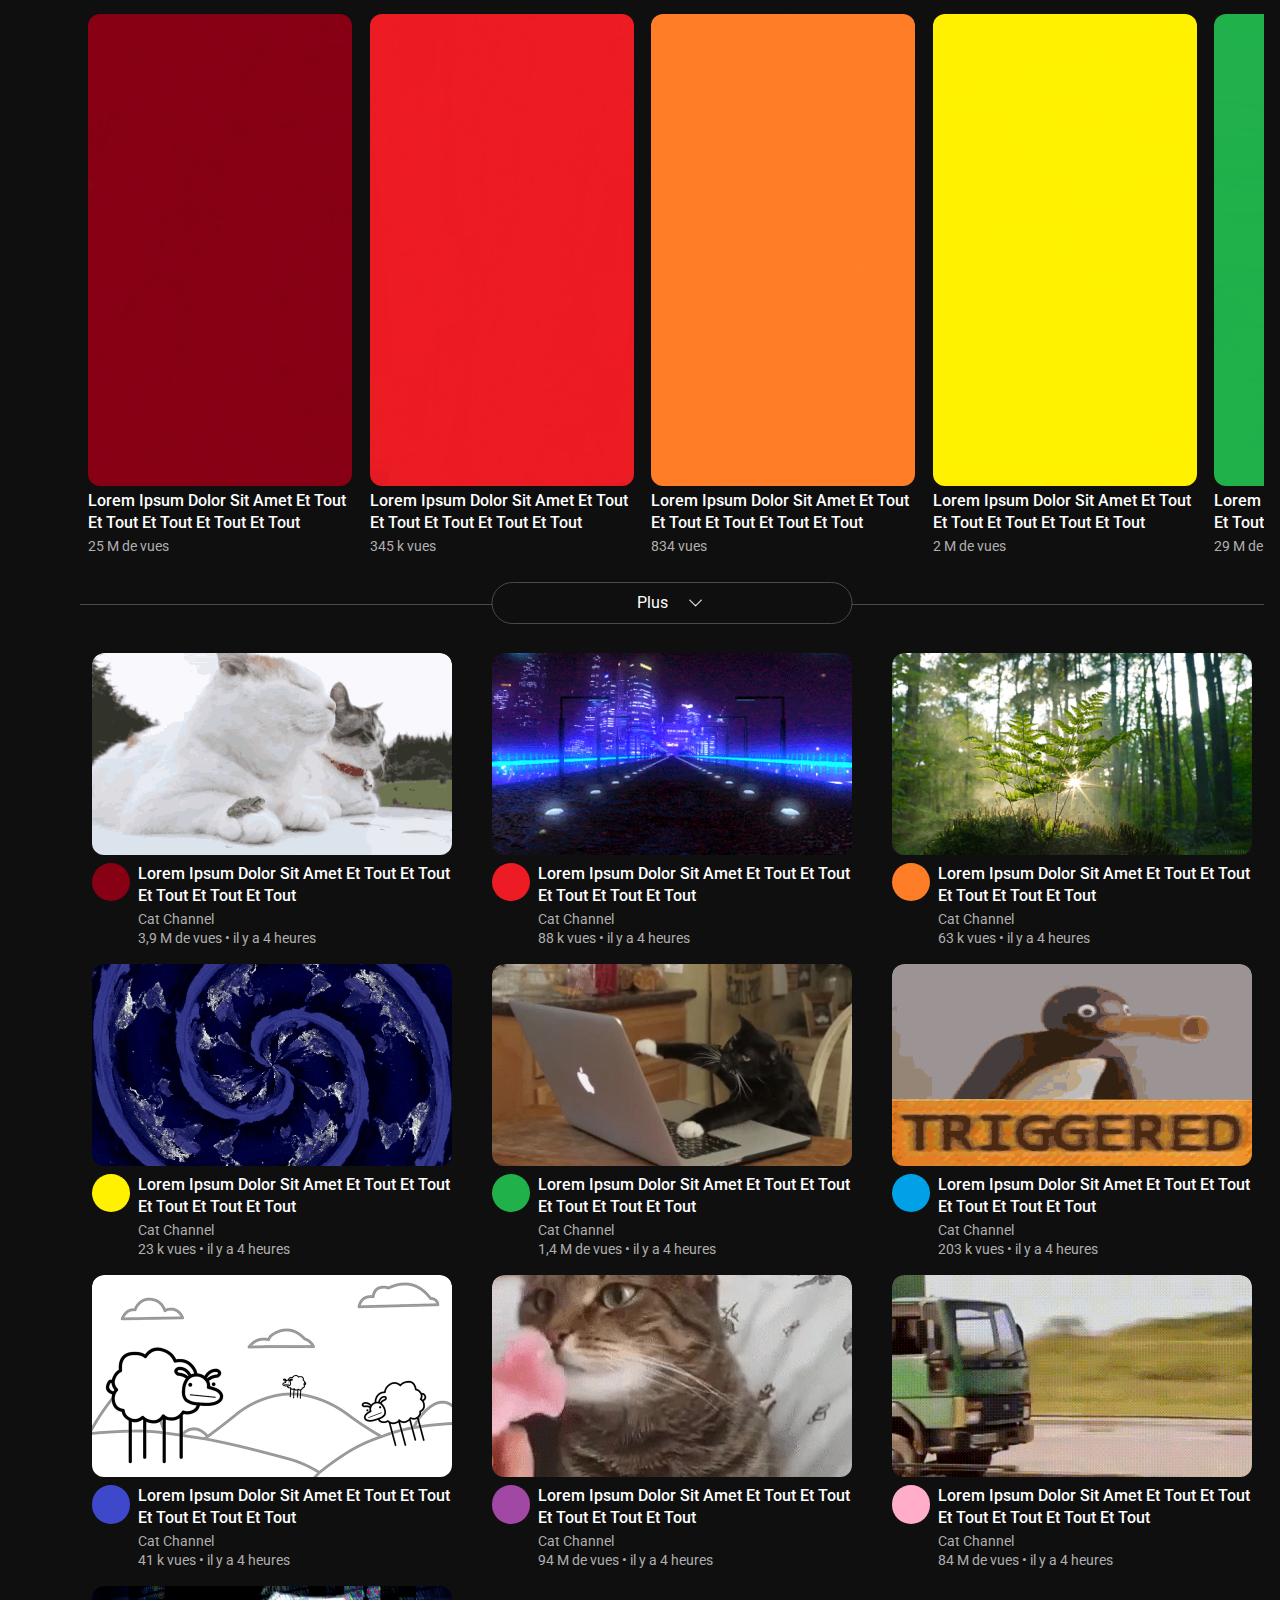
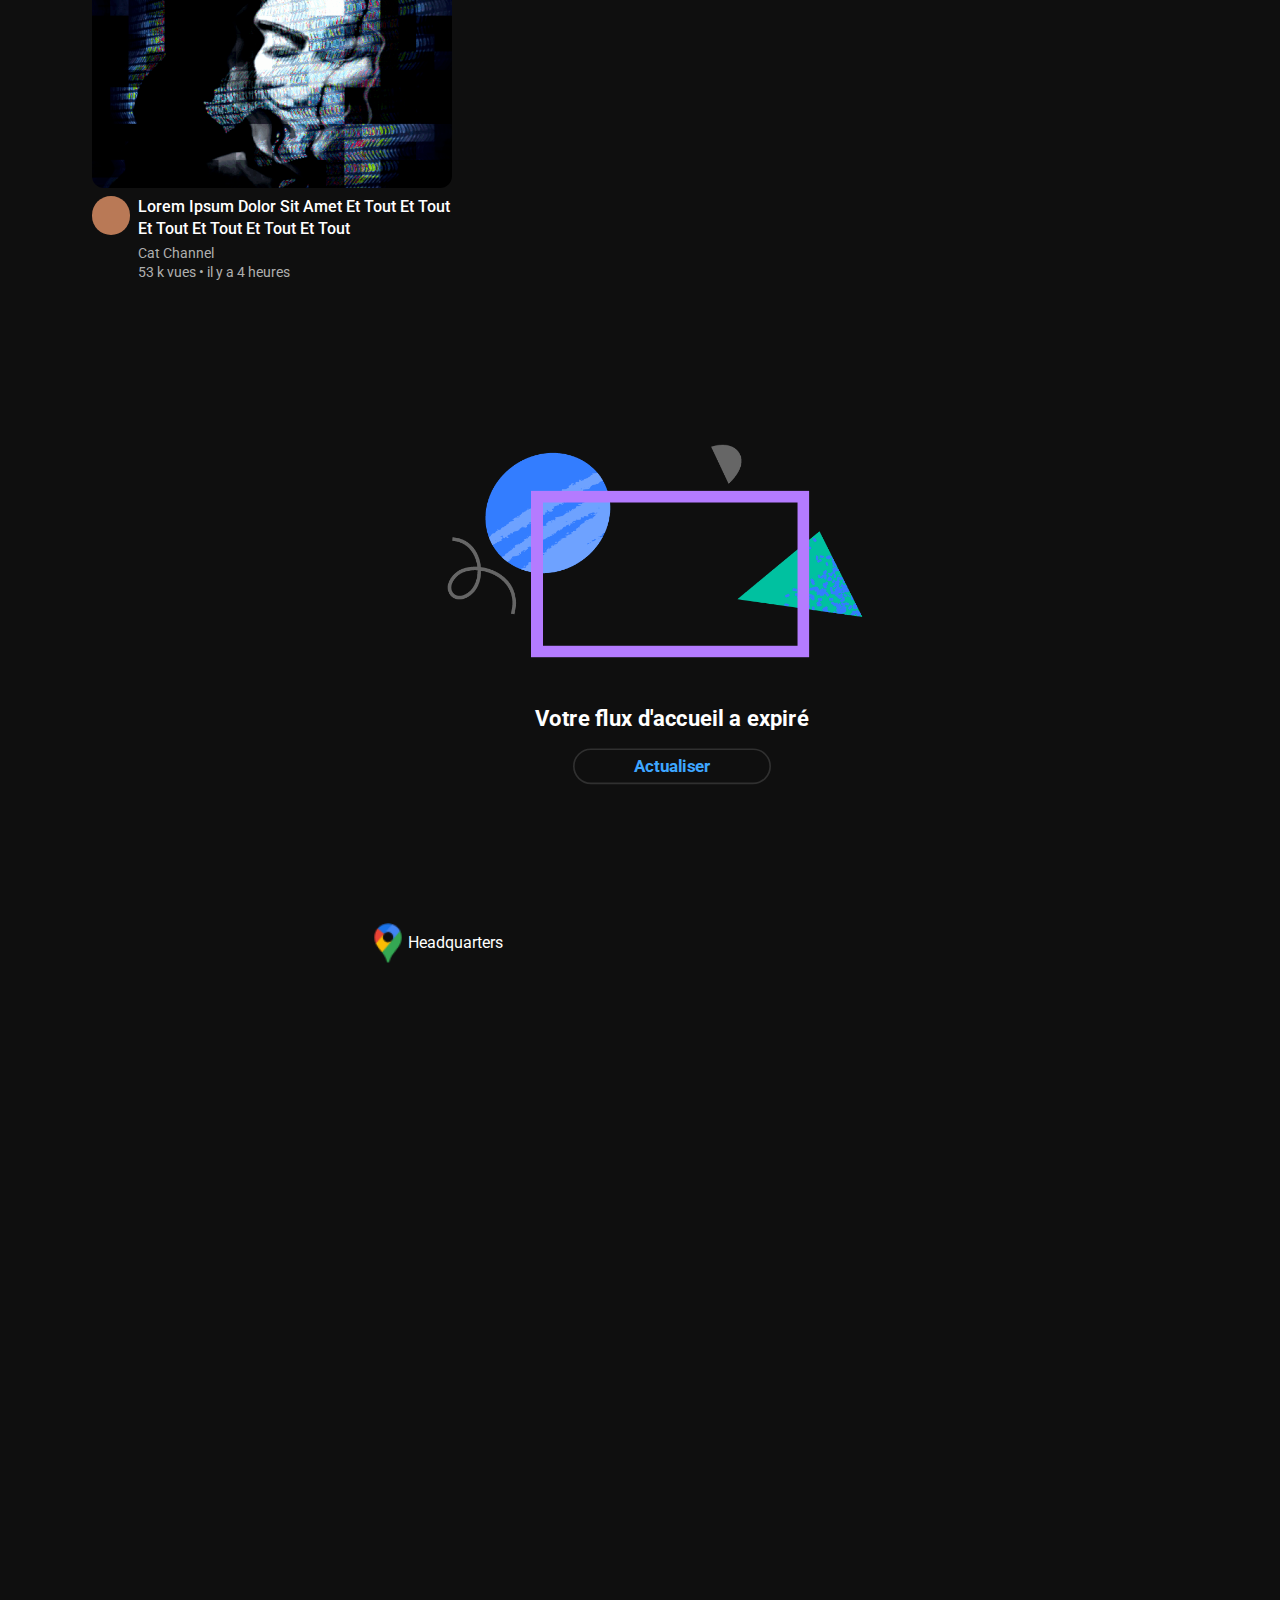
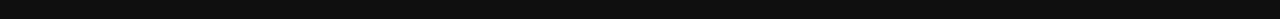
==== commit cf29ac6e: "modified:   index.html 	modified:   navigation/login.css 	modified:   navigation/login.html 	new fil" ====
--- a/index.html
+++ b/index.html
@@ -1,3 +1,21 @@
+<!-- A réjouter 
+-Pastille créateur verifié avec popup tooltip (::before)
+-Pastille Direct
+-Corriger l'unique media query pour la page de connexion Google
+-Le transform sur l'input dans la page de connexion Google
+-Side buttons as radio buttons that change into their "activated" image when clicked
+-select/option dropdown for languages in login page
+-Checkbox pour le bouton Aide en sidebar
+-Checkbox pour le bouton Envoyer des commentaires en sidebar
+
+Stuck ?
+Whenever something doesn't align, remember that only two block level divs can align together with flex. Anything inline will be ignored.
+
+Careful, CTRL+M fricks with TAB functionnality -->
+
+
+
+
 <!DOCTYPE html><!-- Be careful, adding any unnecessary text here will cause you pain and sadness-->
 <html lang="fr">
 <head>
@@ -781,7 +799,16 @@
                     <button class="refreshButton" type="submit" onClick="refreshPage()">Actualiser</button>
                 </div>
             </div>
-        <section>
+            <div> <!-- To integrate a map, no need to use fancy APIs, just go to Google maps, "adress XYZ", "Share", "Integrate in HTML"-->
+                <div class="mapTitle">
+                    <img class="burgerImage" src="/resources/main/maps.ico" alt="Logo Shorts">
+                    <p>Headquarters</p>
+                </div>
+                <div class="map">
+                    <iframe src="https://www.google.com/maps/embed?pb=!1m18!1m12!1m3!1d25349.09383711396!2d-122.12334312568356!3d37.422060400000014!2m3!1f0!2f0!3f0!3m2!1i1024!2i768!4f13.1!3m3!1m2!1s0x808fba02425dad8f%3A0x6c296c66619367e0!2sGoogleplex!5e0!3m2!1sfr!2sfr!4v1702644293877!5m2!1sfr!2sfr" width="600" height="450" style="border:0;" allowfullscreen="" loading="lazy" referrerpolicy="no-referrer-when-downgrade"></iframe>
+                </div>
+            </div>
+        </section>
     </main>
 </body>
 </html>--- a/styles.css
+++ b/styles.css
@@ -984,8 +984,27 @@
 }
 
 .contentBottom p {
-    font-size:40px;
-    font-weight:bold;
+    font-size: 40px;
+    font-weight: bold;
+}
+
+.mapTitle {
+    display: flex;
+    align-items: center;
+    margin-left: 18em;
+    margin-bottom: 1em;
+}
+
+.map {
+    display:flex;
+    justify-content: center;
+    height: 30em;
+    margin-bottom: 10em;
+}
+
+.map iframe {
+    border: solid 1px hidden;
+    border-radius: 1em;
 }
 
 .refreshButton {
@@ -1176,4 +1195,6 @@
         display: block;
     }
 
-}+}
+
+/* @media all and (max-width:800px) s'adapte à tous les écrans plus petits que 800px */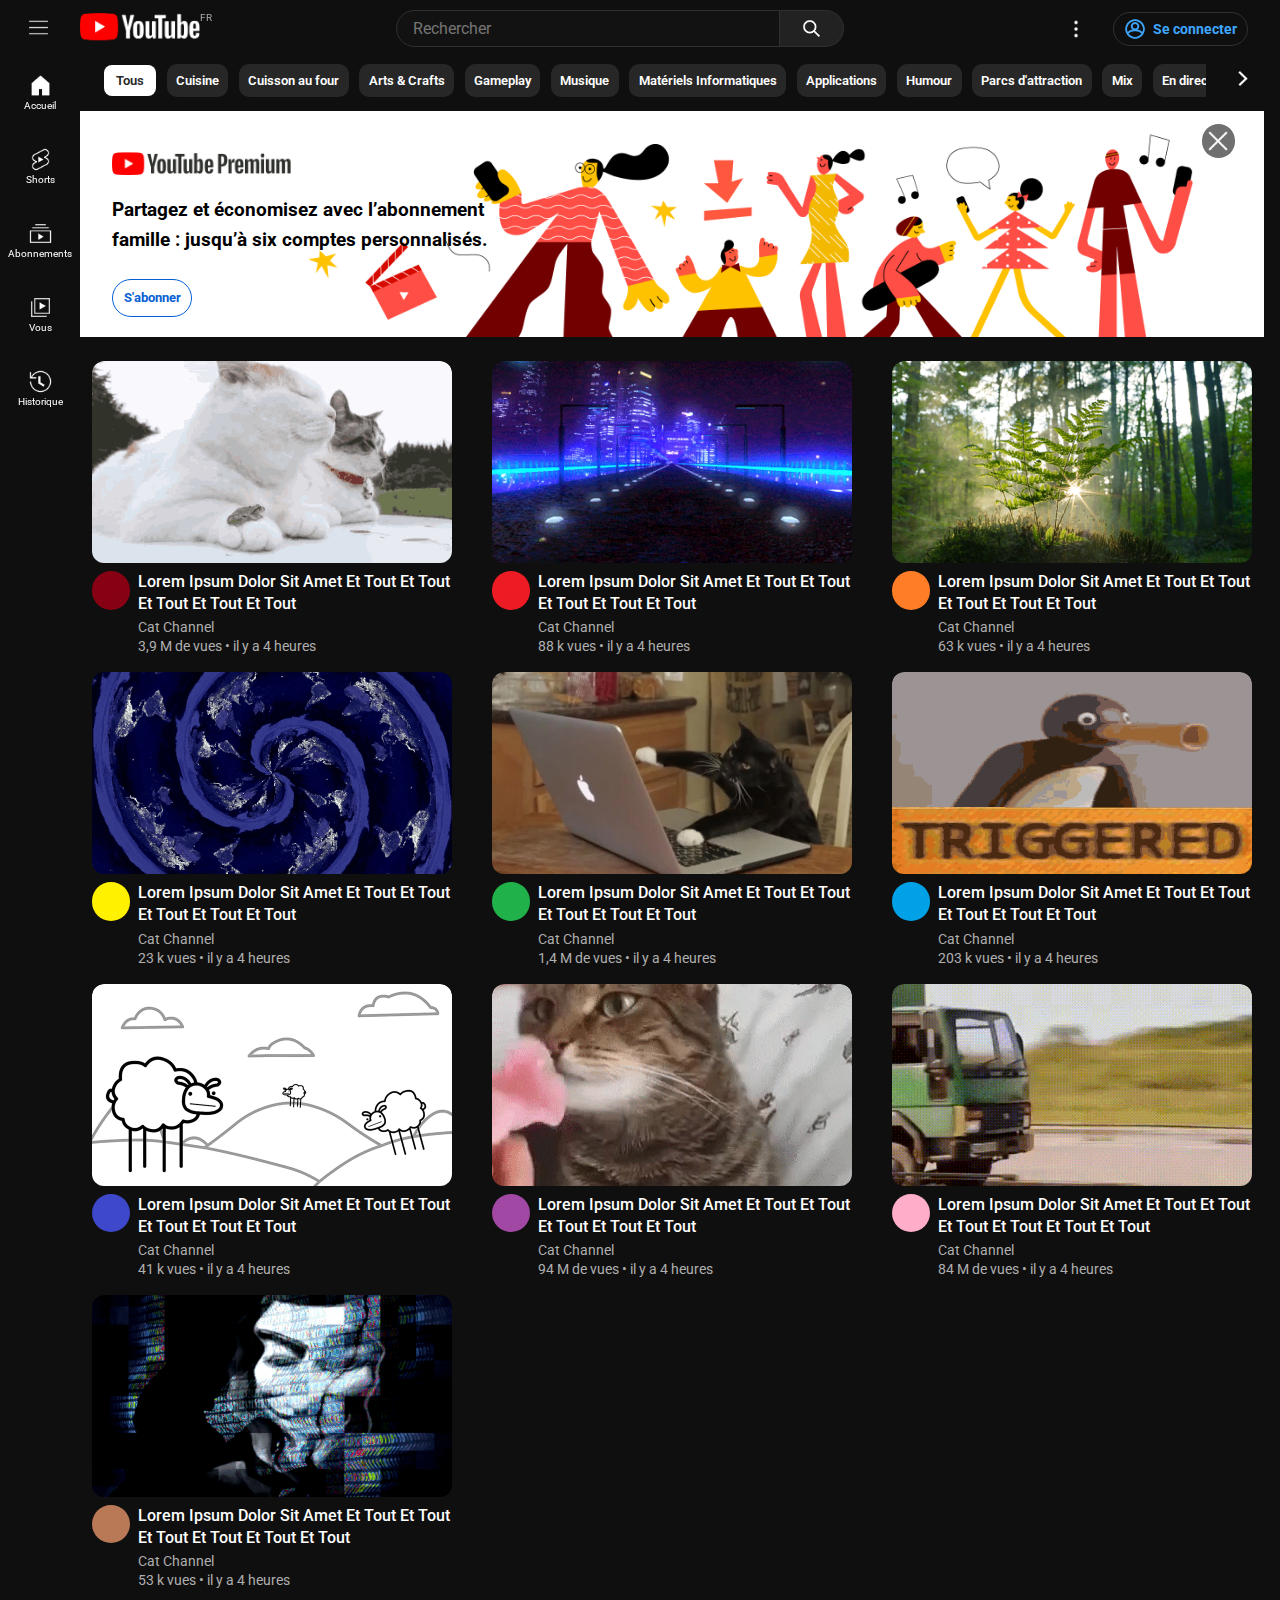
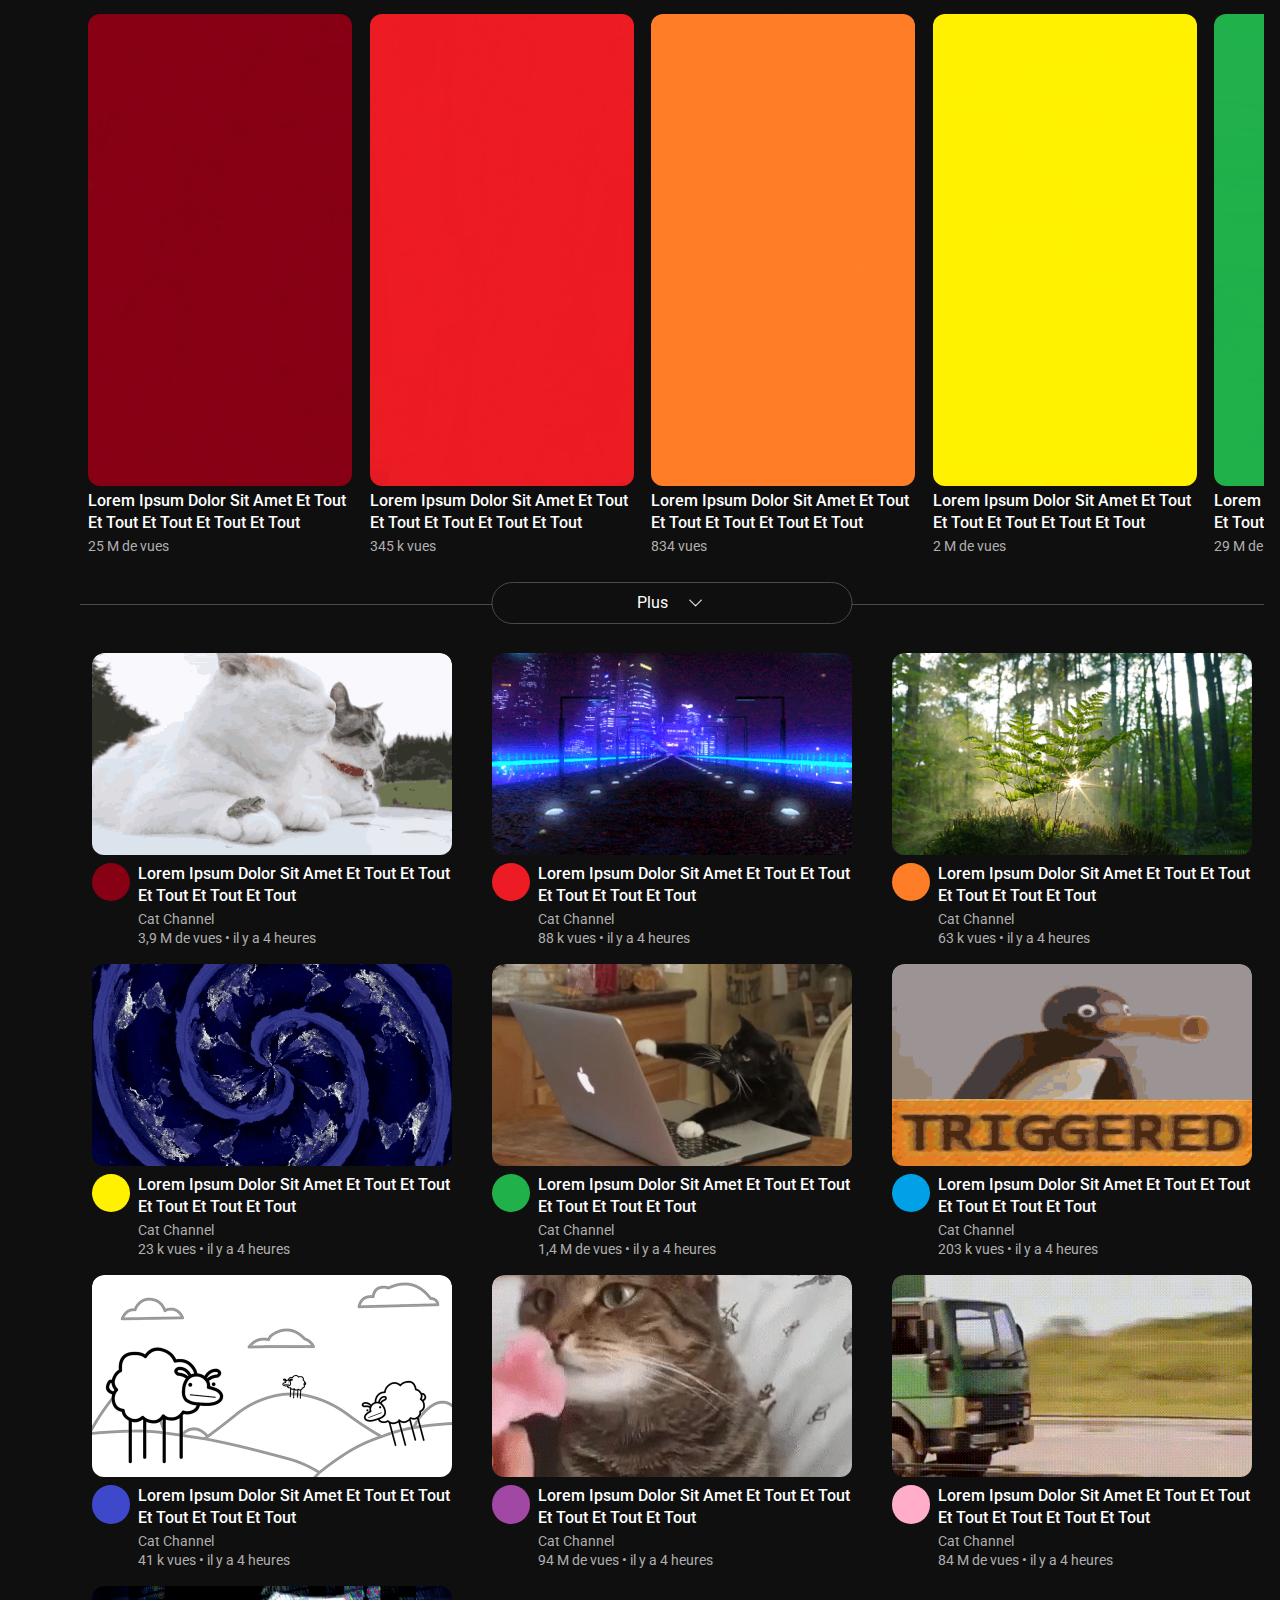
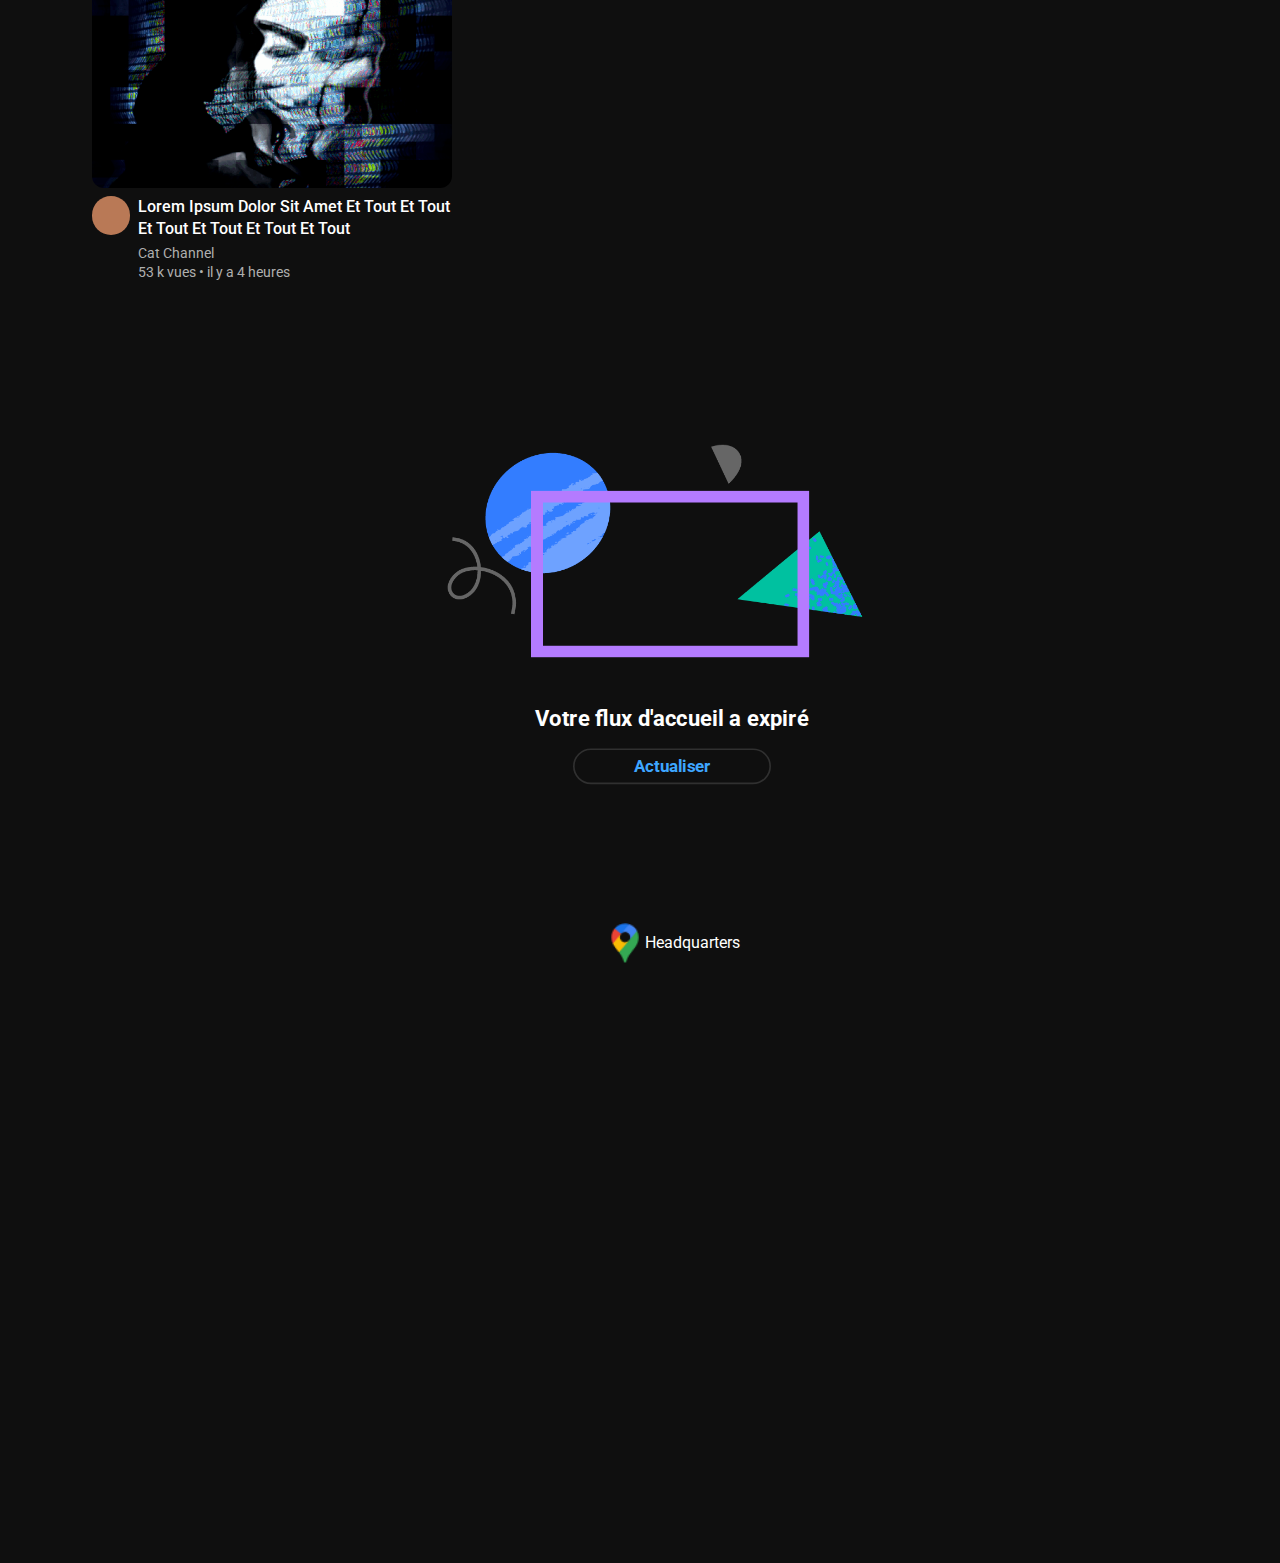
==== commit d9666e48: "modified:   index.html 	modified:   styles.css" ====
--- a/index.html
+++ b/index.html
@@ -16,13 +16,14 @@
 
 
 
-<!DOCTYPE html><!-- Be careful, adding any unnecessary text here will cause you pain and sadness-->
+<!DOCTYPE html>                                                                          <!-- Be careful, adding any unnecessary text here will cause you pain and sadness-->
 <html lang="fr">
 <head>
     <meta charset="UTF-8">
-    <meta name="viewport" content="width=device-width, initial-scale=1.0">
+    <meta name="viewport" content="width=device-width, initial-scale=1.0">              <!-- To ensure proper rendering and touch zooming -->
     <link type="text/css" rel="stylesheet" href="/styles.css">
-    <script src="script.js"></script>
+
+    <script src="script.js"></script>                                                  <!-- Add JS -->
     <link rel="shortcut icon" href="https://www.youtube.com/s/desktop/9cc6dbeb/img/favicon.ico" type="image/x-icon">
     <link rel="preconnect" href="https://fonts.googleapis.com">
     <link rel="preconnect" href="https://fonts.gstatic.com" crossorigin>
@@ -800,11 +801,12 @@
                 </div>
             </div>
             <div> <!-- To integrate a map, no need to use fancy APIs, just go to Google maps, "adress XYZ", "Share", "Integrate in HTML"-->
-                <div class="mapTitle">
-                    <img class="burgerImage" src="/resources/main/maps.ico" alt="Logo Shorts">
-                    <p>Headquarters</p>
-                </div>
+
                 <div class="map">
+                    <div class="mapTitle">
+                        <img class="burgerImage" src="/resources/main/maps.ico" alt="Logo Shorts">
+                        <p>Headquarters</p>
+                    </div>
                     <iframe src="https://www.google.com/maps/embed?pb=!1m18!1m12!1m3!1d25349.09383711396!2d-122.12334312568356!3d37.422060400000014!2m3!1f0!2f0!3f0!3m2!1i1024!2i768!4f13.1!3m3!1m2!1s0x808fba02425dad8f%3A0x6c296c66619367e0!2sGoogleplex!5e0!3m2!1sfr!2sfr!4v1702644293877!5m2!1sfr!2sfr" width="600" height="450" style="border:0;" allowfullscreen="" loading="lazy" referrerpolicy="no-referrer-when-downgrade"></iframe>
                 </div>
             </div>
--- a/styles.css
+++ b/styles.css
@@ -988,18 +988,20 @@
     font-weight: bold;
 }
 
-.mapTitle {
-    display: flex;
-    align-items: center;
-    margin-left: 18em;
-    margin-bottom: 1em;
-}
 
 .map {
     display:flex;
-    justify-content: center;
+    flex-direction:column;
+    align-items: center;
     height: 30em;
     margin-bottom: 10em;
+}
+
+.mapTitle {
+    display: flex;
+    align-items: center;
+    justify-content: flex-start;
+    margin-bottom: 1em;
 }
 
 .map iframe {
